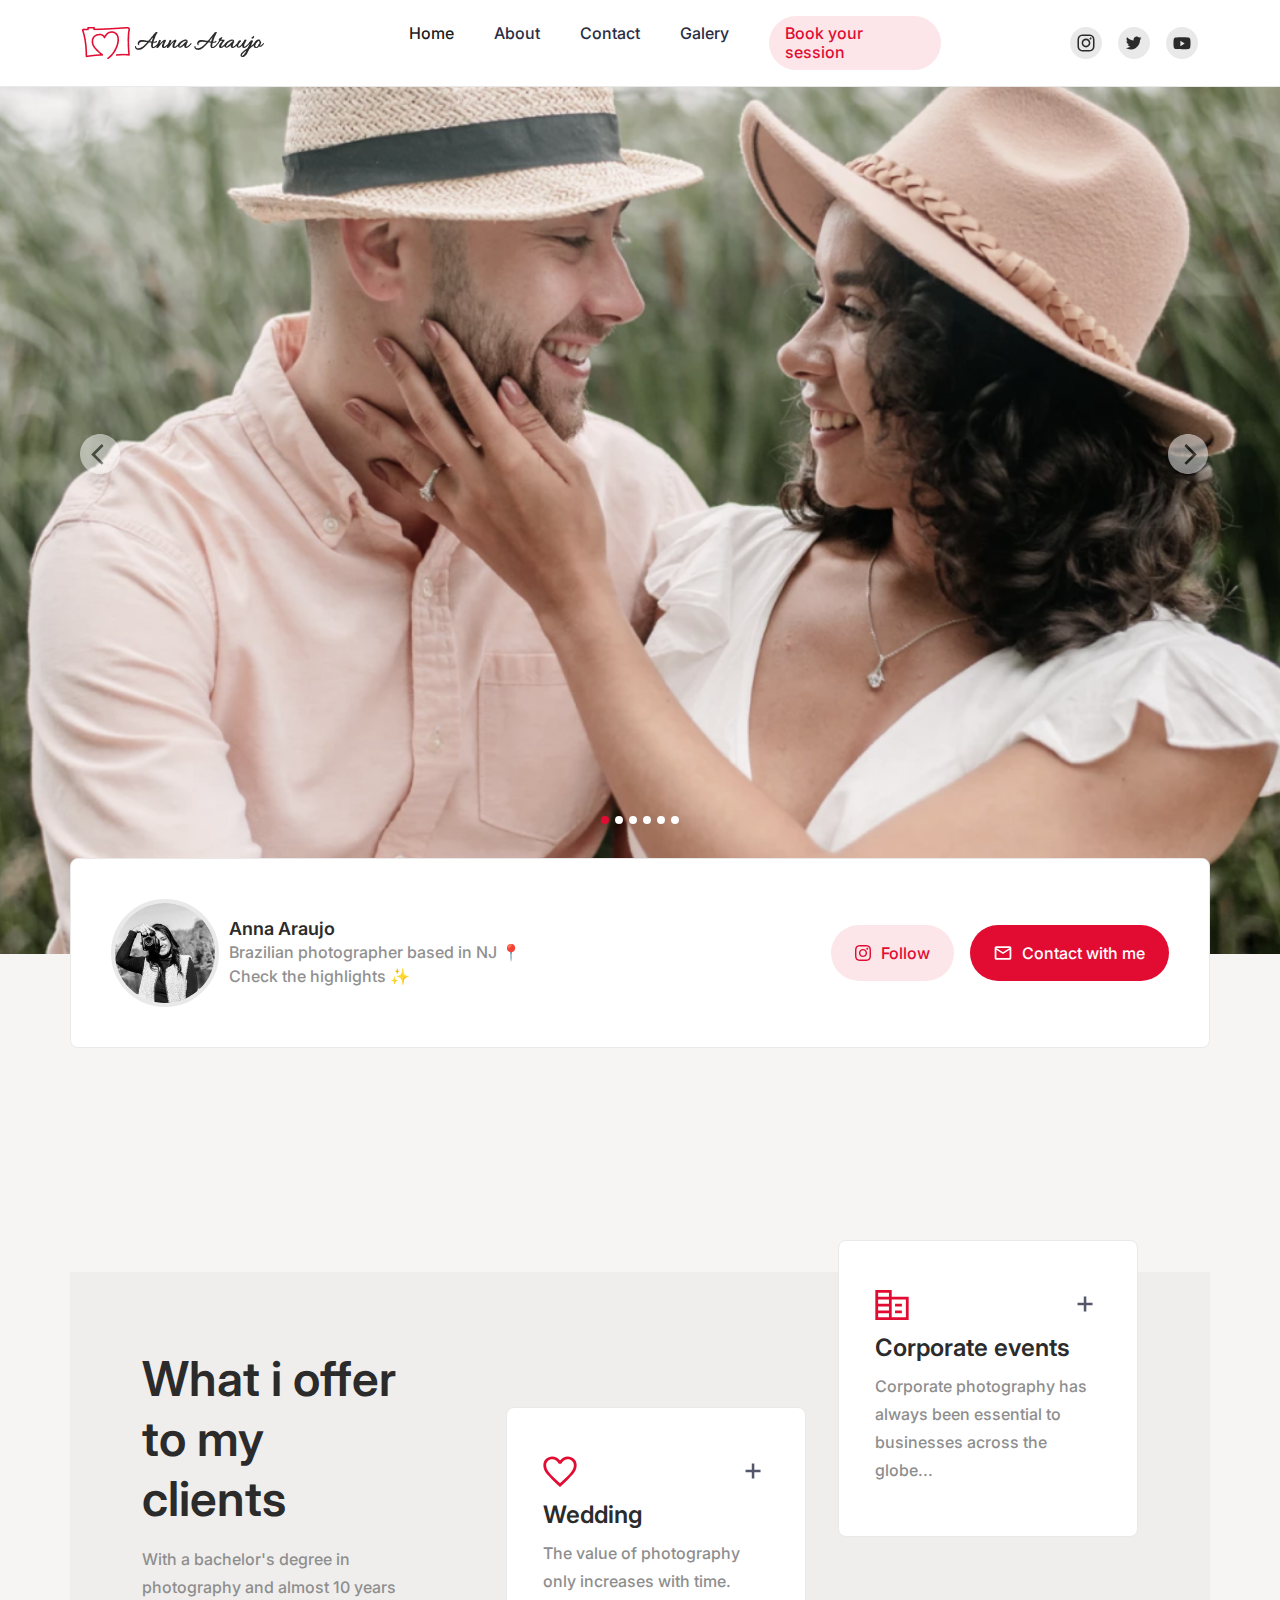
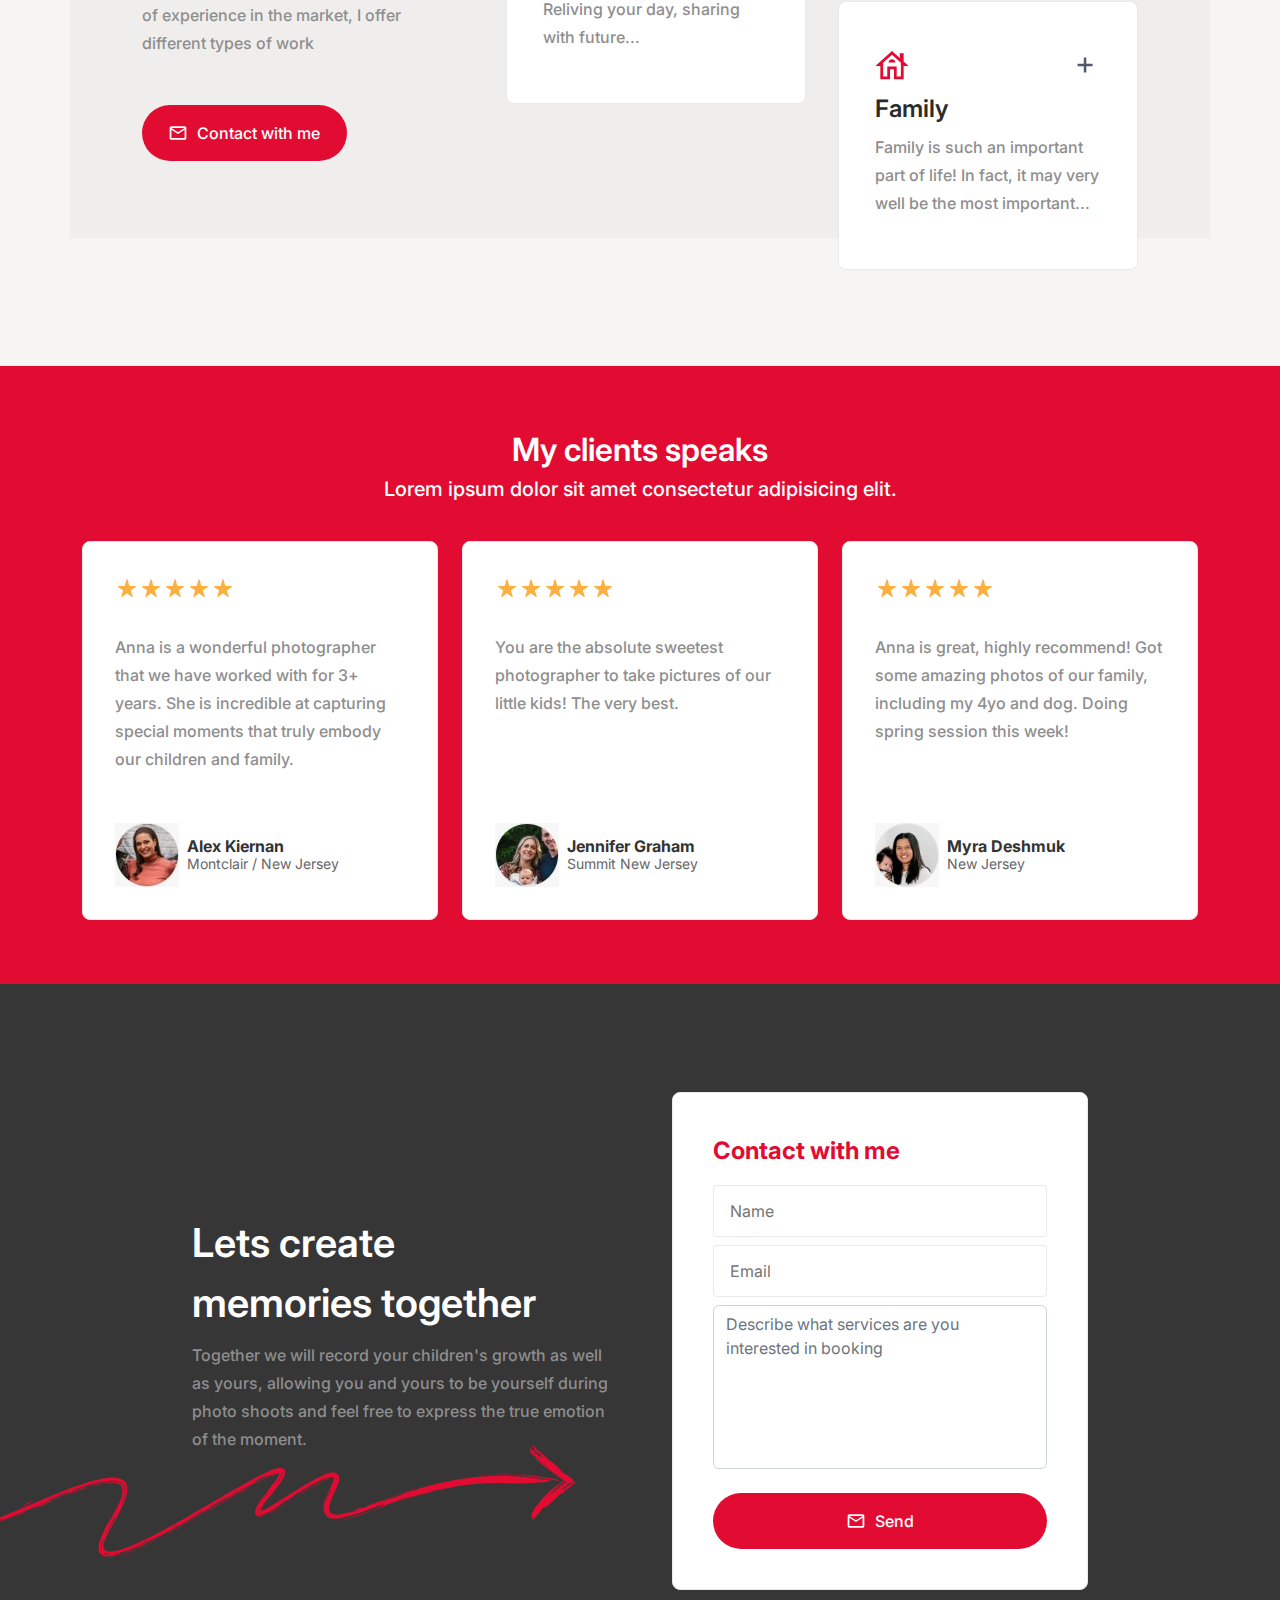
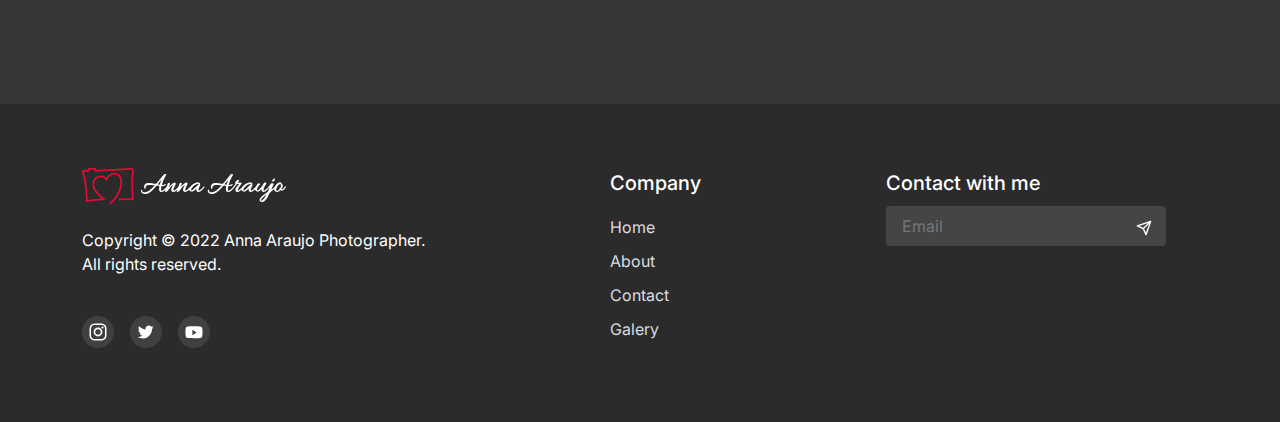
==== index.html @ fe5cb163 "página de contato criada" ====
<!DOCTYPE html>
<html lang="en">
<head>
  <meta charset="UTF-8">
  <meta http-equiv="X-UA-Compatible" content="IE=edge">
  <meta name="viewport" content="width=device-width, initial-scale=1.0">
  <link rel="stylesheet" href="css/bootstrap.min.css">
  <link rel="stylesheet" href="css/header.css">
  <link rel="stylesheet" href="css/fonts.css">
  <link rel="stylesheet" href="css/global.css">
  <link rel="stylesheet" href="css/services.css">
  <link rel="stylesheet" href="css/contactHome.css">
  <link rel="stylesheet" href="css/testimonials.css">
  <link rel="stylesheet" href="css/owl.carousel.min.css">
  <link rel="stylesheet" href="css/footer.css">
  <title>Anna Araujo</title>
</head>
<body>




<!--Header-->
<header class="desktop-menu">
  <nav class="navbar navbar-expand-lg">
    <div class="container">
      <a class="navbar-brand desktop-logo" href="index.html" title="Home page">
        <img src="images/desktop-logo.png" alt="Home page">
      </a>
        <ul class="navigation navbar-nav">
          <li class="nav-item">
            <a class="nav-link active" aria-current="page" href="#">Home</a>
          </li>
          <li class="nav-item">
            <a class="nav-link" href="about.html">About</a>
          </li>
          <li class="nav-item">
            <a class="nav-link" href="contact.html">Contact</a>
          </li>
          <li class="nav-item">
            <a class="nav-link" href="galery.html">Galery</a>
          </li>
          <li class="nav-item">
            <a class="nav-link header-button" href="contact.html">Book your session</a>
          </li>
        </ul>
        <ul class="social-links navbar-nav">
          <li class="nav-item">
            <a class="social-insta social-icon" href="#instagram">
              <svg width="32" height="32" viewBox="0 0 32 32" fill="none" xmlns="http://www.w3.org/2000/svg">
                <path opacity="0.1" fill-rule="evenodd" clip-rule="evenodd" d="M0 16C0 7.16344 7.16344 0 16 0C24.8366 0 32 7.16344 32 16C32 24.8366 24.8366 32 16 32C7.16344 32 0 24.8366 0 16Z" fill="#2B2B2B"/>
                <path fill-rule="evenodd" clip-rule="evenodd" d="M16.0007 7.4668C13.6832 7.4668 13.3923 7.47693 12.4821 7.51835C11.5736 7.55995 10.9535 7.70378 10.4109 7.9148C9.84969 8.13276 9.37359 8.42432 8.89928 8.89881C8.42461 9.37313 8.13305 9.84922 7.91438 10.4103C7.70282 10.9531 7.55882 11.5733 7.51793 12.4814C7.47722 13.3917 7.46655 13.6827 7.46655 16.0002C7.46655 18.3178 7.47686 18.6077 7.51811 19.5179C7.55989 20.4264 7.70371 21.0465 7.91456 21.5891C8.13269 22.1503 8.42425 22.6264 8.89875 23.1007C9.37288 23.5754 9.84898 23.8677 10.4099 24.0856C10.9528 24.2967 11.5731 24.4405 12.4814 24.4821C13.3916 24.5235 13.6823 24.5336 15.9996 24.5336C18.3173 24.5336 18.6073 24.5235 19.5175 24.4821C20.426 24.4405 21.0468 24.2967 21.5897 24.0856C22.1508 23.8677 22.6262 23.5754 23.1003 23.1007C23.575 22.6264 23.8665 22.1503 24.0852 21.5893C24.295 21.0465 24.439 20.4262 24.4817 19.5181C24.5226 18.6079 24.5332 18.3178 24.5332 16.0002C24.5332 13.6827 24.5226 13.3918 24.4817 12.4816C24.439 11.5732 24.295 10.9531 24.0852 10.4105C23.8665 9.84922 23.575 9.37313 23.1003 8.89881C22.6256 8.42414 22.151 8.13258 21.5892 7.9148C21.0452 7.70378 20.4247 7.55995 19.5163 7.51835C18.606 7.47693 18.3163 7.4668 15.998 7.4668H16.0007ZM15.2351 9.00457C15.4623 9.00421 15.7158 9.00457 16.0006 9.00457C18.2791 9.00457 18.5491 9.01274 19.4489 9.05363C20.2809 9.09168 20.7324 9.2307 21.0332 9.3475C21.4315 9.50217 21.7154 9.68706 22.0139 9.98573C22.3125 10.2844 22.4974 10.5688 22.6525 10.9671C22.7693 11.2675 22.9085 11.7191 22.9463 12.5511C22.9872 13.4507 22.9961 13.7209 22.9961 15.9982C22.9961 18.2756 22.9872 18.5458 22.9463 19.4454C22.9083 20.2774 22.7693 20.729 22.6525 21.0294C22.4978 21.4276 22.3125 21.7112 22.0139 22.0097C21.7152 22.3084 21.4316 22.4932 21.0332 22.6479C20.7328 22.7652 20.2809 22.9039 19.4489 22.942C18.5493 22.9828 18.2791 22.9917 16.0006 22.9917C13.722 22.9917 13.452 22.9828 12.5524 22.942C11.7204 22.9036 11.2689 22.7645 10.9679 22.6477C10.5697 22.4931 10.2852 22.3082 9.98654 22.0095C9.68787 21.7108 9.50298 21.4271 9.34796 21.0287C9.23116 20.7282 9.09196 20.2767 9.05409 19.4447C9.0132 18.5451 9.00502 18.2749 9.00502 15.9961C9.00502 13.7173 9.0132 13.4485 9.05409 12.549C9.09213 11.717 9.23116 11.2654 9.34796 10.9646C9.50263 10.5664 9.68787 10.2819 9.98654 9.98324C10.2852 9.68457 10.5697 9.49968 10.9679 9.34466C11.2687 9.22732 11.7204 9.08866 12.5524 9.05043C13.3396 9.01488 13.6447 9.00421 15.2351 9.00243V9.00457ZM20.5557 10.4215C19.9904 10.4215 19.5317 10.8796 19.5317 11.4451C19.5317 12.0105 19.9904 12.4691 20.5557 12.4691C21.1211 12.4691 21.5797 12.0105 21.5797 11.4451C21.5797 10.8798 21.1211 10.4215 20.5557 10.4215ZM16.0007 11.6179C13.5806 11.6179 11.6184 13.5801 11.6184 16.0002C11.6184 18.4203 13.5806 20.3816 16.0007 20.3816C18.4208 20.3816 20.3823 18.4203 20.3823 16.0002C20.3823 13.5801 18.4208 11.6179 16.0007 11.6179ZM16.0007 13.1557C17.5715 13.1557 18.8451 14.4292 18.8451 16.0002C18.8451 17.5711 17.5715 18.8447 16.0007 18.8447C14.4296 18.8447 13.1562 17.5711 13.1562 16.0002C13.1562 14.4292 14.4296 13.1557 16.0007 13.1557Z" fill="#2B2B2B"/>
                </svg>
                
            </a>
          </li>
          <li class="nav-item">
            <a class="social-twitter social-icon" href="#twitter">
              <svg width="32" height="32" viewBox="0 0 32 32" fill="none" xmlns="http://www.w3.org/2000/svg">
                <path opacity="0.1" fill-rule="evenodd" clip-rule="evenodd" d="M0 16C0 7.16344 7.16344 0 16 0C24.8366 0 32 7.16344 32 16C32 24.8366 24.8366 32 16 32C7.16344 32 0 24.8366 0 16Z" fill="#2B2B2B"/>
                <path fill-rule="evenodd" clip-rule="evenodd" d="M15.5208 13.0046L15.5544 13.5582L14.9948 13.4905C12.9579 13.2306 11.1784 12.3493 9.66756 10.8692L8.92891 10.1347L8.73865 10.6771C8.33575 11.886 8.59316 13.1628 9.43253 14.0215C9.8802 14.496 9.77948 14.5638 9.00725 14.2814C8.73865 14.191 8.50363 14.1232 8.48124 14.1571C8.4029 14.2362 8.6715 15.2643 8.88414 15.6711C9.17513 16.236 9.76828 16.7897 10.4174 17.1173L10.9658 17.3772L10.3167 17.3885C9.68994 17.3885 9.66756 17.3998 9.73471 17.6371C9.95854 18.3715 10.8427 19.1511 11.8276 19.4901L12.5214 19.7273L11.9171 20.0889C11.0218 20.6086 9.96973 20.9024 8.91772 20.925C8.41409 20.9363 8 20.9815 8 21.0154C8 21.1284 9.36538 21.7611 10.16 22.0097C12.5438 22.7441 15.3753 22.4277 17.5017 21.1736C19.0126 20.281 20.5235 18.5071 21.2286 16.7897C21.6091 15.8745 21.9896 14.2023 21.9896 13.4001C21.9896 12.8803 22.0232 12.8125 22.6499 12.1911C23.0192 11.8295 23.3662 11.4341 23.4333 11.3211C23.5452 11.1064 23.534 11.1064 22.9633 11.2985C22.012 11.6375 21.8777 11.5923 22.3477 11.0838C22.6947 10.7223 23.1088 10.0669 23.1088 9.87487C23.1088 9.84097 22.9409 9.89747 22.7506 9.99916C22.5492 10.1121 22.1015 10.2816 21.7658 10.3833L21.1614 10.5754L20.613 10.2025C20.3108 9.99916 19.8856 9.77318 19.6617 9.70539C19.0909 9.54721 18.218 9.56981 17.7032 9.75059C16.3042 10.259 15.4201 11.5697 15.5208 13.0046Z" fill="#2B2B2B"/>
                </svg>
                
            </a>
          </li>
          <li class="nav-item">
            <a class="social-youtube social-icon" href="#youtube">
              <svg width="32" height="32" viewBox="0 0 32 32" fill="none" xmlns="http://www.w3.org/2000/svg">
                <path opacity="0.1" fill-rule="evenodd" clip-rule="evenodd" d="M0 16C0 7.16344 7.16344 0 16 0C24.8366 0 32 7.16344 32 16C32 24.8366 24.8366 32 16 32C7.16344 32 0 24.8366 0 16Z" fill="#2B2B2B"/>
                <path fill-rule="evenodd" clip-rule="evenodd" d="M22.6679 10.5C23.4022 10.7015 23.9805 11.2953 24.1768 12.0493C24.5335 13.4158 24.5335 16.2671 24.5335 16.2671C24.5335 16.2671 24.5335 19.1183 24.1768 20.485C23.9805 21.239 23.4022 21.8327 22.6679 22.0343C21.3371 22.4005 16.0001 22.4005 16.0001 22.4005C16.0001 22.4005 10.6632 22.4005 9.3323 22.0343C8.59795 21.8327 8.01962 21.239 7.82335 20.485C7.4668 19.1183 7.4668 16.2671 7.4668 16.2671C7.4668 16.2671 7.4668 13.4158 7.82335 12.0493C8.01962 11.2953 8.59795 10.7015 9.3323 10.5C10.6632 10.1338 16.0001 10.1338 16.0001 10.1338C16.0001 10.1338 21.3371 10.1338 22.6679 10.5ZM14.4001 13.8671V19.2004L18.6668 16.5338L14.4001 13.8671Z" fill="#2B2B2B"/>
                </svg>
                
            </a>
          </li>
        </ul>
      
    </div>
  </nav>
</header>
<!--Header desktop end-->

<!--Header Mobile-->
<header class="mobile-menu">
  <nav class="navbar navbar-expand-lg">
    <div class="container">
      <a class="navbar-brand desktop-logo" href="index.html" title="Home page">
        <img src="images/desktop-logo.png" alt="Home page">
      </a>
      <a class="navbar-brand mobile-logo" href="index.html" title="Home page">
        <svg width="48" height="32" viewBox="0 0 48 32" fill="none" xmlns="http://www.w3.org/2000/svg">
          <path d="M18.1875 27.1818C16.3514 25.576 14.6966 24.0498 13.1728 22.3925C11.2643 20.3189 9.91311 18.0179 9.67152 15.1862C9.2798 10.5843 12.0011 7.37431 16.8018 6.79037C19.0641 6.51499 20.876 7.27643 22.4153 8.9171C22.9589 8.15732 23.4386 7.41744 24.0564 6.77709C26.4964 4.25056 30.2238 3.52561 33.1435 5.085C35.5025 6.34412 36.5102 8.45592 36.8364 10.9111C37.3679 14.929 36.1617 18.6284 34.4464 22.2117C32.8105 25.6291 30.6069 28.6549 27.5853 31.0869C27.2747 31.3374 26.9502 31.573 26.6155 31.7903C26.1823 32.0706 25.7182 32.1105 25.4041 31.6576C25.0986 31.218 25.2747 30.8298 25.7078 30.5212C28.3877 28.6151 30.4239 26.1682 32.0167 23.3845C33.9908 19.934 35.4352 16.3126 35.373 12.293C35.3437 10.4632 34.9175 8.72135 33.5629 7.33283C31.5629 5.28407 28.0339 5.32057 25.7423 7.37763C24.7811 8.24192 24.0288 9.24391 23.4973 10.4035C23.3161 10.8 23.2056 11.2694 22.6258 11.3192C22.0391 11.3706 21.8631 10.9261 21.6232 10.5528C20.7794 9.23893 19.6077 8.26017 17.9683 8.28671C14.0149 8.34975 10.9157 10.4715 11.2384 14.9191C11.4524 17.8786 13.109 20.1115 15.1297 22.1752C16.857 23.9386 18.7017 25.5809 20.6258 27.142C20.9916 27.4389 21.2367 27.7574 21.0486 28.2136C20.8709 28.6499 20.455 28.6782 20.0287 28.6831C15.285 28.7412 10.5947 29.3699 5.90792 29.987C3.61801 30.289 3.61974 30.3072 3.56624 28.0809C3.39195 20.921 2.8501 13.801 0.945009 6.83848C0.684439 5.88626 0.341038 4.95228 0.097724 3.99675C-0.285366 2.48547 0.475639 1.60293 2.0684 1.65435C2.93294 1.68255 3.80093 1.67924 4.66029 1.75721C5.15382 1.802 5.25563 1.64108 5.26771 1.20976C5.30222 0.116531 5.43165 0.0103619 6.54986 0.00870297C8.28239 0.00538513 10.0149 0.0252942 11.7475 0.000410402C12.5119 -0.011202 12.9657 0.221045 12.876 1.02562C12.8208 1.5233 13.0503 1.6361 13.53 1.62283C22.3135 1.35907 31.0849 0.914472 39.8476 0.277447C41.6267 0.148051 43.4093 0.0435415 45.1919 0.0203166C47.411 -0.00788501 48.3222 1.16331 47.8994 3.23364C47.3921 5.71373 47.2937 8.23694 47.2109 10.7585C47.0245 16.4303 47.3092 22.0873 47.8183 27.7375C47.8856 28.4807 47.5111 28.8689 46.795 28.7428C43.487 28.1622 40.1686 28.3729 36.8502 28.5985C36.2307 28.64 35.6129 28.7097 34.9934 28.7661C34.4654 28.8142 34.0443 28.6334 33.9736 28.1091C33.8959 27.5335 34.2773 27.2813 34.8519 27.2283C38.436 26.8882 42.0254 26.6891 45.6198 27.0358C46.2635 27.0972 46.1168 26.7521 46.0996 26.4386C45.946 23.7395 45.7096 21.0438 45.6423 18.3431C45.518 13.3779 45.3938 8.3962 46.2514 3.47584C46.6086 1.43371 46.1082 1.45196 44.3877 1.55647C35.6457 2.08235 26.9088 2.70113 18.1547 3.01466C16.1823 3.086 14.2099 3.12249 12.2358 3.15401C11.6111 3.16397 11.2574 2.83052 11.3281 2.2217C11.3989 1.61454 11.1487 1.47021 10.555 1.49675C9.52829 1.5432 8.49809 1.52993 7.46962 1.50007C6.99679 1.4868 6.80352 1.58799 6.80697 2.09562C6.81388 3.22369 6.69481 3.3 5.48687 3.27346C4.4049 3.24857 3.3212 3.25355 2.24268 3.18885C1.59557 3.1507 1.52827 3.3564 1.70773 3.89389C2.58263 6.51831 3.25217 9.19082 3.725 11.9114C4.50326 16.3806 4.89152 20.8829 5.08134 25.4051C5.11758 26.2628 5.15727 27.1204 5.16072 27.9764C5.16245 28.353 5.20904 28.5388 5.68704 28.4708C9.77333 27.9001 13.8734 27.434 18.1875 27.1818Z" fill="#E20C32"/>
          </svg>
      </a>
        <ul class="social-links navbar-nav">
          <li class="nav-item">
            <a class="social-insta social-icon" href="#instagram">
              <svg width="18" height="18" viewBox="0 0 18 18" fill="none" xmlns="http://www.w3.org/2000/svg">
                <path fill-rule="evenodd" clip-rule="evenodd" d="M9.00069 0.466797C6.68315 0.466797 6.3923 0.47693 5.48207 0.518353C4.57362 0.559953 3.95352 0.703777 3.41094 0.914802C2.84969 1.13276 2.37359 1.42432 1.89928 1.89881C1.42461 2.37313 1.13305 2.84922 0.91438 3.41029C0.702822 3.95305 0.55882 4.57333 0.517931 5.48143C0.47722 6.39166 0.466553 6.68268 0.466553 9.00022C0.466553 11.3178 0.476864 11.6077 0.518109 12.5179C0.559887 13.4264 0.703711 14.0465 0.914557 14.5891C1.13269 15.1503 1.42425 15.6264 1.89875 16.1007C2.37288 16.5754 2.84898 16.8677 3.40987 17.0856C3.95281 17.2967 4.57308 17.4405 5.48136 17.4821C6.39159 17.5235 6.68226 17.5336 8.99962 17.5336C11.3173 17.5336 11.6073 17.5235 12.5175 17.4821C13.426 17.4405 14.0468 17.2967 14.5897 17.0856C15.1508 16.8677 15.6262 16.5754 16.1003 16.1007C16.575 15.6264 16.8665 15.1503 17.0852 14.5893C17.295 14.0465 17.439 13.4262 17.4817 12.5181C17.5226 11.6079 17.5332 11.3178 17.5332 9.00022C17.5332 6.68268 17.5226 6.39184 17.4817 5.4816C17.439 4.57315 17.295 3.95306 17.0852 3.41047C16.8665 2.84922 16.575 2.37313 16.1003 1.89881C15.6256 1.42414 15.151 1.13258 14.5892 0.914802C14.0452 0.703777 13.4247 0.559953 12.5163 0.518353C11.606 0.47693 11.3163 0.466797 8.99802 0.466797H9.00069ZM8.23513 2.00457C8.46233 2.00421 8.71585 2.00457 9.00065 2.00457C11.2791 2.00457 11.5491 2.01274 12.4489 2.05363C13.2809 2.09168 13.7324 2.2307 14.0332 2.3475C14.4315 2.50217 14.7154 2.68706 15.0139 2.98573C15.3125 3.2844 15.4974 3.56885 15.6525 3.96708C15.7693 4.26752 15.9085 4.71908 15.9463 5.55109C15.9872 6.45066 15.9961 6.72088 15.9961 8.99824C15.9961 11.2756 15.9872 11.5458 15.9463 12.4454C15.9083 13.2774 15.7693 13.729 15.6525 14.0294C15.4978 14.4276 15.3125 14.7112 15.0139 15.0097C14.7152 15.3084 14.4316 15.4932 14.0332 15.6479C13.7328 15.7652 13.2809 15.9039 12.4489 15.942C11.5493 15.9828 11.2791 15.9917 9.00065 15.9917C6.72205 15.9917 6.452 15.9828 5.55244 15.942C4.72043 15.9036 4.26887 15.7645 3.96789 15.6477C3.56966 15.4931 3.28521 15.3082 2.98654 15.0095C2.68787 14.7108 2.50298 14.4271 2.34796 14.0287C2.23116 13.7282 2.09196 13.2767 2.05409 12.4447C2.0132 11.5451 2.00502 11.2749 2.00502 8.99611C2.00502 6.71733 2.0132 6.44852 2.05409 5.54896C2.09213 4.71695 2.23116 4.26539 2.34796 3.96459C2.50263 3.56636 2.68787 3.28191 2.98654 2.98324C3.28521 2.68457 3.56966 2.49968 3.96789 2.34466C4.26869 2.22732 4.72043 2.08866 5.55244 2.05043C6.33964 2.01488 6.64471 2.00421 8.23513 2.00243V2.00457ZM13.5557 3.42147C12.9904 3.42147 12.5317 3.87961 12.5317 4.44513C12.5317 5.01047 12.9904 5.46914 13.5557 5.46914C14.1211 5.46914 14.5797 5.01047 14.5797 4.44513C14.5797 3.87979 14.1211 3.42147 13.5557 3.42147ZM9.0007 4.61793C6.58059 4.61793 4.61843 6.58008 4.61843 9.0002C4.61843 11.4203 6.58059 13.3816 9.0007 13.3816C11.4208 13.3816 13.3823 11.4203 13.3823 9.0002C13.3823 6.58008 11.4208 4.61793 9.0007 4.61793ZM9.00067 6.15572C10.5715 6.15572 11.8451 7.42916 11.8451 9.0002C11.8451 10.5711 10.5715 11.8447 9.00067 11.8447C7.42963 11.8447 6.15619 10.5711 6.15619 9.0002C6.15619 7.42916 7.42963 6.15572 9.00067 6.15572Z" fill="#2B2B2B"/>
                </svg>
            </a>
          </li>
          <li class="nav-item">
            <a class="social-twitter social-icon" href="#twitter">
              <svg width="18" height="18" viewBox="0 0 16 14" fill="none" xmlns="http://www.w3.org/2000/svg">
                <path fill-rule="evenodd" clip-rule="evenodd" d="M7.5208 4.00461L7.55438 4.55825L6.99479 4.49045C4.95791 4.23058 3.17843 3.34929 1.66756 1.86916L0.928908 1.13474L0.73865 1.67708C0.33575 2.88604 0.593158 4.16279 1.43253 5.02149C1.8802 5.49604 1.77948 5.56383 1.00725 5.28136C0.73865 5.19097 0.503625 5.12318 0.481242 5.15708C0.4029 5.23617 0.6715 6.26435 0.884142 6.6711C1.17513 7.23604 1.76828 7.78967 2.4174 8.11734L2.96579 8.37721L2.31668 8.3885C1.68994 8.3885 1.66756 8.3998 1.73471 8.63708C1.95854 9.37149 2.84268 10.1511 3.82755 10.4901L4.52143 10.7273L3.91708 11.0889C3.02175 11.6086 1.96973 11.9024 0.917717 11.925C0.414092 11.9363 0 11.9815 0 12.0154C0 12.1284 1.36538 12.7611 2.15999 13.0097C4.54382 13.7441 7.37531 13.4277 9.50173 12.1736C11.0126 11.281 12.5235 9.50708 13.2286 7.78967C13.6091 6.87448 13.9896 5.20227 13.9896 4.40006C13.9896 3.88032 14.0232 3.81253 14.6499 3.1911C15.0192 2.82955 15.3662 2.43409 15.4333 2.3211C15.5452 2.10643 15.534 2.10643 14.9633 2.29851C14.012 2.63747 13.8777 2.59227 14.3477 2.08383C14.6947 1.72227 15.1088 1.06695 15.1088 0.874871C15.1088 0.840975 14.9409 0.897468 14.7506 0.999157C14.5492 1.11214 14.1015 1.28162 13.7658 1.38331L13.1614 1.57539L12.613 1.20253C12.3108 0.999157 11.8856 0.773183 11.6617 0.705391C11.0909 0.547209 10.218 0.569806 9.70318 0.750585C8.30422 1.25903 7.42008 2.56968 7.5208 4.00461Z" fill="#2B2B2B"/>
                </svg>
            </a>
          </li>
          <li class="nav-item">
            <a class="social-youtube social-icon" href="#youtube">
              <svg width="18" height="13" viewBox="0 0 18 13" fill="none" xmlns="http://www.w3.org/2000/svg">
                <path fill-rule="evenodd" clip-rule="evenodd" d="M15.6679 0.500008C16.4022 0.701518 16.9805 1.29526 17.1768 2.04927C17.5335 3.41581 17.5335 6.26712 17.5335 6.26712C17.5335 6.26712 17.5335 9.11833 17.1768 10.485C16.9805 11.239 16.4022 11.8327 15.6679 12.0343C14.3371 12.4005 9.00013 12.4005 9.00013 12.4005C9.00013 12.4005 3.66321 12.4005 2.3323 12.0343C1.59795 11.8327 1.01962 11.239 0.823354 10.485C0.466797 9.11833 0.466797 6.26712 0.466797 6.26712C0.466797 6.26712 0.466797 3.41581 0.823354 2.04927C1.01962 1.29526 1.59795 0.701518 2.3323 0.500008C3.66321 0.133789 9.00013 0.133789 9.00013 0.133789C9.00013 0.133789 14.3371 0.133789 15.6679 0.500008ZM7.40015 3.86707V9.2004L11.6668 6.53383L7.40015 3.86707Z" fill="#2B2B2B"/>
                </svg>
    
    
            </a>
          </li>
        </ul>
      
  
      <button class="navbar-toggler hamburguer" type="button" data-bs-toggle="collapse" data-bs-target="#navbarSupportedContent" aria-controls="navbarSupportedContent" aria-expanded="false" aria-label="Toggle navigation">
        
          <span class="bar"></span>
          <span class="bar"></span>
        
      </button>
      
        
    </div>
    <div class="collapse navbar-collapse" id="navbarSupportedContent">
      <ul class="navbar-nav">
        <li class="nav-item">
          <a class="nav-link active" aria-current="page" href="#">Home</a>
        </li>
        <li class="nav-item">
          <a class="nav-link" href="about.html" title="About">About</a>
        </li>
        <li class="nav-item">
          <a class="nav-link" href="contact.html" title="Contact">Contact</a>
        </li>
        <li class="nav-item">
          <a class="nav-link" href="galery.html">Galery</a>
        </li>
        <li class="nav-item">
          <a class="nav-link header-button" href="contact.html" title="click here and book your session">Book your session</a>
        </li>
      </ul>
  </div>
  </nav>
</header>
<!--Header end-->

<!--Slider-->
<section class="slider">
  <div id="carouselExampleInterval" class="carousel slide" data-bs-ride="carousel">
    <div class="carousel-indicators">
      <button type="button" data-bs-target="#carouselExampleInterval" data-bs-slide-to="0" class="active" aria-current="true" aria-label="Slide 1"></button>
      <button type="button" data-bs-target="#carouselExampleInterval" data-bs-slide-to="1" aria-label="Slide 2"></button>
      <button type="button" data-bs-target="#carouselExampleInterval" data-bs-slide-to="2" aria-label="Slide 3"></button>
      <button type="button" data-bs-target="#carouselExampleInterval" data-bs-slide-to="3" aria-label="Slide 4"></button>
      <button type="button" data-bs-target="#carouselExampleInterval" data-bs-slide-to="4" aria-label="Slide 5"></button>
      <button type="button" data-bs-target="#carouselExampleInterval" data-bs-slide-to="5" aria-label="Slide 6"></button>
    </div>
    <div class="carousel-inner">
      <div class="carousel-item active" data-bs-interval="5000">
        <div class="carousel-image carousel-image-1"></div>
      </div>
      <div class="carousel-item" data-bs-interval="5000">
        <div class="carousel-image carousel-image-2"></div>
      </div>
      <div class="carousel-item" data-bs-interval="5000">
        <div class="carousel-image carousel-image-3"></div>
        </div>
      <div class="carousel-item" data-bs-interval="5000">
        <div class="carousel-image carousel-image-4"></div>
      </div>
      <div class="carousel-item" data-bs-interval="5000">
        <div class="carousel-image carousel-image-5"></div>
      </div>
      <div class="carousel-item" data-bs-interval="5000">
        <div class="carousel-image carousel-image-6"></div>
      </div>
  
        </div>
      </div>
    </div>
    <button class="carousel-control-prev" type="button" data-bs-target="#carouselExampleInterval" data-bs-slide="prev">
      <span class="carousel-control-prev-icon" aria-hidden="true">
        <svg width="40" height="40" viewBox="0 0 40 40" fill="none" xmlns="http://www.w3.org/2000/svg">
          <path fill-rule="evenodd" clip-rule="evenodd" d="M0 20C0 8.95431 8.95431 0 20 0C31.0457 0 40 8.95431 40 20C40 31.0457 31.0457 40 20 40C8.95431 40 0 31.0457 0 20Z" fill="white"/>
          <path d="M21.6663 30.8325L11.25 20.4163L21.6663 10L23.5675 11.9262L15.0775 20.4163L23.5675 28.9062L21.6663 30.8325Z" fill="#2B2B2B"/>
          </svg>
  
      </span>
      <span class="visually-hidden">Previous</span>
    </button>
    <button class="carousel-control-next" type="button" data-bs-target="#carouselExampleInterval" data-bs-slide="next">
      <span class="carousel-control-next-icon" aria-hidden="true">
        <svg width="40" height="40" viewBox="0 0 40 40" fill="none" xmlns="http://www.w3.org/2000/svg">
          <path fill-rule="evenodd" clip-rule="evenodd" d="M40 20C40 8.95431 31.0457 0 20 0C8.9543 0 0 8.95431 0 20C0 31.0457 8.9543 40 20 40C31.0457 40 40 31.0457 40 20Z" fill="white"/>
          <path d="M18.3337 30.8325L28.75 20.4163L18.3337 10L16.4325 11.9262L24.9225 20.4163L16.4325 28.9062L18.3337 30.8325Z" fill="#2B2B2B"/>
          </svg>
  
      </span>
      <span class="visually-hidden">Next</span>
    </button>
  </div>
  <div class="carousel-menu">
    <div class="container">
      <div class="carousel-menu__profile">
        <img src="images/anna.jpg" alt="" class="img-fluid">
        <div class="carousel-menu__description">
          <h3> Anna Araujo </h3>
          <p>Brazilian photographer based in NJ 📍</p>
          <p>Check the highlights  ✨</p>
        </div>
      </div>
      <div class="carousel-menu__buttons">
        <a href="#intagram" class="primary-button"> 
          <svg width="16" height="16" viewBox="0 0 16 16" fill="none" xmlns="http://www.w3.org/2000/svg">
            <path fill-rule="evenodd" clip-rule="evenodd" d="M8.00075 0C5.82806 0 5.55539 0.0095 4.70205 0.0483333C3.85037 0.0873333 3.26903 0.222167 2.76036 0.42C2.23419 0.624333 1.78785 0.897667 1.34318 1.3425C0.898176 1.78717 0.62484 2.2335 0.419838 2.7595C0.221502 3.26833 0.0865009 3.84983 0.0481672 4.70117C0.0100001 5.5545 0 5.82733 0 8C0 10.1727 0.00966677 10.4445 0.0483338 11.2978C0.0875009 12.1495 0.222336 12.7308 0.420004 13.2395C0.624507 13.7657 0.897843 14.212 1.34268 14.6567C1.78719 15.1017 2.23352 15.3757 2.75936 15.58C3.26837 15.7778 3.84987 15.9127 4.70138 15.9517C5.55472 15.9905 5.82723 16 7.99975 16C10.1726 16 10.4444 15.9905 11.2978 15.9517C12.1495 15.9127 12.7315 15.7778 13.2405 15.58C13.7665 15.3757 14.2121 15.1017 14.6567 14.6567C15.1017 14.212 15.375 13.7657 15.58 13.2397C15.7767 12.7308 15.9117 12.1493 15.9517 11.298C15.99 10.4447 16 10.1727 16 8C16 5.82733 15.99 5.55467 15.9517 4.70133C15.9117 3.84967 15.7767 3.26833 15.58 2.75967C15.375 2.2335 15.1017 1.78717 14.6567 1.3425C14.2116 0.8975 13.7666 0.624167 13.24 0.42C12.73 0.222167 12.1483 0.0873333 11.2966 0.0483333C10.4433 0.0095 10.1716 0 7.99825 0H8.00075ZM7.28304 1.44164C7.49604 1.44131 7.73371 1.44164 8.00072 1.44164C10.1367 1.44164 10.3899 1.44931 11.2334 1.48764C12.0134 1.52331 12.4368 1.65364 12.7188 1.76314C13.0921 1.90814 13.3583 2.08148 13.6381 2.36148C13.9181 2.64148 14.0914 2.90814 14.2368 3.28148C14.3463 3.56314 14.4768 3.98648 14.5123 4.76648C14.5506 5.60981 14.5589 5.86315 14.5589 7.99815C14.5589 10.1331 14.5506 10.3865 14.5123 11.2298C14.4766 12.0098 14.3463 12.4331 14.2368 12.7148C14.0918 13.0881 13.9181 13.354 13.6381 13.6338C13.3581 13.9138 13.0923 14.0871 12.7188 14.2321C12.4371 14.3421 12.0134 14.4721 11.2334 14.5078C10.3901 14.5461 10.1367 14.5545 8.00072 14.5545C5.86453 14.5545 5.61136 14.5461 4.76801 14.5078C3.98801 14.4718 3.56467 14.3415 3.2825 14.232C2.90916 14.087 2.64249 13.9136 2.36249 13.6336C2.08249 13.3536 1.90915 13.0876 1.76382 12.7141C1.65432 12.4325 1.52381 12.0091 1.48831 11.2291C1.44998 10.3858 1.44231 10.1325 1.44231 7.99614C1.44231 5.85981 1.44998 5.60781 1.48831 4.76448C1.52398 3.98448 1.65432 3.56114 1.76382 3.27914C1.90882 2.90581 2.08249 2.63914 2.36249 2.35914C2.64249 2.07914 2.90916 1.90581 3.2825 1.76048C3.5645 1.65048 3.98801 1.52048 4.76801 1.48464C5.50602 1.45131 5.79203 1.44131 7.28304 1.43964V1.44164ZM12.2711 2.76998C11.7411 2.76998 11.3111 3.19948 11.3111 3.72965C11.3111 4.25965 11.7411 4.68965 12.2711 4.68965C12.8011 4.68965 13.2311 4.25965 13.2311 3.72965C13.2311 3.19965 12.8011 2.76998 12.2711 2.76998ZM8.00076 3.89165C5.73191 3.89165 3.89239 5.73114 3.89239 7.99998C3.89239 10.2688 5.73191 12.1075 8.00076 12.1075C10.2696 12.1075 12.1085 10.2688 12.1085 7.99998C12.1085 5.73114 10.2696 3.89165 8.00076 3.89165ZM8.00073 5.33331C9.47341 5.33331 10.6674 6.52714 10.6674 7.99998C10.6674 9.47264 9.47341 10.6666 8.00073 10.6666C6.52788 10.6666 5.33404 9.47264 5.33404 7.99998C5.33404 6.52714 6.52788 5.33331 8.00073 5.33331Z" fill="#E20C32"/>
            </svg>
            
          Follow 
        </a>
        <a href="contact.html" class="second-button" title="Click here to book your session"> 
          <svg width="18" height="14" viewBox="0 0 18 14" fill="none" xmlns="http://www.w3.org/2000/svg">
            <path d="M2.41699 13.667C1.93099 13.667 1.51766 13.4967 1.17699 13.156C0.836992 12.816 0.666992 12.403 0.666992 11.917V2.08301C0.666992 1.59701 0.836992 1.18401 1.17699 0.844008C1.51766 0.503341 1.93099 0.333008 2.41699 0.333008H15.583C16.069 0.333008 16.4823 0.503341 16.823 0.844008C17.163 1.18401 17.333 1.59701 17.333 2.08301V11.917C17.333 12.403 17.163 12.816 16.823 13.156C16.4823 13.4967 16.069 13.667 15.583 13.667H2.41699ZM8.99999 7.93801L2.41699 3.83301V11.917H15.583V3.83301L8.99999 7.93801ZM8.99999 6.20801L15.625 2.08301H2.39599L8.99999 6.20801ZM2.41699 11.917C2.43099 11.917 2.43799 11.917 2.43799 11.917H2.41699Z" fill="white"/>
            </svg>
            Contact with me
           </a>
      </div>
    </div>
  </div>
</section>
<!--Slider end-->

<!--Services-->
<section class="services">
    <div class="container services-bg">
      <div class="services__description">
        <h2> What i offer to my clients </h2>
        <p>With a bachelor's degree in photography and almost 10 years of experience in the market, I offer different types of work</p>
        <a href="contact.html" class="second-button" title="Click here to book your session">
          <svg width="18" height="14" viewBox="0 0 18 14" fill="none" xmlns="http://www.w3.org/2000/svg">
            <path d="M2.41699 13.667C1.93099 13.667 1.51766 13.4967 1.17699 13.156C0.836992 12.816 0.666992 12.403 0.666992 11.917V2.08301C0.666992 1.59701 0.836992 1.18401 1.17699 0.844008C1.51766 0.503341 1.93099 0.333008 2.41699 0.333008H15.583C16.069 0.333008 16.4823 0.503341 16.823 0.844008C17.163 1.18401 17.333 1.59701 17.333 2.08301V11.917C17.333 12.403 17.163 12.816 16.823 13.156C16.4823 13.4967 16.069 13.667 15.583 13.667H2.41699ZM8.99999 7.93801L2.41699 3.83301V11.917H15.583V3.83301L8.99999 7.93801ZM8.99999 6.20801L15.625 2.08301H2.39599L8.99999 6.20801ZM2.41699 11.917C2.43099 11.917 2.43799 11.917 2.43799 11.917H2.41699Z" fill="white"></path>
            </svg>
            Contact with me
           </a>
      </div>
      <div class="services__card-1">
        <div class="modal-card">
          <div class="modal-card__header">
            <svg width="34" height="31" viewBox="0 0 34 31" fill="none" xmlns="http://www.w3.org/2000/svg">
              <path d="M17 30.958L15.042 29.208C10.5693 25.1527 6.99967 21.618 4.33301 18.604C1.66634 15.59 0.333008 12.4997 0.333008 9.33299C0.333008 6.80566 1.18734 4.68766 2.89601 2.97899C4.60401 1.27099 6.70801 0.416992 9.20801 0.416992C10.6527 0.416992 12.0557 0.750326 13.417 1.41699C14.7777 2.08366 15.972 3.11133 17 4.49999C18.1113 3.11133 19.3197 2.08366 20.625 1.41699C21.9303 0.750326 23.3193 0.416992 24.792 0.416992C27.292 0.416992 29.396 1.27099 31.104 2.97899C32.8127 4.68766 33.667 6.80566 33.667 9.33299C33.667 12.4997 32.3337 15.59 29.667 18.604C27.0003 21.618 23.4307 25.1527 18.958 29.208L17 30.958ZM17 27.292C21.1387 23.486 24.486 20.1943 27.042 17.417C29.5973 14.639 30.875 11.9443 30.875 9.33299C30.875 7.55566 30.2987 6.09066 29.146 4.93799C27.9933 3.78466 26.542 3.20799 24.792 3.20799C23.4307 3.20799 22.1527 3.61799 20.958 4.43799C19.764 5.25733 18.8473 6.38899 18.208 7.83299H15.792C15.1527 6.38899 14.236 5.25733 13.042 4.43799C11.8473 3.61799 10.5693 3.20799 9.20801 3.20799C7.43067 3.20799 5.97234 3.78466 4.83301 4.93799C3.69434 6.09066 3.12501 7.55566 3.12501 9.33299C3.12501 11.9443 4.40267 14.639 6.95801 17.417C9.51401 20.1943 12.8613 23.486 17 27.292Z" fill="#E20C32"/>
              </svg>
              <button type="button" class="modal-btn" data-bs-toggle="modal" data-bs-target="#modal-1">
                +
              </button>
          </div>
          <div class="services__card-description">
            <h3 class="modal-card__h3"> Wedding </h3>
            <p class="modal-card__p">The value of photography only increases with time. Reliving your day, sharing with future...</p>
        </div>
        </div>
      </div>
      <div class="services-card-2">
        <div class="modal-card modal-card-top">
          <div class="modal-card__header">
            <svg width="34" height="30" viewBox="0 0 34 30" fill="none" xmlns="http://www.w3.org/2000/svg">
              <path d="M0.333008 30V0H16.708V6.792H33.667V30H0.333008ZM3.12501 27.208H13.958V23.208H3.12501V27.208ZM3.12501 20.417H13.958V16.375H3.12501V20.417ZM3.12501 13.625H13.958V9.583H3.12501V13.625ZM3.12501 6.792H13.958V2.792H3.12501V6.792ZM16.708 27.208H30.875V9.583H16.708V27.208ZM20.042 16.375V13.625H26.875V16.375H20.042ZM20.042 23.208V20.417H26.875V23.208H20.042Z" fill="#E20C32"/>
              </svg>
              
              <button type="button" class="modal-btn" data-bs-toggle="modal" data-bs-target="#modal-2">
                +
              </button>
              
          </div>
          <div class="services__card-description">
            <h3 class="modal-card__h3"> Corporate events</h3>
            <p class="modal-card__p">Corporate photography has always been essential to businesses across the globe...</p>
        </div>
        </div>

        <div class="modal-card modal-card-bottom">
          <div class="modal-card__header">
            <svg width="34" height="29" viewBox="0 0 34 29" fill="none" xmlns="http://www.w3.org/2000/svg">
              <path d="M5.33301 28.333V15H0.333008L17 0L24.792 6.917V2.208H28.667V10.458L33.667 15H28.667V28.333H18.958V18.333H15.042V28.333H5.33301ZM8.12501 25.542H12.292V15.542H21.708V25.542H25.875V11.75L17 3.708L8.12501 11.75V25.542ZM13.542 11.417H20.458C20.458 10.5003 20.111 9.75033 19.417 9.167C18.7223 8.58367 17.9167 8.292 17 8.292C16.0833 8.292 15.2777 8.58367 14.583 9.167C13.889 9.75033 13.542 10.5003 13.542 11.417Z" fill="#E20C32"/>
              </svg>
              
              <button type="button" class="modal-btn" data-bs-toggle="modal" data-bs-target="#modal-3">
                +
              </button>
          </div>
          <div class="services__card-description">
            <h3 class="modal-card__h3"> Family </h3>
            <p class="modal-card__p">Family is such an important part of life! In fact, it may very well be the most important...</p>
          </div>
    </div>

    </div>
 
</section>
<!--Services end-->
<!-- Modal -->
<div class="modal fade" id="modal-1" tabindex="-1" aria-labelledby="modal-1Label" aria-hidden="true">
  <div class="modal-dialog modal-dialog-centered">
    <div class="modal-content">
      <div class="modal-header">
        <svg width="34" height="31" viewBox="0 0 34 31" fill="none" xmlns="http://www.w3.org/2000/svg">
          <path d="M17 30.958L15.042 29.208C10.5693 25.1527 6.99967 21.618 4.33301 18.604C1.66634 15.59 0.333008 12.4997 0.333008 9.33299C0.333008 6.80566 1.18734 4.68766 2.89601 2.97899C4.60401 1.27099 6.70801 0.416992 9.20801 0.416992C10.6527 0.416992 12.0557 0.750326 13.417 1.41699C14.7777 2.08366 15.972 3.11133 17 4.49999C18.1113 3.11133 19.3197 2.08366 20.625 1.41699C21.9303 0.750326 23.3193 0.416992 24.792 0.416992C27.292 0.416992 29.396 1.27099 31.104 2.97899C32.8127 4.68766 33.667 6.80566 33.667 9.33299C33.667 12.4997 32.3337 15.59 29.667 18.604C27.0003 21.618 23.4307 25.1527 18.958 29.208L17 30.958ZM17 27.292C21.1387 23.486 24.486 20.1943 27.042 17.417C29.5973 14.639 30.875 11.9443 30.875 9.33299C30.875 7.55566 30.2987 6.09066 29.146 4.93799C27.9933 3.78466 26.542 3.20799 24.792 3.20799C23.4307 3.20799 22.1527 3.61799 20.958 4.43799C19.764 5.25733 18.8473 6.38899 18.208 7.83299H15.792C15.1527 6.38899 14.236 5.25733 13.042 4.43799C11.8473 3.61799 10.5693 3.20799 9.20801 3.20799C7.43067 3.20799 5.97234 3.78466 4.83301 4.93799C3.69434 6.09066 3.12501 7.55566 3.12501 9.33299C3.12501 11.9443 4.40267 14.639 6.95801 17.417C9.51401 20.1943 12.8613 23.486 17 27.292Z" fill="#E20C32"/>
          </svg>
          
        <button type="button" class="btn-close" data-bs-dismiss="modal" aria-label="Close"></button>
      </div>
      <div class="modal-body">
        <h3 class="modal-card__h3">Wedding</h3>
        <p class="modal-card__p">The value of photography only increases with time. Reliving your day, sharing with future generations and reminiscing about those no longer with us. Wedding  photos take you on an emotional journey long after you’ve watched the sunset on your wedding day. And catch the moments and the people who mean the most to you.  Time moves on, the memories are forever. </p>
      </div>

    </div>
  </div>
</div>

<!-- Modal -->
<div class="modal fade" id="modal-2" tabindex="-1" aria-labelledby="modal-2Label" aria-hidden="true">
  <div class="modal-dialog modal-dialog-centered">
    <div class="modal-content">
      <div class="modal-header">
        <svg width="34" height="30" viewBox="0 0 34 30" fill="none" xmlns="http://www.w3.org/2000/svg">
          <path d="M0.333008 30V0H16.708V6.792H33.667V30H0.333008ZM3.12501 27.208H13.958V23.208H3.12501V27.208ZM3.12501 20.417H13.958V16.375H3.12501V20.417ZM3.12501 13.625H13.958V9.583H3.12501V13.625ZM3.12501 6.792H13.958V2.792H3.12501V6.792ZM16.708 27.208H30.875V9.583H16.708V27.208ZM20.042 16.375V13.625H26.875V16.375H20.042ZM20.042 23.208V20.417H26.875V23.208H20.042Z" fill="#E20C32"/>
          </svg>
        <button type="button" class="btn-close" data-bs-dismiss="modal" aria-label="Close"></button>
      </div>
      <div class="modal-body">
        <h3 class="modal-card__h3">Corporate events</h3>
        <p class="modal-card__p">Corporate photography has always been essential to businesses across the globe. After all, a picture is worth a thousand words. From marketing to corporate communications, pictures can make or break a business.</p>
      </div>

    </div>
  </div>
</div>

<!-- Modal -->
<div class="modal fade" id="modal-3" tabindex="-1" aria-labelledby="modal-3Label" aria-hidden="true">
  <div class="modal-dialog modal-dialog-centered">
    <div class="modal-content">
      <div class="modal-header">
        <svg width="34" height="29" viewBox="0 0 34 29" fill="none" xmlns="http://www.w3.org/2000/svg">
          <path d="M5.33301 28.333V15H0.333008L17 0L24.792 6.917V2.208H28.667V10.458L33.667 15H28.667V28.333H18.958V18.333H15.042V28.333H5.33301ZM8.12501 25.542H12.292V15.542H21.708V25.542H25.875V11.75L17 3.708L8.12501 11.75V25.542ZM13.542 11.417H20.458C20.458 10.5003 20.111 9.75033 19.417 9.167C18.7223 8.58367 17.9167 8.292 17 8.292C16.0833 8.292 15.2777 8.58367 14.583 9.167C13.889 9.75033 13.542 10.5003 13.542 11.417Z" fill="#E20C32"/>
          </svg>
        <button type="button" class="btn-close" data-bs-dismiss="modal" aria-label="Close"></button>
      </div>
      <div class="modal-body">
        <h3 class="modal-card__h3">Family</h3>
        <p class="modal-card__p">Family is such an important part of life! In fact, it may very well be the most important aspect within one’s life. From parents to grandparents and children to cousins, you will love to create memories to relive with your beautiful family.</p>
      </div>

    </div>
  </div>
</div>
<!--  Modal end-->

<!--Testimonials desktop-->
<section class="testimonials">
  <div class="container">
    <div class="testimonials__description">
      <h2> My clients speaks </h2>
      <p>Lorem ipsum dolor sit amet consectetur adipisicing elit.</p>
    </div>
    <div class="testimonials__cards-desktop">
      <div class="testimonials__card">
        <div class="stars">
          <svg width="120" height="24" viewBox="0 0 120 24" fill="none" xmlns="http://www.w3.org/2000/svg">
            <mask id="mask0_41_229" style="mask-type:alpha" maskUnits="userSpaceOnUse" x="0" y="0" width="24" height="24">
            <rect width="24" height="24" rx="0.5" fill="#FBB040"/>
            </mask>
            <g mask="url(#mask0_41_229)">
            <path d="M7.05998 21.06C6.67354 21.3541 6.13696 20.9803 6.27902 20.5159L8.04484 14.7437C8.10767 14.5384 8.03232 14.3158 7.85764 14.1908L3.26724 10.9066C2.8718 10.6237 3.07195 10 3.55817 10H9.22799C9.44879 10 9.64345 9.85517 9.7069 9.64367L11.5211 3.59638C11.6636 3.12128 12.3364 3.12128 12.4789 3.59638L14.2931 9.64367C14.3565 9.85517 14.5512 10 14.772 10H20.4418C20.9281 10 21.1282 10.6237 20.7328 10.9066L16.1424 14.1908C15.9677 14.3158 15.8923 14.5384 15.9552 14.7437L17.721 20.5159C17.863 20.9803 17.3265 21.3541 16.94 21.06L12.3028 17.5305C12.1239 17.3943 11.8761 17.3943 11.6972 17.5305L7.05998 21.06Z" fill="#FBB040"/>
            </g>
            <mask id="mask1_41_229" style="mask-type:alpha" maskUnits="userSpaceOnUse" x="24" y="0" width="24" height="24">
            <rect x="24" width="24" height="24" rx="0.5" fill="#FBB040"/>
            </mask>
            <g mask="url(#mask1_41_229)">
            <path d="M31.06 21.06C30.6735 21.3541 30.137 20.9803 30.279 20.5159L32.0448 14.7437C32.1077 14.5384 32.0323 14.3158 31.8576 14.1908L27.2672 10.9066C26.8718 10.6237 27.0719 10 27.5582 10H33.228C33.4488 10 33.6435 9.85517 33.7069 9.64367L35.5211 3.59638C35.6636 3.12128 36.3364 3.12128 36.4789 3.59638L38.2931 9.64367C38.3565 9.85517 38.5512 10 38.772 10H44.4418C44.9281 10 45.1282 10.6237 44.7328 10.9066L40.1424 14.1908C39.9677 14.3158 39.8923 14.5384 39.9552 14.7437L41.721 20.5159C41.863 20.9803 41.3265 21.3541 40.94 21.06L36.3028 17.5305C36.1239 17.3943 35.8761 17.3943 35.6972 17.5305L31.06 21.06Z" fill="#FBB040"/>
            </g>
            <mask id="mask2_41_229" style="mask-type:alpha" maskUnits="userSpaceOnUse" x="48" y="0" width="24" height="24">
            <rect x="48" width="24" height="24" rx="0.5" fill="#FBB040"/>
            </mask>
            <g mask="url(#mask2_41_229)">
            <path d="M55.06 21.06C54.6735 21.3541 54.137 20.9803 54.279 20.5159L56.0448 14.7437C56.1077 14.5384 56.0323 14.3158 55.8576 14.1908L51.2672 10.9066C50.8718 10.6237 51.0719 10 51.5582 10H57.228C57.4488 10 57.6435 9.85517 57.7069 9.64367L59.5211 3.59638C59.6636 3.12128 60.3364 3.12128 60.4789 3.59638L62.2931 9.64367C62.3565 9.85517 62.5512 10 62.772 10H68.4418C68.9281 10 69.1282 10.6237 68.7328 10.9066L64.1424 14.1908C63.9677 14.3158 63.8923 14.5384 63.9552 14.7437L65.721 20.5159C65.863 20.9803 65.3265 21.3541 64.94 21.06L60.3028 17.5305C60.1239 17.3943 59.8761 17.3943 59.6972 17.5305L55.06 21.06Z" fill="#FBB040"/>
            </g>
            <mask id="mask3_41_229" style="mask-type:alpha" maskUnits="userSpaceOnUse" x="72" y="0" width="24" height="24">
            <rect x="72" width="24" height="24" rx="0.5" fill="#FBB040"/>
            </mask>
            <g mask="url(#mask3_41_229)">
            <path d="M79.06 21.06C78.6735 21.3541 78.137 20.9803 78.279 20.5159L80.0448 14.7437C80.1077 14.5384 80.0323 14.3158 79.8576 14.1908L75.2672 10.9066C74.8718 10.6237 75.0719 10 75.5582 10H81.228C81.4488 10 81.6435 9.85517 81.7069 9.64367L83.5211 3.59638C83.6636 3.12128 84.3364 3.12128 84.4789 3.59638L86.2931 9.64367C86.3565 9.85517 86.5512 10 86.772 10H92.4418C92.9281 10 93.1282 10.6237 92.7328 10.9066L88.1424 14.1908C87.9677 14.3158 87.8923 14.5384 87.9552 14.7437L89.721 20.5159C89.863 20.9803 89.3265 21.3541 88.94 21.06L84.3028 17.5305C84.1239 17.3943 83.8761 17.3943 83.6972 17.5305L79.06 21.06Z" fill="#FBB040"/>
            </g>
            <mask id="mask4_41_229" style="mask-type:alpha" maskUnits="userSpaceOnUse" x="96" y="0" width="24" height="24">
            <rect x="96" width="24" height="24" rx="0.5" fill="#FBB040"/>
            </mask>
            <g mask="url(#mask4_41_229)">
            <path d="M103.06 21.06C102.674 21.3541 102.137 20.9803 102.279 20.5159L104.045 14.7437C104.108 14.5384 104.032 14.3158 103.858 14.1908L99.2672 10.9066C98.8718 10.6237 99.0719 10 99.5582 10H105.228C105.449 10 105.643 9.85517 105.707 9.64367L107.521 3.59638C107.664 3.12128 108.336 3.12128 108.479 3.59638L110.293 9.64367C110.357 9.85517 110.551 10 110.772 10H116.442C116.928 10 117.128 10.6237 116.733 10.9066L112.142 14.1908C111.968 14.3158 111.892 14.5384 111.955 14.7437L113.721 20.5159C113.863 20.9803 113.326 21.3541 112.94 21.06L108.303 17.5305C108.124 17.3943 107.876 17.3943 107.697 17.5305L103.06 21.06Z" fill="#FBB040"/>
            </g>
            </svg>
        </div>
        <div class="card__description">
          <p>
            Anna is a wonderful photographer that we have worked with for 3+ years. She is incredible at capturing special moments that truly embody our children and family.
          </p>
        </div>
        <div class="card__profile">
          <div class="card__profile-picture">
            <img src="./images/alex-kiernan.jpg" alt="">
          </div>
          <div class="card__profile-description">
            <h3 class="card__profile-name"> Alex Kiernan </h3>
            <p class="card__profile-city"> Montclair / New Jersey </p>
          </div>
        </div>
      </div>
      <div class="testimonials__card">
        <div class="stars">
          <svg width="120" height="24" viewBox="0 0 120 24" fill="none" xmlns="http://www.w3.org/2000/svg">
            <mask id="mask0_41_229" style="mask-type:alpha" maskUnits="userSpaceOnUse" x="0" y="0" width="24" height="24">
            <rect width="24" height="24" rx="0.5" fill="#FBB040"/>
            </mask>
            <g mask="url(#mask0_41_229)">
            <path d="M7.05998 21.06C6.67354 21.3541 6.13696 20.9803 6.27902 20.5159L8.04484 14.7437C8.10767 14.5384 8.03232 14.3158 7.85764 14.1908L3.26724 10.9066C2.8718 10.6237 3.07195 10 3.55817 10H9.22799C9.44879 10 9.64345 9.85517 9.7069 9.64367L11.5211 3.59638C11.6636 3.12128 12.3364 3.12128 12.4789 3.59638L14.2931 9.64367C14.3565 9.85517 14.5512 10 14.772 10H20.4418C20.9281 10 21.1282 10.6237 20.7328 10.9066L16.1424 14.1908C15.9677 14.3158 15.8923 14.5384 15.9552 14.7437L17.721 20.5159C17.863 20.9803 17.3265 21.3541 16.94 21.06L12.3028 17.5305C12.1239 17.3943 11.8761 17.3943 11.6972 17.5305L7.05998 21.06Z" fill="#FBB040"/>
            </g>
            <mask id="mask1_41_229" style="mask-type:alpha" maskUnits="userSpaceOnUse" x="24" y="0" width="24" height="24">
            <rect x="24" width="24" height="24" rx="0.5" fill="#FBB040"/>
            </mask>
            <g mask="url(#mask1_41_229)">
            <path d="M31.06 21.06C30.6735 21.3541 30.137 20.9803 30.279 20.5159L32.0448 14.7437C32.1077 14.5384 32.0323 14.3158 31.8576 14.1908L27.2672 10.9066C26.8718 10.6237 27.0719 10 27.5582 10H33.228C33.4488 10 33.6435 9.85517 33.7069 9.64367L35.5211 3.59638C35.6636 3.12128 36.3364 3.12128 36.4789 3.59638L38.2931 9.64367C38.3565 9.85517 38.5512 10 38.772 10H44.4418C44.9281 10 45.1282 10.6237 44.7328 10.9066L40.1424 14.1908C39.9677 14.3158 39.8923 14.5384 39.9552 14.7437L41.721 20.5159C41.863 20.9803 41.3265 21.3541 40.94 21.06L36.3028 17.5305C36.1239 17.3943 35.8761 17.3943 35.6972 17.5305L31.06 21.06Z" fill="#FBB040"/>
            </g>
            <mask id="mask2_41_229" style="mask-type:alpha" maskUnits="userSpaceOnUse" x="48" y="0" width="24" height="24">
            <rect x="48" width="24" height="24" rx="0.5" fill="#FBB040"/>
            </mask>
            <g mask="url(#mask2_41_229)">
            <path d="M55.06 21.06C54.6735 21.3541 54.137 20.9803 54.279 20.5159L56.0448 14.7437C56.1077 14.5384 56.0323 14.3158 55.8576 14.1908L51.2672 10.9066C50.8718 10.6237 51.0719 10 51.5582 10H57.228C57.4488 10 57.6435 9.85517 57.7069 9.64367L59.5211 3.59638C59.6636 3.12128 60.3364 3.12128 60.4789 3.59638L62.2931 9.64367C62.3565 9.85517 62.5512 10 62.772 10H68.4418C68.9281 10 69.1282 10.6237 68.7328 10.9066L64.1424 14.1908C63.9677 14.3158 63.8923 14.5384 63.9552 14.7437L65.721 20.5159C65.863 20.9803 65.3265 21.3541 64.94 21.06L60.3028 17.5305C60.1239 17.3943 59.8761 17.3943 59.6972 17.5305L55.06 21.06Z" fill="#FBB040"/>
            </g>
            <mask id="mask3_41_229" style="mask-type:alpha" maskUnits="userSpaceOnUse" x="72" y="0" width="24" height="24">
            <rect x="72" width="24" height="24" rx="0.5" fill="#FBB040"/>
            </mask>
            <g mask="url(#mask3_41_229)">
            <path d="M79.06 21.06C78.6735 21.3541 78.137 20.9803 78.279 20.5159L80.0448 14.7437C80.1077 14.5384 80.0323 14.3158 79.8576 14.1908L75.2672 10.9066C74.8718 10.6237 75.0719 10 75.5582 10H81.228C81.4488 10 81.6435 9.85517 81.7069 9.64367L83.5211 3.59638C83.6636 3.12128 84.3364 3.12128 84.4789 3.59638L86.2931 9.64367C86.3565 9.85517 86.5512 10 86.772 10H92.4418C92.9281 10 93.1282 10.6237 92.7328 10.9066L88.1424 14.1908C87.9677 14.3158 87.8923 14.5384 87.9552 14.7437L89.721 20.5159C89.863 20.9803 89.3265 21.3541 88.94 21.06L84.3028 17.5305C84.1239 17.3943 83.8761 17.3943 83.6972 17.5305L79.06 21.06Z" fill="#FBB040"/>
            </g>
            <mask id="mask4_41_229" style="mask-type:alpha" maskUnits="userSpaceOnUse" x="96" y="0" width="24" height="24">
            <rect x="96" width="24" height="24" rx="0.5" fill="#FBB040"/>
            </mask>
            <g mask="url(#mask4_41_229)">
            <path d="M103.06 21.06C102.674 21.3541 102.137 20.9803 102.279 20.5159L104.045 14.7437C104.108 14.5384 104.032 14.3158 103.858 14.1908L99.2672 10.9066C98.8718 10.6237 99.0719 10 99.5582 10H105.228C105.449 10 105.643 9.85517 105.707 9.64367L107.521 3.59638C107.664 3.12128 108.336 3.12128 108.479 3.59638L110.293 9.64367C110.357 9.85517 110.551 10 110.772 10H116.442C116.928 10 117.128 10.6237 116.733 10.9066L112.142 14.1908C111.968 14.3158 111.892 14.5384 111.955 14.7437L113.721 20.5159C113.863 20.9803 113.326 21.3541 112.94 21.06L108.303 17.5305C108.124 17.3943 107.876 17.3943 107.697 17.5305L103.06 21.06Z" fill="#FBB040"/>
            </g>
            </svg>
        </div>
        <div class="card__description">
          <p>
            You are the absolute sweetest photographer to take pictures of our little kids! The very best.
          </p>
        </div>
        <div class="card__profile">
          <div class="card__profile-picture">
            <img src="./images/jennifer.jpg" alt="">
          </div>
          <div class="card__profile-description">
            <h3 class="card__profile-name"> Jennifer Graham </h3>
            <p class="card__profile-city"> Summit New Jersey</p>
          </div>
        </div>
      </div>
      <div class="testimonials__card">
        <div class="stars">
          <svg width="120" height="24" viewBox="0 0 120 24" fill="none" xmlns="http://www.w3.org/2000/svg">
            <mask id="mask0_41_229" style="mask-type:alpha" maskUnits="userSpaceOnUse" x="0" y="0" width="24" height="24">
            <rect width="24" height="24" rx="0.5" fill="#FBB040"/>
            </mask>
            <g mask="url(#mask0_41_229)">
            <path d="M7.05998 21.06C6.67354 21.3541 6.13696 20.9803 6.27902 20.5159L8.04484 14.7437C8.10767 14.5384 8.03232 14.3158 7.85764 14.1908L3.26724 10.9066C2.8718 10.6237 3.07195 10 3.55817 10H9.22799C9.44879 10 9.64345 9.85517 9.7069 9.64367L11.5211 3.59638C11.6636 3.12128 12.3364 3.12128 12.4789 3.59638L14.2931 9.64367C14.3565 9.85517 14.5512 10 14.772 10H20.4418C20.9281 10 21.1282 10.6237 20.7328 10.9066L16.1424 14.1908C15.9677 14.3158 15.8923 14.5384 15.9552 14.7437L17.721 20.5159C17.863 20.9803 17.3265 21.3541 16.94 21.06L12.3028 17.5305C12.1239 17.3943 11.8761 17.3943 11.6972 17.5305L7.05998 21.06Z" fill="#FBB040"/>
            </g>
            <mask id="mask1_41_229" style="mask-type:alpha" maskUnits="userSpaceOnUse" x="24" y="0" width="24" height="24">
            <rect x="24" width="24" height="24" rx="0.5" fill="#FBB040"/>
            </mask>
            <g mask="url(#mask1_41_229)">
            <path d="M31.06 21.06C30.6735 21.3541 30.137 20.9803 30.279 20.5159L32.0448 14.7437C32.1077 14.5384 32.0323 14.3158 31.8576 14.1908L27.2672 10.9066C26.8718 10.6237 27.0719 10 27.5582 10H33.228C33.4488 10 33.6435 9.85517 33.7069 9.64367L35.5211 3.59638C35.6636 3.12128 36.3364 3.12128 36.4789 3.59638L38.2931 9.64367C38.3565 9.85517 38.5512 10 38.772 10H44.4418C44.9281 10 45.1282 10.6237 44.7328 10.9066L40.1424 14.1908C39.9677 14.3158 39.8923 14.5384 39.9552 14.7437L41.721 20.5159C41.863 20.9803 41.3265 21.3541 40.94 21.06L36.3028 17.5305C36.1239 17.3943 35.8761 17.3943 35.6972 17.5305L31.06 21.06Z" fill="#FBB040"/>
            </g>
            <mask id="mask2_41_229" style="mask-type:alpha" maskUnits="userSpaceOnUse" x="48" y="0" width="24" height="24">
            <rect x="48" width="24" height="24" rx="0.5" fill="#FBB040"/>
            </mask>
            <g mask="url(#mask2_41_229)">
            <path d="M55.06 21.06C54.6735 21.3541 54.137 20.9803 54.279 20.5159L56.0448 14.7437C56.1077 14.5384 56.0323 14.3158 55.8576 14.1908L51.2672 10.9066C50.8718 10.6237 51.0719 10 51.5582 10H57.228C57.4488 10 57.6435 9.85517 57.7069 9.64367L59.5211 3.59638C59.6636 3.12128 60.3364 3.12128 60.4789 3.59638L62.2931 9.64367C62.3565 9.85517 62.5512 10 62.772 10H68.4418C68.9281 10 69.1282 10.6237 68.7328 10.9066L64.1424 14.1908C63.9677 14.3158 63.8923 14.5384 63.9552 14.7437L65.721 20.5159C65.863 20.9803 65.3265 21.3541 64.94 21.06L60.3028 17.5305C60.1239 17.3943 59.8761 17.3943 59.6972 17.5305L55.06 21.06Z" fill="#FBB040"/>
            </g>
            <mask id="mask3_41_229" style="mask-type:alpha" maskUnits="userSpaceOnUse" x="72" y="0" width="24" height="24">
            <rect x="72" width="24" height="24" rx="0.5" fill="#FBB040"/>
            </mask>
            <g mask="url(#mask3_41_229)">
            <path d="M79.06 21.06C78.6735 21.3541 78.137 20.9803 78.279 20.5159L80.0448 14.7437C80.1077 14.5384 80.0323 14.3158 79.8576 14.1908L75.2672 10.9066C74.8718 10.6237 75.0719 10 75.5582 10H81.228C81.4488 10 81.6435 9.85517 81.7069 9.64367L83.5211 3.59638C83.6636 3.12128 84.3364 3.12128 84.4789 3.59638L86.2931 9.64367C86.3565 9.85517 86.5512 10 86.772 10H92.4418C92.9281 10 93.1282 10.6237 92.7328 10.9066L88.1424 14.1908C87.9677 14.3158 87.8923 14.5384 87.9552 14.7437L89.721 20.5159C89.863 20.9803 89.3265 21.3541 88.94 21.06L84.3028 17.5305C84.1239 17.3943 83.8761 17.3943 83.6972 17.5305L79.06 21.06Z" fill="#FBB040"/>
            </g>
            <mask id="mask4_41_229" style="mask-type:alpha" maskUnits="userSpaceOnUse" x="96" y="0" width="24" height="24">
            <rect x="96" width="24" height="24" rx="0.5" fill="#FBB040"/>
            </mask>
            <g mask="url(#mask4_41_229)">
            <path d="M103.06 21.06C102.674 21.3541 102.137 20.9803 102.279 20.5159L104.045 14.7437C104.108 14.5384 104.032 14.3158 103.858 14.1908L99.2672 10.9066C98.8718 10.6237 99.0719 10 99.5582 10H105.228C105.449 10 105.643 9.85517 105.707 9.64367L107.521 3.59638C107.664 3.12128 108.336 3.12128 108.479 3.59638L110.293 9.64367C110.357 9.85517 110.551 10 110.772 10H116.442C116.928 10 117.128 10.6237 116.733 10.9066L112.142 14.1908C111.968 14.3158 111.892 14.5384 111.955 14.7437L113.721 20.5159C113.863 20.9803 113.326 21.3541 112.94 21.06L108.303 17.5305C108.124 17.3943 107.876 17.3943 107.697 17.5305L103.06 21.06Z" fill="#FBB040"/>
            </g>
            </svg>
        </div>
        <div class="card__description">
          <p>
            Anna is great, highly recommend! Got some amazing photos of our family, including my 4yo and dog. Doing spring session this week!
          </p>
        </div>
        <div class="card__profile">
          <div class="card__profile-picture">
            <img src="./images/myra.jpg" alt="">
          </div>
          <div class="card__profile-description">
            <h3 class="card__profile-name"> Myra Deshmuk </h3>
            <p class="card__profile-city">New Jersey </p>
          </div>
        </div>
      </div>
    </div>

    <!--Mobile slider-->
    <div id="carouselTestimonials" class="carousel slide testimonials-mobile" data-bs-ride="false">
      <div class="carousel-indicators testimonials-indicators">
        <button type="button" data-bs-target="#carouselTestimonials" data-bs-slide-to="0" class="active indicator-dark" aria-current="true" aria-label="Slide 1"></button>
        <button type="button" data-bs-target="#carouselTestimonials" data-bs-slide-to="1" aria-label="Slide 2" class="indicator-dark"></button>
        <button type="button" data-bs-target="#carouselTestimonials" data-bs-slide-to="2" aria-label="Slide 3" class="indicator-dark"></button>
      </div>
      <div class="carousel-inner">
        <div class="carousel-item active">
          <div class="testimonials__card">
            <div class="stars">
              <svg width="120" height="24" viewBox="0 0 120 24" fill="none" xmlns="http://www.w3.org/2000/svg">
                <mask id="mask0_41_229" style="mask-type:alpha" maskUnits="userSpaceOnUse" x="0" y="0" width="24" height="24">
                <rect width="24" height="24" rx="0.5" fill="#FBB040"></rect>
                </mask>
                <g mask="url(#mask0_41_229)">
                <path d="M7.05998 21.06C6.67354 21.3541 6.13696 20.9803 6.27902 20.5159L8.04484 14.7437C8.10767 14.5384 8.03232 14.3158 7.85764 14.1908L3.26724 10.9066C2.8718 10.6237 3.07195 10 3.55817 10H9.22799C9.44879 10 9.64345 9.85517 9.7069 9.64367L11.5211 3.59638C11.6636 3.12128 12.3364 3.12128 12.4789 3.59638L14.2931 9.64367C14.3565 9.85517 14.5512 10 14.772 10H20.4418C20.9281 10 21.1282 10.6237 20.7328 10.9066L16.1424 14.1908C15.9677 14.3158 15.8923 14.5384 15.9552 14.7437L17.721 20.5159C17.863 20.9803 17.3265 21.3541 16.94 21.06L12.3028 17.5305C12.1239 17.3943 11.8761 17.3943 11.6972 17.5305L7.05998 21.06Z" fill="#FBB040"></path>
                </g>
                <mask id="mask1_41_229" style="mask-type:alpha" maskUnits="userSpaceOnUse" x="24" y="0" width="24" height="24">
                <rect x="24" width="24" height="24" rx="0.5" fill="#FBB040"></rect>
                </mask>
                <g mask="url(#mask1_41_229)">
                <path d="M31.06 21.06C30.6735 21.3541 30.137 20.9803 30.279 20.5159L32.0448 14.7437C32.1077 14.5384 32.0323 14.3158 31.8576 14.1908L27.2672 10.9066C26.8718 10.6237 27.0719 10 27.5582 10H33.228C33.4488 10 33.6435 9.85517 33.7069 9.64367L35.5211 3.59638C35.6636 3.12128 36.3364 3.12128 36.4789 3.59638L38.2931 9.64367C38.3565 9.85517 38.5512 10 38.772 10H44.4418C44.9281 10 45.1282 10.6237 44.7328 10.9066L40.1424 14.1908C39.9677 14.3158 39.8923 14.5384 39.9552 14.7437L41.721 20.5159C41.863 20.9803 41.3265 21.3541 40.94 21.06L36.3028 17.5305C36.1239 17.3943 35.8761 17.3943 35.6972 17.5305L31.06 21.06Z" fill="#FBB040"></path>
                </g>
                <mask id="mask2_41_229" style="mask-type:alpha" maskUnits="userSpaceOnUse" x="48" y="0" width="24" height="24">
                <rect x="48" width="24" height="24" rx="0.5" fill="#FBB040"></rect>
                </mask>
                <g mask="url(#mask2_41_229)">
                <path d="M55.06 21.06C54.6735 21.3541 54.137 20.9803 54.279 20.5159L56.0448 14.7437C56.1077 14.5384 56.0323 14.3158 55.8576 14.1908L51.2672 10.9066C50.8718 10.6237 51.0719 10 51.5582 10H57.228C57.4488 10 57.6435 9.85517 57.7069 9.64367L59.5211 3.59638C59.6636 3.12128 60.3364 3.12128 60.4789 3.59638L62.2931 9.64367C62.3565 9.85517 62.5512 10 62.772 10H68.4418C68.9281 10 69.1282 10.6237 68.7328 10.9066L64.1424 14.1908C63.9677 14.3158 63.8923 14.5384 63.9552 14.7437L65.721 20.5159C65.863 20.9803 65.3265 21.3541 64.94 21.06L60.3028 17.5305C60.1239 17.3943 59.8761 17.3943 59.6972 17.5305L55.06 21.06Z" fill="#FBB040"></path>
                </g>
                <mask id="mask3_41_229" style="mask-type:alpha" maskUnits="userSpaceOnUse" x="72" y="0" width="24" height="24">
                <rect x="72" width="24" height="24" rx="0.5" fill="#FBB040"></rect>
                </mask>
                <g mask="url(#mask3_41_229)">
                <path d="M79.06 21.06C78.6735 21.3541 78.137 20.9803 78.279 20.5159L80.0448 14.7437C80.1077 14.5384 80.0323 14.3158 79.8576 14.1908L75.2672 10.9066C74.8718 10.6237 75.0719 10 75.5582 10H81.228C81.4488 10 81.6435 9.85517 81.7069 9.64367L83.5211 3.59638C83.6636 3.12128 84.3364 3.12128 84.4789 3.59638L86.2931 9.64367C86.3565 9.85517 86.5512 10 86.772 10H92.4418C92.9281 10 93.1282 10.6237 92.7328 10.9066L88.1424 14.1908C87.9677 14.3158 87.8923 14.5384 87.9552 14.7437L89.721 20.5159C89.863 20.9803 89.3265 21.3541 88.94 21.06L84.3028 17.5305C84.1239 17.3943 83.8761 17.3943 83.6972 17.5305L79.06 21.06Z" fill="#FBB040"></path>
                </g>
                <mask id="mask4_41_229" style="mask-type:alpha" maskUnits="userSpaceOnUse" x="96" y="0" width="24" height="24">
                <rect x="96" width="24" height="24" rx="0.5" fill="#FBB040"></rect>
                </mask>
                <g mask="url(#mask4_41_229)">
                <path d="M103.06 21.06C102.674 21.3541 102.137 20.9803 102.279 20.5159L104.045 14.7437C104.108 14.5384 104.032 14.3158 103.858 14.1908L99.2672 10.9066C98.8718 10.6237 99.0719 10 99.5582 10H105.228C105.449 10 105.643 9.85517 105.707 9.64367L107.521 3.59638C107.664 3.12128 108.336 3.12128 108.479 3.59638L110.293 9.64367C110.357 9.85517 110.551 10 110.772 10H116.442C116.928 10 117.128 10.6237 116.733 10.9066L112.142 14.1908C111.968 14.3158 111.892 14.5384 111.955 14.7437L113.721 20.5159C113.863 20.9803 113.326 21.3541 112.94 21.06L108.303 17.5305C108.124 17.3943 107.876 17.3943 107.697 17.5305L103.06 21.06Z" fill="#FBB040"></path>
                </g>
                </svg>
            </div>
            <div class="card__description">
              <p>
                Anna is a wonderful photographer that we have worked with for 3+ years. She is incredible at capturing special moments that truly embody our children and family.
              </p>
            </div>
            <div class="card__profile">
              <div class="card__profile-picture">
                <img src="./images/alex-kiernan.jpg" alt="">
              </div>
              <div class="card__profile-description">
                <h3 class="card__profile-name"> Alex Kiernan </h3>
                <p class="card__profile-city"> Montclair / New Jersey </p>
              </div>
            </div>
          </div>
        </div>
        <div class="carousel-item">
          <div class="testimonials__card">
            <div class="stars">
              <svg width="120" height="24" viewBox="0 0 120 24" fill="none" xmlns="http://www.w3.org/2000/svg">
                <mask id="mask0_41_229" style="mask-type:alpha" maskUnits="userSpaceOnUse" x="0" y="0" width="24" height="24">
                <rect width="24" height="24" rx="0.5" fill="#FBB040"></rect>
                </mask>
                <g mask="url(#mask0_41_229)">
                <path d="M7.05998 21.06C6.67354 21.3541 6.13696 20.9803 6.27902 20.5159L8.04484 14.7437C8.10767 14.5384 8.03232 14.3158 7.85764 14.1908L3.26724 10.9066C2.8718 10.6237 3.07195 10 3.55817 10H9.22799C9.44879 10 9.64345 9.85517 9.7069 9.64367L11.5211 3.59638C11.6636 3.12128 12.3364 3.12128 12.4789 3.59638L14.2931 9.64367C14.3565 9.85517 14.5512 10 14.772 10H20.4418C20.9281 10 21.1282 10.6237 20.7328 10.9066L16.1424 14.1908C15.9677 14.3158 15.8923 14.5384 15.9552 14.7437L17.721 20.5159C17.863 20.9803 17.3265 21.3541 16.94 21.06L12.3028 17.5305C12.1239 17.3943 11.8761 17.3943 11.6972 17.5305L7.05998 21.06Z" fill="#FBB040"></path>
                </g>
                <mask id="mask1_41_229" style="mask-type:alpha" maskUnits="userSpaceOnUse" x="24" y="0" width="24" height="24">
                <rect x="24" width="24" height="24" rx="0.5" fill="#FBB040"></rect>
                </mask>
                <g mask="url(#mask1_41_229)">
                <path d="M31.06 21.06C30.6735 21.3541 30.137 20.9803 30.279 20.5159L32.0448 14.7437C32.1077 14.5384 32.0323 14.3158 31.8576 14.1908L27.2672 10.9066C26.8718 10.6237 27.0719 10 27.5582 10H33.228C33.4488 10 33.6435 9.85517 33.7069 9.64367L35.5211 3.59638C35.6636 3.12128 36.3364 3.12128 36.4789 3.59638L38.2931 9.64367C38.3565 9.85517 38.5512 10 38.772 10H44.4418C44.9281 10 45.1282 10.6237 44.7328 10.9066L40.1424 14.1908C39.9677 14.3158 39.8923 14.5384 39.9552 14.7437L41.721 20.5159C41.863 20.9803 41.3265 21.3541 40.94 21.06L36.3028 17.5305C36.1239 17.3943 35.8761 17.3943 35.6972 17.5305L31.06 21.06Z" fill="#FBB040"></path>
                </g>
                <mask id="mask2_41_229" style="mask-type:alpha" maskUnits="userSpaceOnUse" x="48" y="0" width="24" height="24">
                <rect x="48" width="24" height="24" rx="0.5" fill="#FBB040"></rect>
                </mask>
                <g mask="url(#mask2_41_229)">
                <path d="M55.06 21.06C54.6735 21.3541 54.137 20.9803 54.279 20.5159L56.0448 14.7437C56.1077 14.5384 56.0323 14.3158 55.8576 14.1908L51.2672 10.9066C50.8718 10.6237 51.0719 10 51.5582 10H57.228C57.4488 10 57.6435 9.85517 57.7069 9.64367L59.5211 3.59638C59.6636 3.12128 60.3364 3.12128 60.4789 3.59638L62.2931 9.64367C62.3565 9.85517 62.5512 10 62.772 10H68.4418C68.9281 10 69.1282 10.6237 68.7328 10.9066L64.1424 14.1908C63.9677 14.3158 63.8923 14.5384 63.9552 14.7437L65.721 20.5159C65.863 20.9803 65.3265 21.3541 64.94 21.06L60.3028 17.5305C60.1239 17.3943 59.8761 17.3943 59.6972 17.5305L55.06 21.06Z" fill="#FBB040"></path>
                </g>
                <mask id="mask3_41_229" style="mask-type:alpha" maskUnits="userSpaceOnUse" x="72" y="0" width="24" height="24">
                <rect x="72" width="24" height="24" rx="0.5" fill="#FBB040"></rect>
                </mask>
                <g mask="url(#mask3_41_229)">
                <path d="M79.06 21.06C78.6735 21.3541 78.137 20.9803 78.279 20.5159L80.0448 14.7437C80.1077 14.5384 80.0323 14.3158 79.8576 14.1908L75.2672 10.9066C74.8718 10.6237 75.0719 10 75.5582 10H81.228C81.4488 10 81.6435 9.85517 81.7069 9.64367L83.5211 3.59638C83.6636 3.12128 84.3364 3.12128 84.4789 3.59638L86.2931 9.64367C86.3565 9.85517 86.5512 10 86.772 10H92.4418C92.9281 10 93.1282 10.6237 92.7328 10.9066L88.1424 14.1908C87.9677 14.3158 87.8923 14.5384 87.9552 14.7437L89.721 20.5159C89.863 20.9803 89.3265 21.3541 88.94 21.06L84.3028 17.5305C84.1239 17.3943 83.8761 17.3943 83.6972 17.5305L79.06 21.06Z" fill="#FBB040"></path>
                </g>
                <mask id="mask4_41_229" style="mask-type:alpha" maskUnits="userSpaceOnUse" x="96" y="0" width="24" height="24">
                <rect x="96" width="24" height="24" rx="0.5" fill="#FBB040"></rect>
                </mask>
                <g mask="url(#mask4_41_229)">
                <path d="M103.06 21.06C102.674 21.3541 102.137 20.9803 102.279 20.5159L104.045 14.7437C104.108 14.5384 104.032 14.3158 103.858 14.1908L99.2672 10.9066C98.8718 10.6237 99.0719 10 99.5582 10H105.228C105.449 10 105.643 9.85517 105.707 9.64367L107.521 3.59638C107.664 3.12128 108.336 3.12128 108.479 3.59638L110.293 9.64367C110.357 9.85517 110.551 10 110.772 10H116.442C116.928 10 117.128 10.6237 116.733 10.9066L112.142 14.1908C111.968 14.3158 111.892 14.5384 111.955 14.7437L113.721 20.5159C113.863 20.9803 113.326 21.3541 112.94 21.06L108.303 17.5305C108.124 17.3943 107.876 17.3943 107.697 17.5305L103.06 21.06Z" fill="#FBB040"></path>
                </g>
                </svg>
            </div>
            <div class="card__description">
              <p>
                You are the absolute sweetest photographer to take pictures of our little kids! The very best.
              </p>
            </div>
            <div class="card__profile">
              <div class="card__profile-picture">
                <img src="./images/jennifer.jpg" alt="">
              </div>
              <div class="card__profile-description">
                <h3 class="card__profile-name"> Jennifer Graham </h3>
                <p class="card__profile-city"> Summit New Jersey</p>
              </div>
            </div>
          </div>
        </div>
        <div class="carousel-item">
          <div class="testimonials__card">
            <div class="stars">
              <svg width="120" height="24" viewBox="0 0 120 24" fill="none" xmlns="http://www.w3.org/2000/svg">
                <mask id="mask0_41_229" style="mask-type:alpha" maskUnits="userSpaceOnUse" x="0" y="0" width="24" height="24">
                <rect width="24" height="24" rx="0.5" fill="#FBB040"></rect>
                </mask>
                <g mask="url(#mask0_41_229)">
                <path d="M7.05998 21.06C6.67354 21.3541 6.13696 20.9803 6.27902 20.5159L8.04484 14.7437C8.10767 14.5384 8.03232 14.3158 7.85764 14.1908L3.26724 10.9066C2.8718 10.6237 3.07195 10 3.55817 10H9.22799C9.44879 10 9.64345 9.85517 9.7069 9.64367L11.5211 3.59638C11.6636 3.12128 12.3364 3.12128 12.4789 3.59638L14.2931 9.64367C14.3565 9.85517 14.5512 10 14.772 10H20.4418C20.9281 10 21.1282 10.6237 20.7328 10.9066L16.1424 14.1908C15.9677 14.3158 15.8923 14.5384 15.9552 14.7437L17.721 20.5159C17.863 20.9803 17.3265 21.3541 16.94 21.06L12.3028 17.5305C12.1239 17.3943 11.8761 17.3943 11.6972 17.5305L7.05998 21.06Z" fill="#FBB040"></path>
                </g>
                <mask id="mask1_41_229" style="mask-type:alpha" maskUnits="userSpaceOnUse" x="24" y="0" width="24" height="24">
                <rect x="24" width="24" height="24" rx="0.5" fill="#FBB040"></rect>
                </mask>
                <g mask="url(#mask1_41_229)">
                <path d="M31.06 21.06C30.6735 21.3541 30.137 20.9803 30.279 20.5159L32.0448 14.7437C32.1077 14.5384 32.0323 14.3158 31.8576 14.1908L27.2672 10.9066C26.8718 10.6237 27.0719 10 27.5582 10H33.228C33.4488 10 33.6435 9.85517 33.7069 9.64367L35.5211 3.59638C35.6636 3.12128 36.3364 3.12128 36.4789 3.59638L38.2931 9.64367C38.3565 9.85517 38.5512 10 38.772 10H44.4418C44.9281 10 45.1282 10.6237 44.7328 10.9066L40.1424 14.1908C39.9677 14.3158 39.8923 14.5384 39.9552 14.7437L41.721 20.5159C41.863 20.9803 41.3265 21.3541 40.94 21.06L36.3028 17.5305C36.1239 17.3943 35.8761 17.3943 35.6972 17.5305L31.06 21.06Z" fill="#FBB040"></path>
                </g>
                <mask id="mask2_41_229" style="mask-type:alpha" maskUnits="userSpaceOnUse" x="48" y="0" width="24" height="24">
                <rect x="48" width="24" height="24" rx="0.5" fill="#FBB040"></rect>
                </mask>
                <g mask="url(#mask2_41_229)">
                <path d="M55.06 21.06C54.6735 21.3541 54.137 20.9803 54.279 20.5159L56.0448 14.7437C56.1077 14.5384 56.0323 14.3158 55.8576 14.1908L51.2672 10.9066C50.8718 10.6237 51.0719 10 51.5582 10H57.228C57.4488 10 57.6435 9.85517 57.7069 9.64367L59.5211 3.59638C59.6636 3.12128 60.3364 3.12128 60.4789 3.59638L62.2931 9.64367C62.3565 9.85517 62.5512 10 62.772 10H68.4418C68.9281 10 69.1282 10.6237 68.7328 10.9066L64.1424 14.1908C63.9677 14.3158 63.8923 14.5384 63.9552 14.7437L65.721 20.5159C65.863 20.9803 65.3265 21.3541 64.94 21.06L60.3028 17.5305C60.1239 17.3943 59.8761 17.3943 59.6972 17.5305L55.06 21.06Z" fill="#FBB040"></path>
                </g>
                <mask id="mask3_41_229" style="mask-type:alpha" maskUnits="userSpaceOnUse" x="72" y="0" width="24" height="24">
                <rect x="72" width="24" height="24" rx="0.5" fill="#FBB040"></rect>
                </mask>
                <g mask="url(#mask3_41_229)">
                <path d="M79.06 21.06C78.6735 21.3541 78.137 20.9803 78.279 20.5159L80.0448 14.7437C80.1077 14.5384 80.0323 14.3158 79.8576 14.1908L75.2672 10.9066C74.8718 10.6237 75.0719 10 75.5582 10H81.228C81.4488 10 81.6435 9.85517 81.7069 9.64367L83.5211 3.59638C83.6636 3.12128 84.3364 3.12128 84.4789 3.59638L86.2931 9.64367C86.3565 9.85517 86.5512 10 86.772 10H92.4418C92.9281 10 93.1282 10.6237 92.7328 10.9066L88.1424 14.1908C87.9677 14.3158 87.8923 14.5384 87.9552 14.7437L89.721 20.5159C89.863 20.9803 89.3265 21.3541 88.94 21.06L84.3028 17.5305C84.1239 17.3943 83.8761 17.3943 83.6972 17.5305L79.06 21.06Z" fill="#FBB040"></path>
                </g>
                <mask id="mask4_41_229" style="mask-type:alpha" maskUnits="userSpaceOnUse" x="96" y="0" width="24" height="24">
                <rect x="96" width="24" height="24" rx="0.5" fill="#FBB040"></rect>
                </mask>
                <g mask="url(#mask4_41_229)">
                <path d="M103.06 21.06C102.674 21.3541 102.137 20.9803 102.279 20.5159L104.045 14.7437C104.108 14.5384 104.032 14.3158 103.858 14.1908L99.2672 10.9066C98.8718 10.6237 99.0719 10 99.5582 10H105.228C105.449 10 105.643 9.85517 105.707 9.64367L107.521 3.59638C107.664 3.12128 108.336 3.12128 108.479 3.59638L110.293 9.64367C110.357 9.85517 110.551 10 110.772 10H116.442C116.928 10 117.128 10.6237 116.733 10.9066L112.142 14.1908C111.968 14.3158 111.892 14.5384 111.955 14.7437L113.721 20.5159C113.863 20.9803 113.326 21.3541 112.94 21.06L108.303 17.5305C108.124 17.3943 107.876 17.3943 107.697 17.5305L103.06 21.06Z" fill="#FBB040"></path>
                </g>
                </svg>
            </div>
            <div class="card__description">
              <p>
                Anna is great, highly recommend! Got some amazing photos of our family, including my 4yo and dog. Doing spring session this week!
              </p>
            </div>
            <div class="card__profile">
              <div class="card__profile-picture">
                <img src="./images/myra.jpg" alt="">
              </div>
              <div class="card__profile-description">
                <h3 class="card__profile-name"> Myra Deshmuk </h3>
                <p class="card__profile-city">New Jersey </p>
              </div>
            </div>
          </div>
        </div>
      </div>
      
    </div>
  </section>
<!--Testimonials desktop end-->

</section><!--Form Home-->
<section class="contact-home">
  <div class="container">
    <div class="contact-home__description">
      <h2>Lets create <br> memories together</h2>
      <p>Together we will record your children's growth
        as well as yours, allowing you and yours to be yourself during photo shoots and feel free to express the true emotion of the moment.</p>
    </div>
    <div class="contact-home__form">
      <form action="https://formsubmit.co/vitorvitorgregorio@gmail.com" method="POST">
        <h3 class="form-title"> Contact with me </h3>
        <input type="text" name="name" required placeholder="Name">
        <input type="email" name="email" required placeholder="Email">
        <textarea placeholder="Describe what services are you interested in booking" class="form-control" name="message" required></textarea>
              
                <button type="submit" class="second-button">
                  <svg width="18" height="14" viewBox="0 0 18 14" fill="none" xmlns="http://www.w3.org/2000/svg">
                    <path d="M2.41699 13.667C1.93099 13.667 1.51766 13.4967 1.17699 13.156C0.836992 12.816 0.666992 12.403 0.666992 11.917V2.08301C0.666992 1.59701 0.836992 1.18401 1.17699 0.844008C1.51766 0.503341 1.93099 0.333008 2.41699 0.333008H15.583C16.069 0.333008 16.4823 0.503341 16.823 0.844008C17.163 1.18401 17.333 1.59701 17.333 2.08301V11.917C17.333 12.403 17.163 12.816 16.823 13.156C16.4823 13.4967 16.069 13.667 15.583 13.667H2.41699ZM8.99999 7.93801L2.41699 3.83301V11.917H15.583V3.83301L8.99999 7.93801ZM8.99999 6.20801L15.625 2.08301H2.39599L8.99999 6.20801ZM2.41699 11.917C2.43099 11.917 2.43799 11.917 2.43799 11.917H2.41699Z" fill="white"/>
                    </svg>
                   Send
                  </button>
                
        
              <input type="hidden" name="_captcha" value="false">
              <input type="hidden" name="_template" value="box">
      </form>
    </div>
  </div>
  <img src="images/seta.svg" alt="" class="seta img-fluid">
</section>
<!--Forma home end-->

<!--Footer-->
<footer>
  <div class="container">
    <div class="logo-footer">
      <a href="index.html">
        <img src="images/footer-logo.png" alt="Anna Araujo">
      </a>
      <p>
        Copyright © 2022 Anna Araujo Photographer. <br> 
        All rights reserved.
      </p>
      <ul class="social-links navbar-nav">
        <li class="nav-item">
          <a class="social-insta social-icon" href="#instagram">
            <svg width="32" height="32" viewBox="0 0 32 32" fill="none" xmlns="http://www.w3.org/2000/svg">
              <path opacity="0.1" fill-rule="evenodd" clip-rule="evenodd" d="M0 16C0 7.16344 7.16344 0 16 0C24.8366 0 32 7.16344 32 16C32 24.8366 24.8366 32 16 32C7.16344 32 0 24.8366 0 16Z" fill="#FFF"/>
              <path fill-rule="evenodd" clip-rule="evenodd" d="M16.0007 7.4668C13.6832 7.4668 13.3923 7.47693 12.4821 7.51835C11.5736 7.55995 10.9535 7.70378 10.4109 7.9148C9.84969 8.13276 9.37359 8.42432 8.89928 8.89881C8.42461 9.37313 8.13305 9.84922 7.91438 10.4103C7.70282 10.9531 7.55882 11.5733 7.51793 12.4814C7.47722 13.3917 7.46655 13.6827 7.46655 16.0002C7.46655 18.3178 7.47686 18.6077 7.51811 19.5179C7.55989 20.4264 7.70371 21.0465 7.91456 21.5891C8.13269 22.1503 8.42425 22.6264 8.89875 23.1007C9.37288 23.5754 9.84898 23.8677 10.4099 24.0856C10.9528 24.2967 11.5731 24.4405 12.4814 24.4821C13.3916 24.5235 13.6823 24.5336 15.9996 24.5336C18.3173 24.5336 18.6073 24.5235 19.5175 24.4821C20.426 24.4405 21.0468 24.2967 21.5897 24.0856C22.1508 23.8677 22.6262 23.5754 23.1003 23.1007C23.575 22.6264 23.8665 22.1503 24.0852 21.5893C24.295 21.0465 24.439 20.4262 24.4817 19.5181C24.5226 18.6079 24.5332 18.3178 24.5332 16.0002C24.5332 13.6827 24.5226 13.3918 24.4817 12.4816C24.439 11.5732 24.295 10.9531 24.0852 10.4105C23.8665 9.84922 23.575 9.37313 23.1003 8.89881C22.6256 8.42414 22.151 8.13258 21.5892 7.9148C21.0452 7.70378 20.4247 7.55995 19.5163 7.51835C18.606 7.47693 18.3163 7.4668 15.998 7.4668H16.0007ZM15.2351 9.00457C15.4623 9.00421 15.7158 9.00457 16.0006 9.00457C18.2791 9.00457 18.5491 9.01274 19.4489 9.05363C20.2809 9.09168 20.7324 9.2307 21.0332 9.3475C21.4315 9.50217 21.7154 9.68706 22.0139 9.98573C22.3125 10.2844 22.4974 10.5688 22.6525 10.9671C22.7693 11.2675 22.9085 11.7191 22.9463 12.5511C22.9872 13.4507 22.9961 13.7209 22.9961 15.9982C22.9961 18.2756 22.9872 18.5458 22.9463 19.4454C22.9083 20.2774 22.7693 20.729 22.6525 21.0294C22.4978 21.4276 22.3125 21.7112 22.0139 22.0097C21.7152 22.3084 21.4316 22.4932 21.0332 22.6479C20.7328 22.7652 20.2809 22.9039 19.4489 22.942C18.5493 22.9828 18.2791 22.9917 16.0006 22.9917C13.722 22.9917 13.452 22.9828 12.5524 22.942C11.7204 22.9036 11.2689 22.7645 10.9679 22.6477C10.5697 22.4931 10.2852 22.3082 9.98654 22.0095C9.68787 21.7108 9.50298 21.4271 9.34796 21.0287C9.23116 20.7282 9.09196 20.2767 9.05409 19.4447C9.0132 18.5451 9.00502 18.2749 9.00502 15.9961C9.00502 13.7173 9.0132 13.4485 9.05409 12.549C9.09213 11.717 9.23116 11.2654 9.34796 10.9646C9.50263 10.5664 9.68787 10.2819 9.98654 9.98324C10.2852 9.68457 10.5697 9.49968 10.9679 9.34466C11.2687 9.22732 11.7204 9.08866 12.5524 9.05043C13.3396 9.01488 13.6447 9.00421 15.2351 9.00243V9.00457ZM20.5557 10.4215C19.9904 10.4215 19.5317 10.8796 19.5317 11.4451C19.5317 12.0105 19.9904 12.4691 20.5557 12.4691C21.1211 12.4691 21.5797 12.0105 21.5797 11.4451C21.5797 10.8798 21.1211 10.4215 20.5557 10.4215ZM16.0007 11.6179C13.5806 11.6179 11.6184 13.5801 11.6184 16.0002C11.6184 18.4203 13.5806 20.3816 16.0007 20.3816C18.4208 20.3816 20.3823 18.4203 20.3823 16.0002C20.3823 13.5801 18.4208 11.6179 16.0007 11.6179ZM16.0007 13.1557C17.5715 13.1557 18.8451 14.4292 18.8451 16.0002C18.8451 17.5711 17.5715 18.8447 16.0007 18.8447C14.4296 18.8447 13.1562 17.5711 13.1562 16.0002C13.1562 14.4292 14.4296 13.1557 16.0007 13.1557Z" fill="#FFF"/>
              </svg>
              
          </a>
        </li>
        <li class="nav-item">
          <a class="social-twitter social-icon" href="#twitter">
            <svg width="32" height="32" viewBox="0 0 32 32" fill="none" xmlns="http://www.w3.org/2000/svg">
              <path opacity="0.1" fill-rule="evenodd" clip-rule="evenodd" d="M0 16C0 7.16344 7.16344 0 16 0C24.8366 0 32 7.16344 32 16C32 24.8366 24.8366 32 16 32C7.16344 32 0 24.8366 0 16Z" fill="#FFF"/>
              <path fill-rule="evenodd" clip-rule="evenodd" d="M15.5208 13.0046L15.5544 13.5582L14.9948 13.4905C12.9579 13.2306 11.1784 12.3493 9.66756 10.8692L8.92891 10.1347L8.73865 10.6771C8.33575 11.886 8.59316 13.1628 9.43253 14.0215C9.8802 14.496 9.77948 14.5638 9.00725 14.2814C8.73865 14.191 8.50363 14.1232 8.48124 14.1571C8.4029 14.2362 8.6715 15.2643 8.88414 15.6711C9.17513 16.236 9.76828 16.7897 10.4174 17.1173L10.9658 17.3772L10.3167 17.3885C9.68994 17.3885 9.66756 17.3998 9.73471 17.6371C9.95854 18.3715 10.8427 19.1511 11.8276 19.4901L12.5214 19.7273L11.9171 20.0889C11.0218 20.6086 9.96973 20.9024 8.91772 20.925C8.41409 20.9363 8 20.9815 8 21.0154C8 21.1284 9.36538 21.7611 10.16 22.0097C12.5438 22.7441 15.3753 22.4277 17.5017 21.1736C19.0126 20.281 20.5235 18.5071 21.2286 16.7897C21.6091 15.8745 21.9896 14.2023 21.9896 13.4001C21.9896 12.8803 22.0232 12.8125 22.6499 12.1911C23.0192 11.8295 23.3662 11.4341 23.4333 11.3211C23.5452 11.1064 23.534 11.1064 22.9633 11.2985C22.012 11.6375 21.8777 11.5923 22.3477 11.0838C22.6947 10.7223 23.1088 10.0669 23.1088 9.87487C23.1088 9.84097 22.9409 9.89747 22.7506 9.99916C22.5492 10.1121 22.1015 10.2816 21.7658 10.3833L21.1614 10.5754L20.613 10.2025C20.3108 9.99916 19.8856 9.77318 19.6617 9.70539C19.0909 9.54721 18.218 9.56981 17.7032 9.75059C16.3042 10.259 15.4201 11.5697 15.5208 13.0046Z" fill="#FFF"/>
              </svg>
              
          </a>
        </li>
        <li class="nav-item">
          <a class="social-youtube social-icon" href="#youtube">
            <svg width="32" height="32" viewBox="0 0 32 32" fill="none" xmlns="http://www.w3.org/2000/svg">
              <path opacity="0.1" fill-rule="evenodd" clip-rule="evenodd" d="M0 16C0 7.16344 7.16344 0 16 0C24.8366 0 32 7.16344 32 16C32 24.8366 24.8366 32 16 32C7.16344 32 0 24.8366 0 16Z" fill="#FFF"/>
              <path fill-rule="evenodd" clip-rule="evenodd" d="M22.6679 10.5C23.4022 10.7015 23.9805 11.2953 24.1768 12.0493C24.5335 13.4158 24.5335 16.2671 24.5335 16.2671C24.5335 16.2671 24.5335 19.1183 24.1768 20.485C23.9805 21.239 23.4022 21.8327 22.6679 22.0343C21.3371 22.4005 16.0001 22.4005 16.0001 22.4005C16.0001 22.4005 10.6632 22.4005 9.3323 22.0343C8.59795 21.8327 8.01962 21.239 7.82335 20.485C7.4668 19.1183 7.4668 16.2671 7.4668 16.2671C7.4668 16.2671 7.4668 13.4158 7.82335 12.0493C8.01962 11.2953 8.59795 10.7015 9.3323 10.5C10.6632 10.1338 16.0001 10.1338 16.0001 10.1338C16.0001 10.1338 21.3371 10.1338 22.6679 10.5ZM14.4001 13.8671V19.2004L18.6668 16.5338L14.4001 13.8671Z" fill="#FFF"/>
              </svg>
              
          </a>
        </li>
      </ul>
    </div>

    <div class="menu-footer">
      <ul>
        <li>
          <h3 class="footer-title"> Company </h3>
        </li>
        <li>
          <a href="index.html"> Home </a>
        </li>
        <li>
          <a href="about.html"> About </a>
        </li>
        <li>
          <a href="contact.html"> Contact </a>
        </li>
        <li>
          <a href="galery.html"> Galery </a>
        </li>
      </ul>
    </div>

    <div class="form-footer">
      <ul>
        <li>
          <h3 class="footer-title">Contact with me</h3>
          <form action=""></form>
        </li>
        <li>
          <form action="https://formsubmit.co/vitorvitorgregorio@gmail.com" method="POST" class="footer-form">
            <input type="email" name="email" required placeholder="Email">
              <button type="submit" class="footer-form__button">
                <svg width="16" height="16" viewBox="0 0 16 16" fill="none" xmlns="http://www.w3.org/2000/svg">
                  <path fill-rule="evenodd" clip-rule="evenodd" d="M15.1382 0.862273C15.3192 1.04336 15.3806 1.31219 15.296 1.55391L10.6293 14.8872C10.539 15.1452 10.3004 15.322 10.0273 15.3331C9.75414 15.3443 9.50189 15.1876 9.39088 14.9378L6.82835 9.17208L1.06266 6.60955C0.812872 6.49854 0.656163 6.24629 0.667306 5.97317C0.678448 5.70005 0.855184 5.46141 1.11318 5.37111L14.4465 0.704439C14.6882 0.619835 14.9571 0.681181 15.1382 0.862273ZM8.12858 8.81466L9.92635 12.8596L13.0724 3.8708L8.12858 8.81466ZM12.1296 2.92799L3.1408 6.07408L7.18577 7.87185L12.1296 2.92799Z" fill="white"/>
                  </svg>
              </button>
            <input type="hidden" name="_captcha" value="false">
            <input type="hidden" name="_template" value="box">
        </li>
      </ul>
    </div>
  </div>
</footer>
<!--Footer end-->
<!--Script-->
<script src="js/bootstrap.min.js"></script>
<script src="js/jquery-2.1.1.min.js"></script>
<script src="js/owl.carousel.min.js"></script>
<script src="js/header.js"></script>

<script src="js/owl-carouusel.js"></script>
<!--Scripts end-->


</body>
</html>
---- css/header.css ----
header {
  background-color: #fff;
  border-bottom: 1px solid #e9e9e9;
  z-index: 999;
position: fixed;
width: 100%;
}
.mobile-menu{
  display: none;
}
.mobile-logo {
  display: none;
}
.navigation {
  gap: 40px;
}
.navbar-expand-lg .navbar-nav .nav-link {
  padding-left: 0 ;
  padding-right: 0;
}

.navigation .nav-link {
  transition: 0.3s ease-in-out;
  -webkit-transition: 0.3s ease-in-out;
  -moz-transition: 0.3s ease-in-out;
  -ms-transition: 0.3s ease-in-out;
  -o-transition: 0.3s ease-in-out;
}
.navigation .nav-link:hover {
  color: #E20C32;
}
.social-links {
  display: flex;
  flex-direction: row;
  align-items: center;
  gap: 16px;
  z-index: 2;
}
.social-icon svg path {
  transition: 0.3s ease-in-out;
  -webkit-transition: 0.3s ease-in-out;
  -moz-transition: 0.3s ease-in-out;
  -ms-transition: 0.3s ease-in-out;
  -o-transition: 0.3s ease-in-out;
}
.social-icon:hover svg path {
  fill: #E20C32;
}

@media only screen and (max-width: 992px){
  .hamburguer {
    display: block;
  }
  .bar {
    display: block;
    width: 25px;
    height: 3px;
    margin: 5px auto;
    transition: all 0.3s ease-in-out;
    -webkit-transition: all 0.3s ease-in-out;
    -moz-transition: all 0.3s ease-in-out;
    -ms-transition: all 0.3s ease-in-out;
    -o-transition: all 0.3s ease-in-out;
    background-color: #2B2B2B;
  }
  .hamburguer.active .bar:nth-child(1) {
    transform: translateY(4px) rotate(45deg);
    -webkit-transform: translateY(4px) rotate(45deg);
    -moz-transform: translateY(4px) rotate(45deg);
    -ms-transform: translateY(4px) rotate(45deg);
    -o-transform: translateY(4px) rotate(45deg);
}
  .hamburguer.active .bar:nth-child(2) {
    transform: translateY(-4px) rotate(-45deg);
    -webkit-transform: translateY(-4px) rotate(-45deg);
    -moz-transform: translateY(-4px) rotate(-45deg);
    -ms-transform: translateY(-4px) rotate(-45deg);
    -o-transform: translateY(-4px) rotate(-45deg);
}
  .desktop-menu{
    display: none;
  }
  .mobile-menu {
    display: block;
  }
  .navbar > .container {
    padding-bottom: 8px;
  }
  .navbar-collapse{
    background-color: #F0EEED;
    align-items: center;
    justify-content: center;
    text-align: center;
    gap: 40px;
    z-index: 2;
  }
.navbar-toggler {
  padding: 0;
  background-color: transparent;
  border: none;
  z-index: 2;
}
.navbar-toggler:focus {
  box-shadow: none;
}
.collapse > .navbar-nav {
  padding: 40px 0;
  display: flex;
  align-items: center;
  gap: 20px;
  height: 100vh;
 }
}
@media only screen and (max-width: 425px){
  .desktop-logo {
    display: none;
  }
  .mobile-logo {
    display: block;
    z-index: 2;
  }
}
---- css/fonts.css ----
@import url('https://fonts.googleapis.com/css2?family=Inter:wght@100;300;400;500;700;900&display=swap');

html, body {
  font-family: 'Inter'!important;
}
a {
  text-decoration: none;
}

.nav-link {
  font-family: 'Inter';
  font-weight: 500;
  font-size: 16px;
  line-height: 19px;
  color: #2A2D44;
}
---- css/global.css ----
body {
  background-color: #F7F5F4;
}
.header-button {
  padding: 8px 16px !important;
  color: #E20C32;
  background-color: #E20C321A;
  border-radius: 200px;
  -webkit-border-radius: 200px;
  -moz-border-radius: 200px;
  -ms-border-radius: 200px;
  -o-border-radius: 200px;
  max-width: 172px;
  transition:all 0.3s ease-in-out;
  -webkit-transition:all 0.3s ease-in-out;
  -moz-transition:all 0.3s ease-in-out;
  -ms-transition:all 0.3s ease-in-out;
  -o-transition:all 0.3s ease-in-out;
  display: flex;
  align-items: center;
  justify-content: center;
  font-size: 16px;
  font-weight: 500;
  gap: 10px;
}
.header-button:hover {
  background-color: #E20C32;
  color: #FFFFFF !important;
}
.header-button:hover svg path {
  transition: 0.3s ease-in-out;
  -webkit-transition: 0.3s ease-in-out;
  -moz-transition: 0.3s ease-in-out;
  -ms-transition: 0.3s ease-in-out;
  -o-transition: 0.3s ease-in-out;
}
.header-button:hover svg path {
  color: #fff;
  fill: #fff;
}

.primary-button {
  padding: 16px 24px !important;
  color: #E20C32;
  background-color: #E20C321A;
  border-radius: 200px;
  -webkit-border-radius: 200px;
  -moz-border-radius: 200px;
  -ms-border-radius: 200px;
  -o-border-radius: 200px;
  max-width: 172px;
  transition:all 0.3s ease-in-out;
  -webkit-transition:all 0.3s ease-in-out;
  -moz-transition:all 0.3s ease-in-out;
  -ms-transition:all 0.3s ease-in-out;
  -o-transition:all 0.3s ease-in-out;
  display: flex;
  align-items: center;
  justify-content: center;
  font-size: 16px;
  font-weight: 500;
  gap: 10px;
}
.primary-button:hover {
  background-color: #E20C32;
  color: #FFFFFF !important;
}
.primary-button:hover svg path {
  transition: 0.3s ease-in-out;
  -webkit-transition: 0.3s ease-in-out;
  -moz-transition: 0.3s ease-in-out;
  -ms-transition: 0.3s ease-in-out;
  -o-transition: 0.3s ease-in-out;
}
.primary-button:hover svg path {
  color: #fff;
  fill: #fff;
}
.second-button {
  background-color: #E20C32;
  color: #fff;
  font-size: 16px;
  font-weight: 500;
  padding: 16px 24px;
  border-radius: 200px;
  -webkit-border-radius: 200px;
  -moz-border-radius: 200px;
  -ms-border-radius: 200px;
  -o-border-radius: 200px;
  transition: 0.3s ease-in-out;
  -webkit-transition: 0.3s ease-in-out;
  -moz-transition: 0.3s ease-in-out;
  -ms-transition: 0.3s ease-in-out;
  -o-transition: 0.3s ease-in-out;
  display: flex;
  align-items: center;
  justify-content: center;
  max-width: 205px;
  gap: 10px;
}
.second-button:hover {
  background-color: #E20C321A;
  color: #E20C32;
}
.second-button svg path {
  transition: 0.3s ease-in-out;
  -webkit-transition: 0.3s ease-in-out;
  -moz-transition: 0.3s ease-in-out;
  -ms-transition: 0.3s ease-in-out;
  -o-transition: 0.3s ease-in-out;
}
.second-button:hover svg path {
    fill: #E20C32;
}




.carousel-image {
  width: 100%;
  height: 106vh;
  background-size: cover;
  background-position: center top;
}
.carousel-image-1 {
  background-image: url(../images/slider/image-slider-1.png);
}
.carousel-image-2 {
  background-image: url(../images/slider/image-slider-2.png);
}
.carousel-image-3 {
  background-image: url(../images/slider/image-slider-3.png);
}
.carousel-image-4 {
  background-image: url(../images/slider/image-slider-4.png);
}
.carousel-image-5 {
  background-image: url(../images/slider/image-slider-5.png);
}
.carousel-image-6 {
  background-image: url(../images/slider/image-slider-6.png);
}
.carousel-indicators {
  margin-bottom: 7.5rem;
}
.carousel-indicators [data-bs-target] {
  box-sizing: content-box;
  flex: 0 1 auto;
  width: 8px;
  height: 8px;
  padding: 0;
  margin-right: 3px;
  margin-left: 3px;
  text-indent: -999px;
  cursor: pointer;
  background-color: #fff;
  background-clip: padding-box;
  border: 0;
  border-top: 10px solid transparent;
  border-bottom: 10px solid transparent;
  opacity: 1;
  transition: opacity .6s ease;
  border-radius: 50%;
  -webkit-border-radius: 50%;
  -moz-border-radius: 50%;
  -ms-border-radius: 50%;
  -o-border-radius: 50%;
}
.carousel-indicators [data-bs-target].active {
  background-color: #E20C32;
}

.carousel-menu > .container {
  background-color: #FFFFFF;
  border: 1px solid #E9E9E9;
  padding: 40px;
  display: flex;
  align-items: center;
  justify-content: space-between;
  border-radius: 8px;
  -webkit-border-radius: 8px;
  -moz-border-radius: 8px;
  -ms-border-radius: 8px;
  -o-border-radius: 8px;
  position: relative;
  bottom: 6rem;
}
.carousel-menu__profile {
  display: flex;
  align-items: center;
  justify-content: center;
  gap: 10px;
}
.carousel-menu__profile img {
  border-radius: 50%;
  -webkit-border-radius: 50%;
  -moz-border-radius: 50%;
  -ms-border-radius: 50%;
  -o-border-radius: 50%;
  border: 4px solid  #E9E9E9;
}

.carousel-menu__description h3{
  font-size: 18px;
  font-weight: 600;
  color:#2b2b2b;
  margin: 0;
}
.carousel-menu__description p {
  font-size: 16px;
  font-weight: 500;
  color: #909090;
  margin: 0;
}
.carousel-menu__buttons {
  display: flex;
  gap: 16px;
}

@media only screen and (max-width: 992px){
  .carousel-menu > .container {
    flex-direction: column;
    padding: 24px;
    gap: 24px;
  }
  .carousel-menu__profile{
    display: grid;
    grid-template-columns: 0.76fr 2fr;
  }
  .carousel-menu__buttons{
    flex-direction: column;
    gap: 8px;
  }
  .carousel-menu__buttons a {
    max-width: 100%;
    width: 279px;
  }
}
---- css/services.css ----
.services {
  background-color: #F7F5F4;
  padding: 128px 0;
}
.services-bg {
  background-color: #2B2B2B08;
  display: flex;
  justify-content: space-between;
  align-items: center;
  padding:0 72px;
}
.services__description {
  display: flex;
  flex-direction: column;
  gap: 16px;
  margin-right: px;
}
.services__description h2{
  font-size: 48px;
  font-weight: 600;
  line-height: 60px;
  margin: 0;
  color: #2B2B2B;
}
.services__description p {
  font-weight: 500;
  font-size: 16px;
  line-height: 28px;
  color: #8e8e8e;
}
.services__description .second-button{
  margin-top: 16px;
}
.services__card-1 {
  margin-left: 10%;
}
.modal-card-top {
  position: relative;
  bottom: 32px;
  margin-left: 32px;
}
.modal-card-bottom {
  position: relative;
  top: 32px;
  margin-left: 32px;
}
.modal-card {
  background-color: #fff;
  padding: 36px;
  border: 1px solid #e9e9e9;
  border-radius: 8px;
  -webkit-border-radius: 8px;
  -moz-border-radius: 8px;
  -ms-border-radius: 8px;
  -o-border-radius: 8px;
  width: 300px;
}
.modal-card__header{
  display: flex;
  align-items: center;
  justify-content: space-between;
}
.modal-btn {
  border: none;
  background-color: transparent;
  font-size: 32px;
  margin-bottom: 5px;
  color: #2A2D44;
  opacity: 0.8;
}
.modal-btn:hover {
  opacity: 1;
}
.modal {
  background-color: #0000007c;
}
.modal-dialog {
  max-width: 676px;
}
.modal-content {
  padding: 32px;
}
.modal-header {
  border-bottom: 0;
}
.modal-card__h3{
  font-weight: 600;
  font-size: 24px;
  line-height: 32px;
  color: #2B2B2B;
}
.modal-card__p {
  font-weight: 500;
  font-size: 16px;
  line-height: 28px;
  color: #8e8e8e;
}
@media only screen and (max-width: 1200px){
.services-bg {
  background-color: transparent;
  padding: 8px;
  max-width: 95%;
}
.services__card-1,
.services-card-2 {
  width: 33%;
}
.services__description{
  width: 33%;
}
}
@media only screen and (max-width: 992px){
  .services {
    padding: 0;
  }
  .services-bg{
    flex-direction: column;
    padding: 24px;
    justify-content: center;
    align-items: center;
  }
  .modal-card-top {
    position: static;
    margin-left: 0;
  }
  .modal-card-bottom {
    position: static;
    margin-left: 0;
  }
  .services__card-1,
.services-card-2 {
  width: 100%;
  margin: 0;
}
.services__description{
  width: 100%;
  text-align: center;
  justify-content: center;
  align-items: center;
  margin-bottom: 32px;
}
.services__description .second-button {
  max-width: 100%;
  width: 100%;
}
.modal-card {
  width: 100%;
  margin: 0 0 16px 0
}
}
@media only screen and (max-width: 375px){
  .services__description .second-button {
    max-width: 100%;
  }
}
---- css/contactHome.css ----
/* Contact home */
.contact-home {
  background-color: #363636;
}
.contact-home > .container {
  display: grid;
  grid-template-columns: 1fr 1fr;
  align-items: center;
  justify-content: center;
  max-width: 70%;
  padding:108px 0 0 0;
  gap: 64px;
}
.contact-home__description h2 {
  color: #fFF;
  font-size: 40px;
  font-weight: 600;
  line-height: 60px;
}
.contact-home__description p {
  color: #8E8E8E;
  font-size: 16px;
  font-weight: 500;
  line-height: 28px;
}
.contact-home__form {
  border: 1px solid #E9E9E9;
  background-color: #FFF;
  border-radius: 8px;
  -webkit-border-radius: 8px;
  -moz-border-radius: 8px;
  -ms-border-radius: 8px;
  -o-border-radius: 8px;
  padding: 40px;
}
.form-title {
  color: #E20C32;
  font-weight: 700;
  font-size: 24px;
  line-height: 36px;
}
.contact-home__form form {
  display: flex;
  flex-direction: column;
  gap: 8px;
}
.contact-home__form .second-button {
  margin-top: 16px;
  max-width: 100%;
  border: none;
}
.contact-home__form input {
  width: 100%;
}
textarea {
  resize: none;
  height: 164px;
  border: 1px solid #e9e9e9;
}
.form-control:focus {
  color: #8E8E8E;
  background-color: #fff;
  border-color:transparent;
  outline: 0;
  box-shadow: 0 0 0 0.15rem transparent;
}
input:focus-visible {
  outline: -webkit-focus-ring-color auto 0px;
  color: #8e8e8e;
}
.contact-home__form input {
  height: 52px;
  border: 1px solid #e9e9e9;
  padding: 16px;
  border-radius: 4px;
  -webkit-border-radius: 4px;
  -moz-border-radius: 4px;
  -ms-border-radius: 4px;
  -o-border-radius: 4px;
}
.seta {
  position: relative;
  bottom: 146px; 
  max-width: 45%
}
@media only screen and (max-width: 1122px){
  .seta {
    bottom: 100px;
  }
}
@media only screen and (max-width: 992px){
  .seta {
    display: none;
  }
  .contact-home > .container {
    grid-template-columns: 1fr;
    padding: 54px 0;
    max-width: 90%;
  }
}
/* Contact home end */
---- css/testimonials.css ----
.testimonials{
  background-color: #E20C32;
  padding: 4rem 0;
}
.testimonials-mobile {
  display: none;
}
.testimonials__description{
  text-align: center;
  margin-bottom: 40px;
}
.testimonials__cards-desktop {
  display: grid;
  grid-template-columns: repeat(3, 1fr);
  justify-content: space-between;
  gap: 1.5rem;
}
.testimonials__card {
  display: flex;
  flex-direction: column;
  border: 1px solid #e9e9e9;
  background-color: #fff;
  border-radius: 8px;
  padding: 2rem;
  gap: 2.1rem;
  justify-content: space-between;
  -webkit-border-radius: 8px;
  -moz-border-radius: 8px;
  -ms-border-radius: 8px;
  -o-border-radius: 8px;

}
.card__description{
  flex-grow: 1;
}
.testimonials__description > p {
  font-size: 20px;
  font-weight: 500;
  line-height: 24px;
  color: #fff;
}
.testimonials__description > h2 {
  font-size: 32px;
  font-weight: 600;
  line-height: 39px;
  margin-bottom: 8px;
  color: #fff;
}
.card__description > p {
  font-size: 16px;
  font-weight: 500;
  color: #8E8E8E;
  line-height: 28px;
}
.card__profile {
display: flex;
align-items: center;
gap: 8px;
}

.card__profile-city {
  font-size: 14px;
  line-height: 16px;
  font-weight: 400;
  color: #666666;
  margin: 0;
}
.card__profile-name {
  margin: 0;
  font-size: 16px;
  font-weight: bold;
  line-height: 19px;
  color: #333333;
}
@media only screen and (max-width: 992px) {
  .testimonials > .container {
    max-width: 90%;
  }
}
@media only screen and (max-width: 768px){
  .testimonials-mobile {
    display: block;
  }
  .testimonials__cards-desktop {
    display: none;
  }
  .testimonials-indicators {
    top: 350px;
  }
  .indicator-dark.active {
    background-color: #333333 !important;
  }
  .indicator-dark {
    background-color: #FFF;
  }
  .testimonials__card {
    height: 340px;
    padding: 26px;
    gap: 16px;
  }
}
@media only screen and (max-width: 340px){
  .testimonials__card {
    height: 380px;
    padding: 26px;
    gap: 16px;
  }
    .testimonials-indicators {
    top: 380px;
  }
}
---- css/footer.css ----
footer{
  background-color: #2B2B2B;
  padding: 64px 0;
  color: #fff;
}
footer > .container {
  display: flex;
  justify-content: space-between;
}
footer ul {
  list-style: none;
  padding: 0;
}
.logo-footer {
  display: flex;
  flex-direction: column;
  gap: 24px;
}
.menu-footer  > ul{
  display: flex;
  flex-direction: column;
  gap: 8px;
}
.footer-title {
  font-size: 20px;
  font-weight: 500;
  margin-bottom: 8px;
  line-height: 30px;
}
.menu-footer li a {
  color: #D9DBE1;
  font-size: 16px;
  font-weight: 400;
  line-height: 26px;
}
.menu-footer li a:hover {
 opacity: 0.8;
}
.footer-form input {
  background-color: #FFFFFF20;
  border: none;
  border-radius: 4px;
  padding: 16px;
  height: 40px;
  -webkit-border-radius: 4px;
  -moz-border-radius: 4px;
  -ms-border-radius: 4px;
  -o-border-radius: 4px;
}
.footer-form__button {
  border: none;
  background-color: transparent;
  position: relative;
  right: 40px;
}
@media only screen and (max-width: 768px){
  footer > .container {
    flex-direction: column;
    gap: 40px;
  }
  .form-footer {
    order: 2;
  }
  .menu-footer {
    order: 3;
  }
}
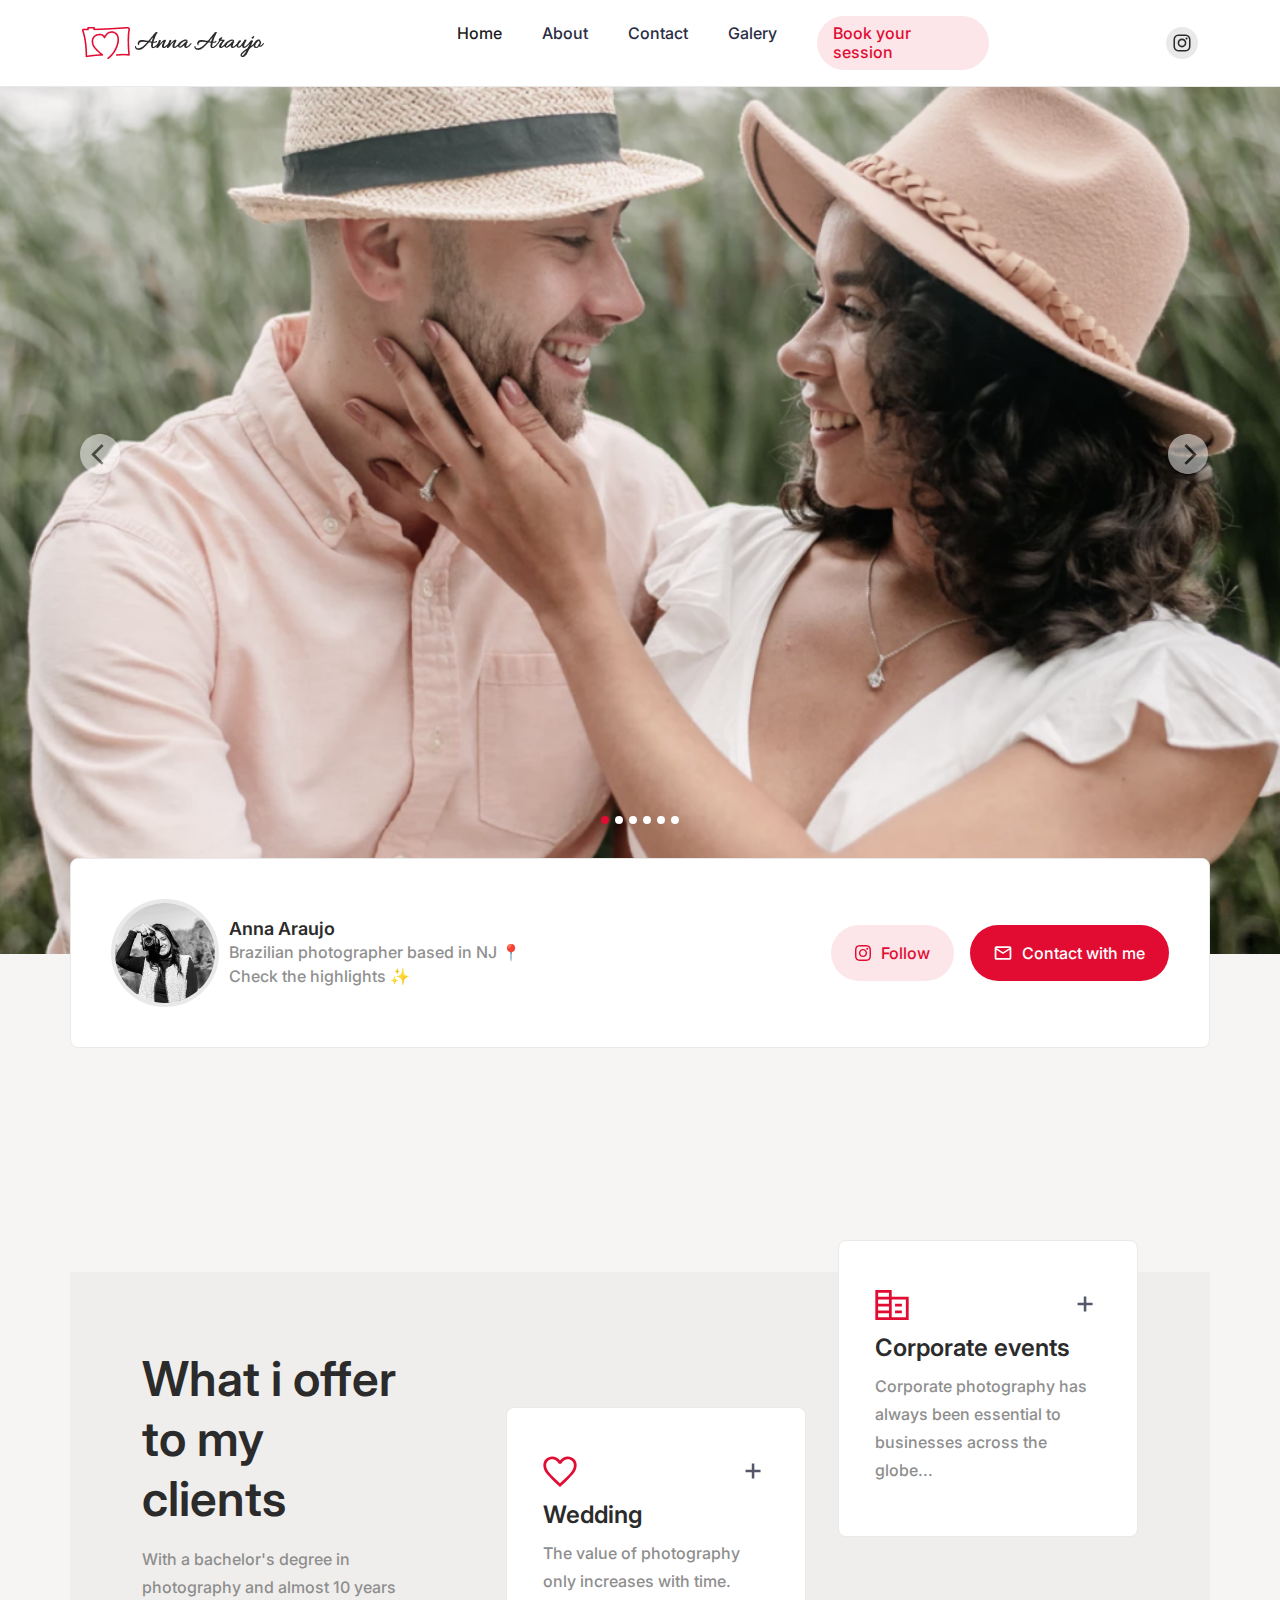
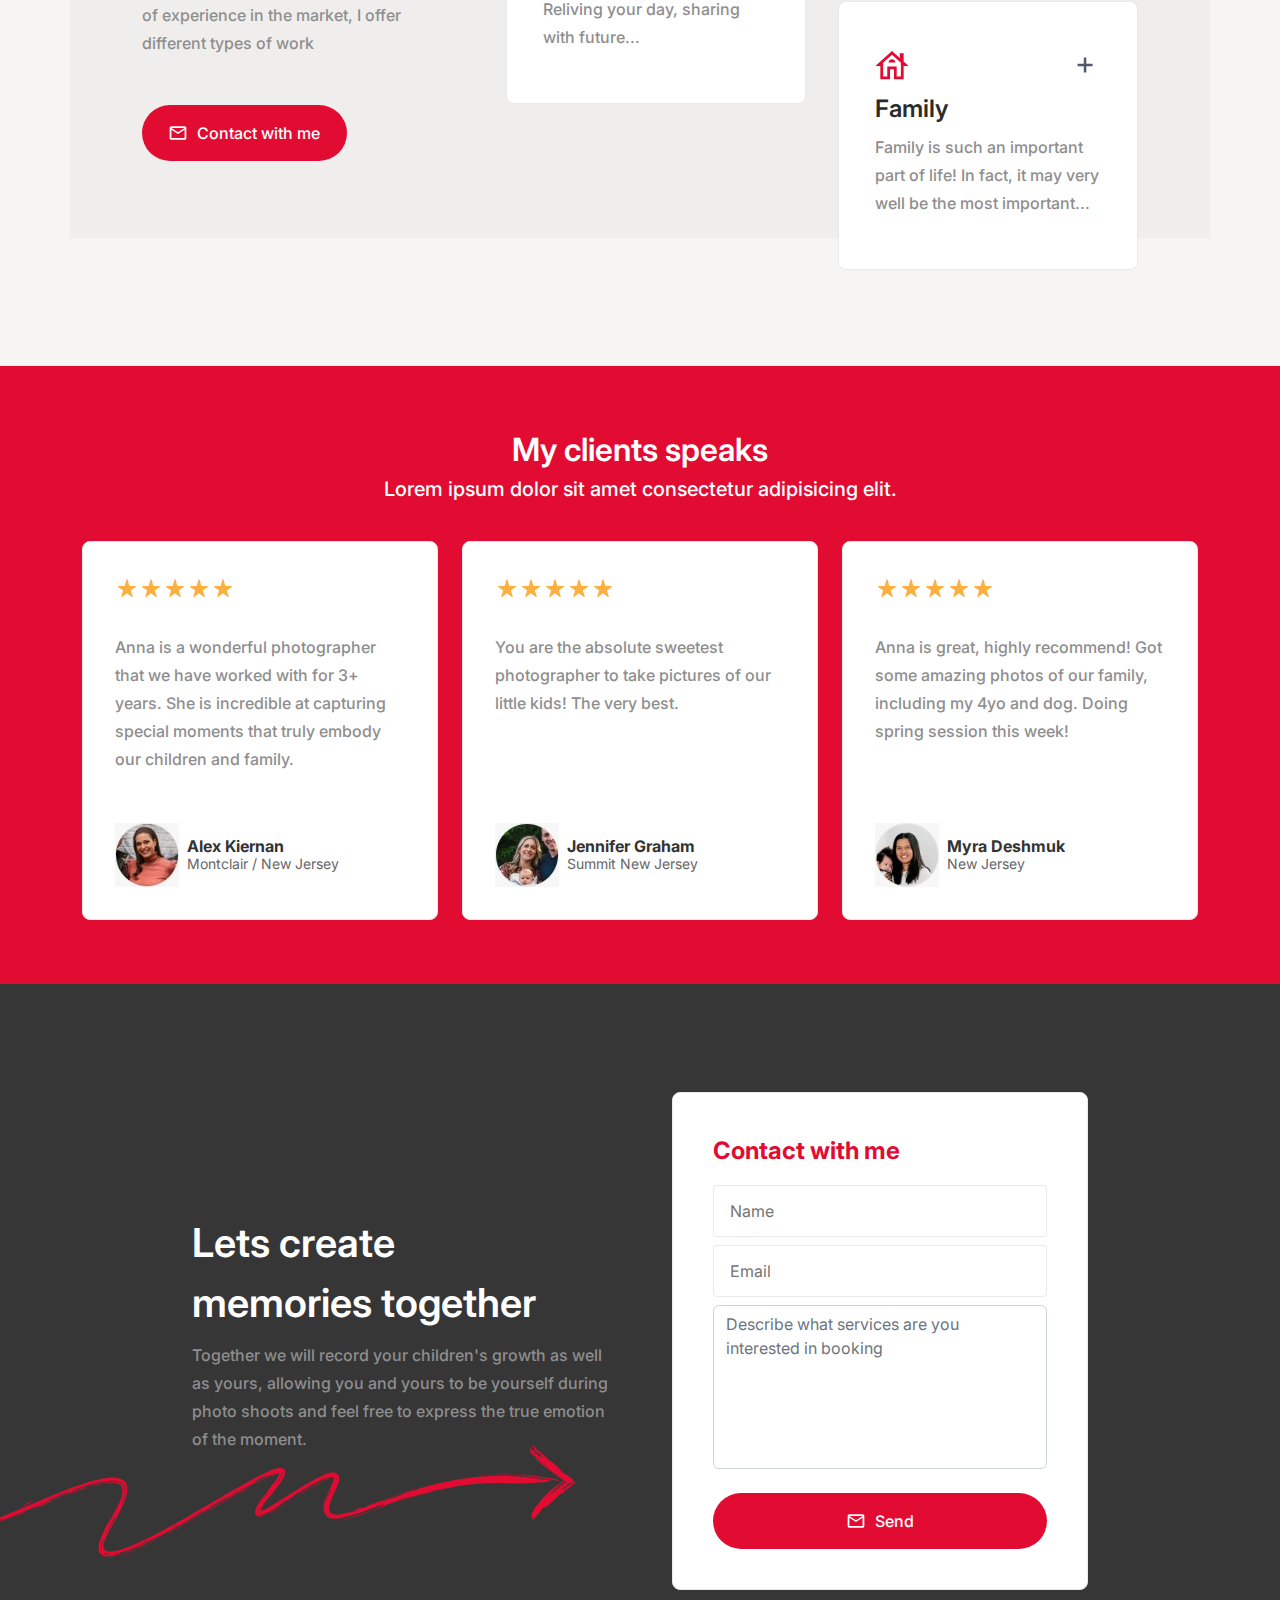
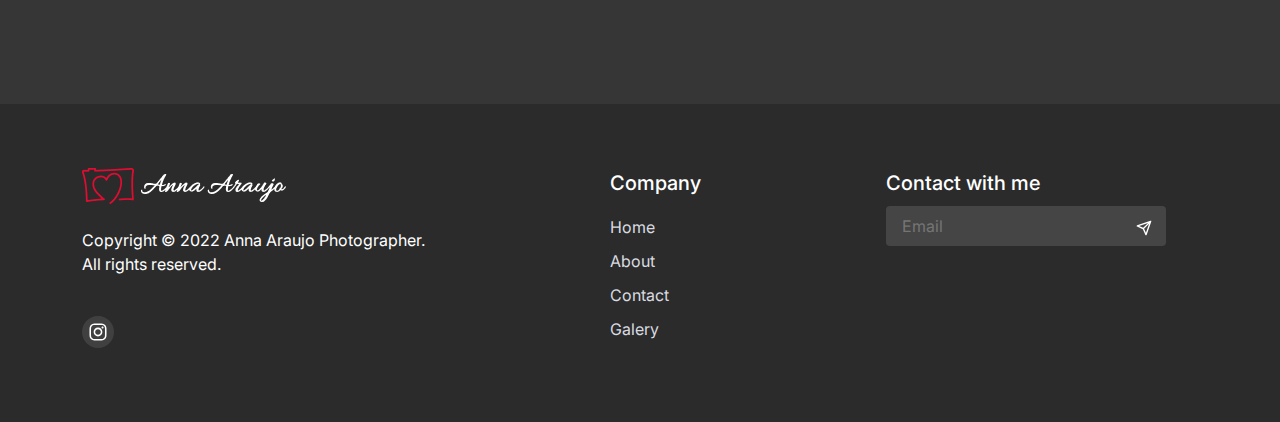
==== commit 5239f4cd: "links adicionados" ====
--- a/index.html
+++ b/index.html
@@ -46,7 +46,7 @@
         </ul>
         <ul class="social-links navbar-nav">
           <li class="nav-item">
-            <a class="social-insta social-icon" href="#instagram">
+            <a class="social-insta social-icon" href="https://www.instagram.com/photosannacaf/" target="_blank">
               <svg width="32" height="32" viewBox="0 0 32 32" fill="none" xmlns="http://www.w3.org/2000/svg">
                 <path opacity="0.1" fill-rule="evenodd" clip-rule="evenodd" d="M0 16C0 7.16344 7.16344 0 16 0C24.8366 0 32 7.16344 32 16C32 24.8366 24.8366 32 16 32C7.16344 32 0 24.8366 0 16Z" fill="#2B2B2B"/>
                 <path fill-rule="evenodd" clip-rule="evenodd" d="M16.0007 7.4668C13.6832 7.4668 13.3923 7.47693 12.4821 7.51835C11.5736 7.55995 10.9535 7.70378 10.4109 7.9148C9.84969 8.13276 9.37359 8.42432 8.89928 8.89881C8.42461 9.37313 8.13305 9.84922 7.91438 10.4103C7.70282 10.9531 7.55882 11.5733 7.51793 12.4814C7.47722 13.3917 7.46655 13.6827 7.46655 16.0002C7.46655 18.3178 7.47686 18.6077 7.51811 19.5179C7.55989 20.4264 7.70371 21.0465 7.91456 21.5891C8.13269 22.1503 8.42425 22.6264 8.89875 23.1007C9.37288 23.5754 9.84898 23.8677 10.4099 24.0856C10.9528 24.2967 11.5731 24.4405 12.4814 24.4821C13.3916 24.5235 13.6823 24.5336 15.9996 24.5336C18.3173 24.5336 18.6073 24.5235 19.5175 24.4821C20.426 24.4405 21.0468 24.2967 21.5897 24.0856C22.1508 23.8677 22.6262 23.5754 23.1003 23.1007C23.575 22.6264 23.8665 22.1503 24.0852 21.5893C24.295 21.0465 24.439 20.4262 24.4817 19.5181C24.5226 18.6079 24.5332 18.3178 24.5332 16.0002C24.5332 13.6827 24.5226 13.3918 24.4817 12.4816C24.439 11.5732 24.295 10.9531 24.0852 10.4105C23.8665 9.84922 23.575 9.37313 23.1003 8.89881C22.6256 8.42414 22.151 8.13258 21.5892 7.9148C21.0452 7.70378 20.4247 7.55995 19.5163 7.51835C18.606 7.47693 18.3163 7.4668 15.998 7.4668H16.0007ZM15.2351 9.00457C15.4623 9.00421 15.7158 9.00457 16.0006 9.00457C18.2791 9.00457 18.5491 9.01274 19.4489 9.05363C20.2809 9.09168 20.7324 9.2307 21.0332 9.3475C21.4315 9.50217 21.7154 9.68706 22.0139 9.98573C22.3125 10.2844 22.4974 10.5688 22.6525 10.9671C22.7693 11.2675 22.9085 11.7191 22.9463 12.5511C22.9872 13.4507 22.9961 13.7209 22.9961 15.9982C22.9961 18.2756 22.9872 18.5458 22.9463 19.4454C22.9083 20.2774 22.7693 20.729 22.6525 21.0294C22.4978 21.4276 22.3125 21.7112 22.0139 22.0097C21.7152 22.3084 21.4316 22.4932 21.0332 22.6479C20.7328 22.7652 20.2809 22.9039 19.4489 22.942C18.5493 22.9828 18.2791 22.9917 16.0006 22.9917C13.722 22.9917 13.452 22.9828 12.5524 22.942C11.7204 22.9036 11.2689 22.7645 10.9679 22.6477C10.5697 22.4931 10.2852 22.3082 9.98654 22.0095C9.68787 21.7108 9.50298 21.4271 9.34796 21.0287C9.23116 20.7282 9.09196 20.2767 9.05409 19.4447C9.0132 18.5451 9.00502 18.2749 9.00502 15.9961C9.00502 13.7173 9.0132 13.4485 9.05409 12.549C9.09213 11.717 9.23116 11.2654 9.34796 10.9646C9.50263 10.5664 9.68787 10.2819 9.98654 9.98324C10.2852 9.68457 10.5697 9.49968 10.9679 9.34466C11.2687 9.22732 11.7204 9.08866 12.5524 9.05043C13.3396 9.01488 13.6447 9.00421 15.2351 9.00243V9.00457ZM20.5557 10.4215C19.9904 10.4215 19.5317 10.8796 19.5317 11.4451C19.5317 12.0105 19.9904 12.4691 20.5557 12.4691C21.1211 12.4691 21.5797 12.0105 21.5797 11.4451C21.5797 10.8798 21.1211 10.4215 20.5557 10.4215ZM16.0007 11.6179C13.5806 11.6179 11.6184 13.5801 11.6184 16.0002C11.6184 18.4203 13.5806 20.3816 16.0007 20.3816C18.4208 20.3816 20.3823 18.4203 20.3823 16.0002C20.3823 13.5801 18.4208 11.6179 16.0007 11.6179ZM16.0007 13.1557C17.5715 13.1557 18.8451 14.4292 18.8451 16.0002C18.8451 17.5711 17.5715 18.8447 16.0007 18.8447C14.4296 18.8447 13.1562 17.5711 13.1562 16.0002C13.1562 14.4292 14.4296 13.1557 16.0007 13.1557Z" fill="#2B2B2B"/>
@@ -54,24 +54,7 @@
                 
             </a>
           </li>
-          <li class="nav-item">
-            <a class="social-twitter social-icon" href="#twitter">
-              <svg width="32" height="32" viewBox="0 0 32 32" fill="none" xmlns="http://www.w3.org/2000/svg">
-                <path opacity="0.1" fill-rule="evenodd" clip-rule="evenodd" d="M0 16C0 7.16344 7.16344 0 16 0C24.8366 0 32 7.16344 32 16C32 24.8366 24.8366 32 16 32C7.16344 32 0 24.8366 0 16Z" fill="#2B2B2B"/>
-                <path fill-rule="evenodd" clip-rule="evenodd" d="M15.5208 13.0046L15.5544 13.5582L14.9948 13.4905C12.9579 13.2306 11.1784 12.3493 9.66756 10.8692L8.92891 10.1347L8.73865 10.6771C8.33575 11.886 8.59316 13.1628 9.43253 14.0215C9.8802 14.496 9.77948 14.5638 9.00725 14.2814C8.73865 14.191 8.50363 14.1232 8.48124 14.1571C8.4029 14.2362 8.6715 15.2643 8.88414 15.6711C9.17513 16.236 9.76828 16.7897 10.4174 17.1173L10.9658 17.3772L10.3167 17.3885C9.68994 17.3885 9.66756 17.3998 9.73471 17.6371C9.95854 18.3715 10.8427 19.1511 11.8276 19.4901L12.5214 19.7273L11.9171 20.0889C11.0218 20.6086 9.96973 20.9024 8.91772 20.925C8.41409 20.9363 8 20.9815 8 21.0154C8 21.1284 9.36538 21.7611 10.16 22.0097C12.5438 22.7441 15.3753 22.4277 17.5017 21.1736C19.0126 20.281 20.5235 18.5071 21.2286 16.7897C21.6091 15.8745 21.9896 14.2023 21.9896 13.4001C21.9896 12.8803 22.0232 12.8125 22.6499 12.1911C23.0192 11.8295 23.3662 11.4341 23.4333 11.3211C23.5452 11.1064 23.534 11.1064 22.9633 11.2985C22.012 11.6375 21.8777 11.5923 22.3477 11.0838C22.6947 10.7223 23.1088 10.0669 23.1088 9.87487C23.1088 9.84097 22.9409 9.89747 22.7506 9.99916C22.5492 10.1121 22.1015 10.2816 21.7658 10.3833L21.1614 10.5754L20.613 10.2025C20.3108 9.99916 19.8856 9.77318 19.6617 9.70539C19.0909 9.54721 18.218 9.56981 17.7032 9.75059C16.3042 10.259 15.4201 11.5697 15.5208 13.0046Z" fill="#2B2B2B"/>
-                </svg>
-                
-            </a>
-          </li>
-          <li class="nav-item">
-            <a class="social-youtube social-icon" href="#youtube">
-              <svg width="32" height="32" viewBox="0 0 32 32" fill="none" xmlns="http://www.w3.org/2000/svg">
-                <path opacity="0.1" fill-rule="evenodd" clip-rule="evenodd" d="M0 16C0 7.16344 7.16344 0 16 0C24.8366 0 32 7.16344 32 16C32 24.8366 24.8366 32 16 32C7.16344 32 0 24.8366 0 16Z" fill="#2B2B2B"/>
-                <path fill-rule="evenodd" clip-rule="evenodd" d="M22.6679 10.5C23.4022 10.7015 23.9805 11.2953 24.1768 12.0493C24.5335 13.4158 24.5335 16.2671 24.5335 16.2671C24.5335 16.2671 24.5335 19.1183 24.1768 20.485C23.9805 21.239 23.4022 21.8327 22.6679 22.0343C21.3371 22.4005 16.0001 22.4005 16.0001 22.4005C16.0001 22.4005 10.6632 22.4005 9.3323 22.0343C8.59795 21.8327 8.01962 21.239 7.82335 20.485C7.4668 19.1183 7.4668 16.2671 7.4668 16.2671C7.4668 16.2671 7.4668 13.4158 7.82335 12.0493C8.01962 11.2953 8.59795 10.7015 9.3323 10.5C10.6632 10.1338 16.0001 10.1338 16.0001 10.1338C16.0001 10.1338 21.3371 10.1338 22.6679 10.5ZM14.4001 13.8671V19.2004L18.6668 16.5338L14.4001 13.8671Z" fill="#2B2B2B"/>
-                </svg>
-                
-            </a>
-          </li>
+          
         </ul>
       
     </div>
@@ -93,28 +76,14 @@
       </a>
         <ul class="social-links navbar-nav">
           <li class="nav-item">
-            <a class="social-insta social-icon" href="#instagram">
+            <a class="social-insta social-icon" href="https://www.instagram.com/photosannacaf/" target="_blank">
               <svg width="18" height="18" viewBox="0 0 18 18" fill="none" xmlns="http://www.w3.org/2000/svg">
                 <path fill-rule="evenodd" clip-rule="evenodd" d="M9.00069 0.466797C6.68315 0.466797 6.3923 0.47693 5.48207 0.518353C4.57362 0.559953 3.95352 0.703777 3.41094 0.914802C2.84969 1.13276 2.37359 1.42432 1.89928 1.89881C1.42461 2.37313 1.13305 2.84922 0.91438 3.41029C0.702822 3.95305 0.55882 4.57333 0.517931 5.48143C0.47722 6.39166 0.466553 6.68268 0.466553 9.00022C0.466553 11.3178 0.476864 11.6077 0.518109 12.5179C0.559887 13.4264 0.703711 14.0465 0.914557 14.5891C1.13269 15.1503 1.42425 15.6264 1.89875 16.1007C2.37288 16.5754 2.84898 16.8677 3.40987 17.0856C3.95281 17.2967 4.57308 17.4405 5.48136 17.4821C6.39159 17.5235 6.68226 17.5336 8.99962 17.5336C11.3173 17.5336 11.6073 17.5235 12.5175 17.4821C13.426 17.4405 14.0468 17.2967 14.5897 17.0856C15.1508 16.8677 15.6262 16.5754 16.1003 16.1007C16.575 15.6264 16.8665 15.1503 17.0852 14.5893C17.295 14.0465 17.439 13.4262 17.4817 12.5181C17.5226 11.6079 17.5332 11.3178 17.5332 9.00022C17.5332 6.68268 17.5226 6.39184 17.4817 5.4816C17.439 4.57315 17.295 3.95306 17.0852 3.41047C16.8665 2.84922 16.575 2.37313 16.1003 1.89881C15.6256 1.42414 15.151 1.13258 14.5892 0.914802C14.0452 0.703777 13.4247 0.559953 12.5163 0.518353C11.606 0.47693 11.3163 0.466797 8.99802 0.466797H9.00069ZM8.23513 2.00457C8.46233 2.00421 8.71585 2.00457 9.00065 2.00457C11.2791 2.00457 11.5491 2.01274 12.4489 2.05363C13.2809 2.09168 13.7324 2.2307 14.0332 2.3475C14.4315 2.50217 14.7154 2.68706 15.0139 2.98573C15.3125 3.2844 15.4974 3.56885 15.6525 3.96708C15.7693 4.26752 15.9085 4.71908 15.9463 5.55109C15.9872 6.45066 15.9961 6.72088 15.9961 8.99824C15.9961 11.2756 15.9872 11.5458 15.9463 12.4454C15.9083 13.2774 15.7693 13.729 15.6525 14.0294C15.4978 14.4276 15.3125 14.7112 15.0139 15.0097C14.7152 15.3084 14.4316 15.4932 14.0332 15.6479C13.7328 15.7652 13.2809 15.9039 12.4489 15.942C11.5493 15.9828 11.2791 15.9917 9.00065 15.9917C6.72205 15.9917 6.452 15.9828 5.55244 15.942C4.72043 15.9036 4.26887 15.7645 3.96789 15.6477C3.56966 15.4931 3.28521 15.3082 2.98654 15.0095C2.68787 14.7108 2.50298 14.4271 2.34796 14.0287C2.23116 13.7282 2.09196 13.2767 2.05409 12.4447C2.0132 11.5451 2.00502 11.2749 2.00502 8.99611C2.00502 6.71733 2.0132 6.44852 2.05409 5.54896C2.09213 4.71695 2.23116 4.26539 2.34796 3.96459C2.50263 3.56636 2.68787 3.28191 2.98654 2.98324C3.28521 2.68457 3.56966 2.49968 3.96789 2.34466C4.26869 2.22732 4.72043 2.08866 5.55244 2.05043C6.33964 2.01488 6.64471 2.00421 8.23513 2.00243V2.00457ZM13.5557 3.42147C12.9904 3.42147 12.5317 3.87961 12.5317 4.44513C12.5317 5.01047 12.9904 5.46914 13.5557 5.46914C14.1211 5.46914 14.5797 5.01047 14.5797 4.44513C14.5797 3.87979 14.1211 3.42147 13.5557 3.42147ZM9.0007 4.61793C6.58059 4.61793 4.61843 6.58008 4.61843 9.0002C4.61843 11.4203 6.58059 13.3816 9.0007 13.3816C11.4208 13.3816 13.3823 11.4203 13.3823 9.0002C13.3823 6.58008 11.4208 4.61793 9.0007 4.61793ZM9.00067 6.15572C10.5715 6.15572 11.8451 7.42916 11.8451 9.0002C11.8451 10.5711 10.5715 11.8447 9.00067 11.8447C7.42963 11.8447 6.15619 10.5711 6.15619 9.0002C6.15619 7.42916 7.42963 6.15572 9.00067 6.15572Z" fill="#2B2B2B"/>
                 </svg>
             </a>
           </li>
-          <li class="nav-item">
-            <a class="social-twitter social-icon" href="#twitter">
-              <svg width="18" height="18" viewBox="0 0 16 14" fill="none" xmlns="http://www.w3.org/2000/svg">
-                <path fill-rule="evenodd" clip-rule="evenodd" d="M7.5208 4.00461L7.55438 4.55825L6.99479 4.49045C4.95791 4.23058 3.17843 3.34929 1.66756 1.86916L0.928908 1.13474L0.73865 1.67708C0.33575 2.88604 0.593158 4.16279 1.43253 5.02149C1.8802 5.49604 1.77948 5.56383 1.00725 5.28136C0.73865 5.19097 0.503625 5.12318 0.481242 5.15708C0.4029 5.23617 0.6715 6.26435 0.884142 6.6711C1.17513 7.23604 1.76828 7.78967 2.4174 8.11734L2.96579 8.37721L2.31668 8.3885C1.68994 8.3885 1.66756 8.3998 1.73471 8.63708C1.95854 9.37149 2.84268 10.1511 3.82755 10.4901L4.52143 10.7273L3.91708 11.0889C3.02175 11.6086 1.96973 11.9024 0.917717 11.925C0.414092 11.9363 0 11.9815 0 12.0154C0 12.1284 1.36538 12.7611 2.15999 13.0097C4.54382 13.7441 7.37531 13.4277 9.50173 12.1736C11.0126 11.281 12.5235 9.50708 13.2286 7.78967C13.6091 6.87448 13.9896 5.20227 13.9896 4.40006C13.9896 3.88032 14.0232 3.81253 14.6499 3.1911C15.0192 2.82955 15.3662 2.43409 15.4333 2.3211C15.5452 2.10643 15.534 2.10643 14.9633 2.29851C14.012 2.63747 13.8777 2.59227 14.3477 2.08383C14.6947 1.72227 15.1088 1.06695 15.1088 0.874871C15.1088 0.840975 14.9409 0.897468 14.7506 0.999157C14.5492 1.11214 14.1015 1.28162 13.7658 1.38331L13.1614 1.57539L12.613 1.20253C12.3108 0.999157 11.8856 0.773183 11.6617 0.705391C11.0909 0.547209 10.218 0.569806 9.70318 0.750585C8.30422 1.25903 7.42008 2.56968 7.5208 4.00461Z" fill="#2B2B2B"/>
-                </svg>
-            </a>
-          </li>
-          <li class="nav-item">
-            <a class="social-youtube social-icon" href="#youtube">
-              <svg width="18" height="13" viewBox="0 0 18 13" fill="none" xmlns="http://www.w3.org/2000/svg">
-                <path fill-rule="evenodd" clip-rule="evenodd" d="M15.6679 0.500008C16.4022 0.701518 16.9805 1.29526 17.1768 2.04927C17.5335 3.41581 17.5335 6.26712 17.5335 6.26712C17.5335 6.26712 17.5335 9.11833 17.1768 10.485C16.9805 11.239 16.4022 11.8327 15.6679 12.0343C14.3371 12.4005 9.00013 12.4005 9.00013 12.4005C9.00013 12.4005 3.66321 12.4005 2.3323 12.0343C1.59795 11.8327 1.01962 11.239 0.823354 10.485C0.466797 9.11833 0.466797 6.26712 0.466797 6.26712C0.466797 6.26712 0.466797 3.41581 0.823354 2.04927C1.01962 1.29526 1.59795 0.701518 2.3323 0.500008C3.66321 0.133789 9.00013 0.133789 9.00013 0.133789C9.00013 0.133789 14.3371 0.133789 15.6679 0.500008ZM7.40015 3.86707V9.2004L11.6668 6.53383L7.40015 3.86707Z" fill="#2B2B2B"/>
-                </svg>
-    
-    
-            </a>
-          </li>
+          
+        
         </ul>
       
   
@@ -736,7 +705,7 @@
       </p>
       <ul class="social-links navbar-nav">
         <li class="nav-item">
-          <a class="social-insta social-icon" href="#instagram">
+          <a class="social-insta social-icon" href="https://www.instagram.com/photosannacaf/" target="_blank">
             <svg width="32" height="32" viewBox="0 0 32 32" fill="none" xmlns="http://www.w3.org/2000/svg">
               <path opacity="0.1" fill-rule="evenodd" clip-rule="evenodd" d="M0 16C0 7.16344 7.16344 0 16 0C24.8366 0 32 7.16344 32 16C32 24.8366 24.8366 32 16 32C7.16344 32 0 24.8366 0 16Z" fill="#FFF"/>
               <path fill-rule="evenodd" clip-rule="evenodd" d="M16.0007 7.4668C13.6832 7.4668 13.3923 7.47693 12.4821 7.51835C11.5736 7.55995 10.9535 7.70378 10.4109 7.9148C9.84969 8.13276 9.37359 8.42432 8.89928 8.89881C8.42461 9.37313 8.13305 9.84922 7.91438 10.4103C7.70282 10.9531 7.55882 11.5733 7.51793 12.4814C7.47722 13.3917 7.46655 13.6827 7.46655 16.0002C7.46655 18.3178 7.47686 18.6077 7.51811 19.5179C7.55989 20.4264 7.70371 21.0465 7.91456 21.5891C8.13269 22.1503 8.42425 22.6264 8.89875 23.1007C9.37288 23.5754 9.84898 23.8677 10.4099 24.0856C10.9528 24.2967 11.5731 24.4405 12.4814 24.4821C13.3916 24.5235 13.6823 24.5336 15.9996 24.5336C18.3173 24.5336 18.6073 24.5235 19.5175 24.4821C20.426 24.4405 21.0468 24.2967 21.5897 24.0856C22.1508 23.8677 22.6262 23.5754 23.1003 23.1007C23.575 22.6264 23.8665 22.1503 24.0852 21.5893C24.295 21.0465 24.439 20.4262 24.4817 19.5181C24.5226 18.6079 24.5332 18.3178 24.5332 16.0002C24.5332 13.6827 24.5226 13.3918 24.4817 12.4816C24.439 11.5732 24.295 10.9531 24.0852 10.4105C23.8665 9.84922 23.575 9.37313 23.1003 8.89881C22.6256 8.42414 22.151 8.13258 21.5892 7.9148C21.0452 7.70378 20.4247 7.55995 19.5163 7.51835C18.606 7.47693 18.3163 7.4668 15.998 7.4668H16.0007ZM15.2351 9.00457C15.4623 9.00421 15.7158 9.00457 16.0006 9.00457C18.2791 9.00457 18.5491 9.01274 19.4489 9.05363C20.2809 9.09168 20.7324 9.2307 21.0332 9.3475C21.4315 9.50217 21.7154 9.68706 22.0139 9.98573C22.3125 10.2844 22.4974 10.5688 22.6525 10.9671C22.7693 11.2675 22.9085 11.7191 22.9463 12.5511C22.9872 13.4507 22.9961 13.7209 22.9961 15.9982C22.9961 18.2756 22.9872 18.5458 22.9463 19.4454C22.9083 20.2774 22.7693 20.729 22.6525 21.0294C22.4978 21.4276 22.3125 21.7112 22.0139 22.0097C21.7152 22.3084 21.4316 22.4932 21.0332 22.6479C20.7328 22.7652 20.2809 22.9039 19.4489 22.942C18.5493 22.9828 18.2791 22.9917 16.0006 22.9917C13.722 22.9917 13.452 22.9828 12.5524 22.942C11.7204 22.9036 11.2689 22.7645 10.9679 22.6477C10.5697 22.4931 10.2852 22.3082 9.98654 22.0095C9.68787 21.7108 9.50298 21.4271 9.34796 21.0287C9.23116 20.7282 9.09196 20.2767 9.05409 19.4447C9.0132 18.5451 9.00502 18.2749 9.00502 15.9961C9.00502 13.7173 9.0132 13.4485 9.05409 12.549C9.09213 11.717 9.23116 11.2654 9.34796 10.9646C9.50263 10.5664 9.68787 10.2819 9.98654 9.98324C10.2852 9.68457 10.5697 9.49968 10.9679 9.34466C11.2687 9.22732 11.7204 9.08866 12.5524 9.05043C13.3396 9.01488 13.6447 9.00421 15.2351 9.00243V9.00457ZM20.5557 10.4215C19.9904 10.4215 19.5317 10.8796 19.5317 11.4451C19.5317 12.0105 19.9904 12.4691 20.5557 12.4691C21.1211 12.4691 21.5797 12.0105 21.5797 11.4451C21.5797 10.8798 21.1211 10.4215 20.5557 10.4215ZM16.0007 11.6179C13.5806 11.6179 11.6184 13.5801 11.6184 16.0002C11.6184 18.4203 13.5806 20.3816 16.0007 20.3816C18.4208 20.3816 20.3823 18.4203 20.3823 16.0002C20.3823 13.5801 18.4208 11.6179 16.0007 11.6179ZM16.0007 13.1557C17.5715 13.1557 18.8451 14.4292 18.8451 16.0002C18.8451 17.5711 17.5715 18.8447 16.0007 18.8447C14.4296 18.8447 13.1562 17.5711 13.1562 16.0002C13.1562 14.4292 14.4296 13.1557 16.0007 13.1557Z" fill="#FFF"/>
@@ -744,24 +713,7 @@
               
           </a>
         </li>
-        <li class="nav-item">
-          <a class="social-twitter social-icon" href="#twitter">
-            <svg width="32" height="32" viewBox="0 0 32 32" fill="none" xmlns="http://www.w3.org/2000/svg">
-              <path opacity="0.1" fill-rule="evenodd" clip-rule="evenodd" d="M0 16C0 7.16344 7.16344 0 16 0C24.8366 0 32 7.16344 32 16C32 24.8366 24.8366 32 16 32C7.16344 32 0 24.8366 0 16Z" fill="#FFF"/>
-              <path fill-rule="evenodd" clip-rule="evenodd" d="M15.5208 13.0046L15.5544 13.5582L14.9948 13.4905C12.9579 13.2306 11.1784 12.3493 9.66756 10.8692L8.92891 10.1347L8.73865 10.6771C8.33575 11.886 8.59316 13.1628 9.43253 14.0215C9.8802 14.496 9.77948 14.5638 9.00725 14.2814C8.73865 14.191 8.50363 14.1232 8.48124 14.1571C8.4029 14.2362 8.6715 15.2643 8.88414 15.6711C9.17513 16.236 9.76828 16.7897 10.4174 17.1173L10.9658 17.3772L10.3167 17.3885C9.68994 17.3885 9.66756 17.3998 9.73471 17.6371C9.95854 18.3715 10.8427 19.1511 11.8276 19.4901L12.5214 19.7273L11.9171 20.0889C11.0218 20.6086 9.96973 20.9024 8.91772 20.925C8.41409 20.9363 8 20.9815 8 21.0154C8 21.1284 9.36538 21.7611 10.16 22.0097C12.5438 22.7441 15.3753 22.4277 17.5017 21.1736C19.0126 20.281 20.5235 18.5071 21.2286 16.7897C21.6091 15.8745 21.9896 14.2023 21.9896 13.4001C21.9896 12.8803 22.0232 12.8125 22.6499 12.1911C23.0192 11.8295 23.3662 11.4341 23.4333 11.3211C23.5452 11.1064 23.534 11.1064 22.9633 11.2985C22.012 11.6375 21.8777 11.5923 22.3477 11.0838C22.6947 10.7223 23.1088 10.0669 23.1088 9.87487C23.1088 9.84097 22.9409 9.89747 22.7506 9.99916C22.5492 10.1121 22.1015 10.2816 21.7658 10.3833L21.1614 10.5754L20.613 10.2025C20.3108 9.99916 19.8856 9.77318 19.6617 9.70539C19.0909 9.54721 18.218 9.56981 17.7032 9.75059C16.3042 10.259 15.4201 11.5697 15.5208 13.0046Z" fill="#FFF"/>
-              </svg>
-              
-          </a>
-        </li>
-        <li class="nav-item">
-          <a class="social-youtube social-icon" href="#youtube">
-            <svg width="32" height="32" viewBox="0 0 32 32" fill="none" xmlns="http://www.w3.org/2000/svg">
-              <path opacity="0.1" fill-rule="evenodd" clip-rule="evenodd" d="M0 16C0 7.16344 7.16344 0 16 0C24.8366 0 32 7.16344 32 16C32 24.8366 24.8366 32 16 32C7.16344 32 0 24.8366 0 16Z" fill="#FFF"/>
-              <path fill-rule="evenodd" clip-rule="evenodd" d="M22.6679 10.5C23.4022 10.7015 23.9805 11.2953 24.1768 12.0493C24.5335 13.4158 24.5335 16.2671 24.5335 16.2671C24.5335 16.2671 24.5335 19.1183 24.1768 20.485C23.9805 21.239 23.4022 21.8327 22.6679 22.0343C21.3371 22.4005 16.0001 22.4005 16.0001 22.4005C16.0001 22.4005 10.6632 22.4005 9.3323 22.0343C8.59795 21.8327 8.01962 21.239 7.82335 20.485C7.4668 19.1183 7.4668 16.2671 7.4668 16.2671C7.4668 16.2671 7.4668 13.4158 7.82335 12.0493C8.01962 11.2953 8.59795 10.7015 9.3323 10.5C10.6632 10.1338 16.0001 10.1338 16.0001 10.1338C16.0001 10.1338 21.3371 10.1338 22.6679 10.5ZM14.4001 13.8671V19.2004L18.6668 16.5338L14.4001 13.8671Z" fill="#FFF"/>
-              </svg>
-              
-          </a>
-        </li>
+        
       </ul>
     </div>
 
@@ -771,16 +723,16 @@
           <h3 class="footer-title"> Company </h3>
         </li>
         <li>
-          <a href="index.html"> Home </a>
+          <a href="index.html" class="footer-link"> Home </a>
         </li>
         <li>
-          <a href="about.html"> About </a>
+          <a href="about.html" class="footer-link"> About </a>
         </li>
         <li>
-          <a href="contact.html"> Contact </a>
+          <a href="contact.html" class="footer-link"> Contact </a>
         </li>
         <li>
-          <a href="galery.html"> Galery </a>
+          <a href="galery.html" class="footer-link"> Galery </a>
         </li>
       </ul>
     </div>
--- a/css/footer.css
+++ b/css/footer.css
@@ -26,6 +26,16 @@
   font-weight: 500;
   margin-bottom: 8px;
   line-height: 30px;
+}
+.footer-link {
+  transition: 0.3s ease-in-out;
+  -webkit-transition: 0.3s ease-in-out;
+  -moz-transition: 0.3s ease-in-out;
+  -ms-transition: 0.3s ease-in-out;
+  -o-transition: 0.3s ease-in-out;
+}
+.footer-link:hover {
+  color: #E20C32;
 }
 .menu-footer li a {
   color: #D9DBE1;
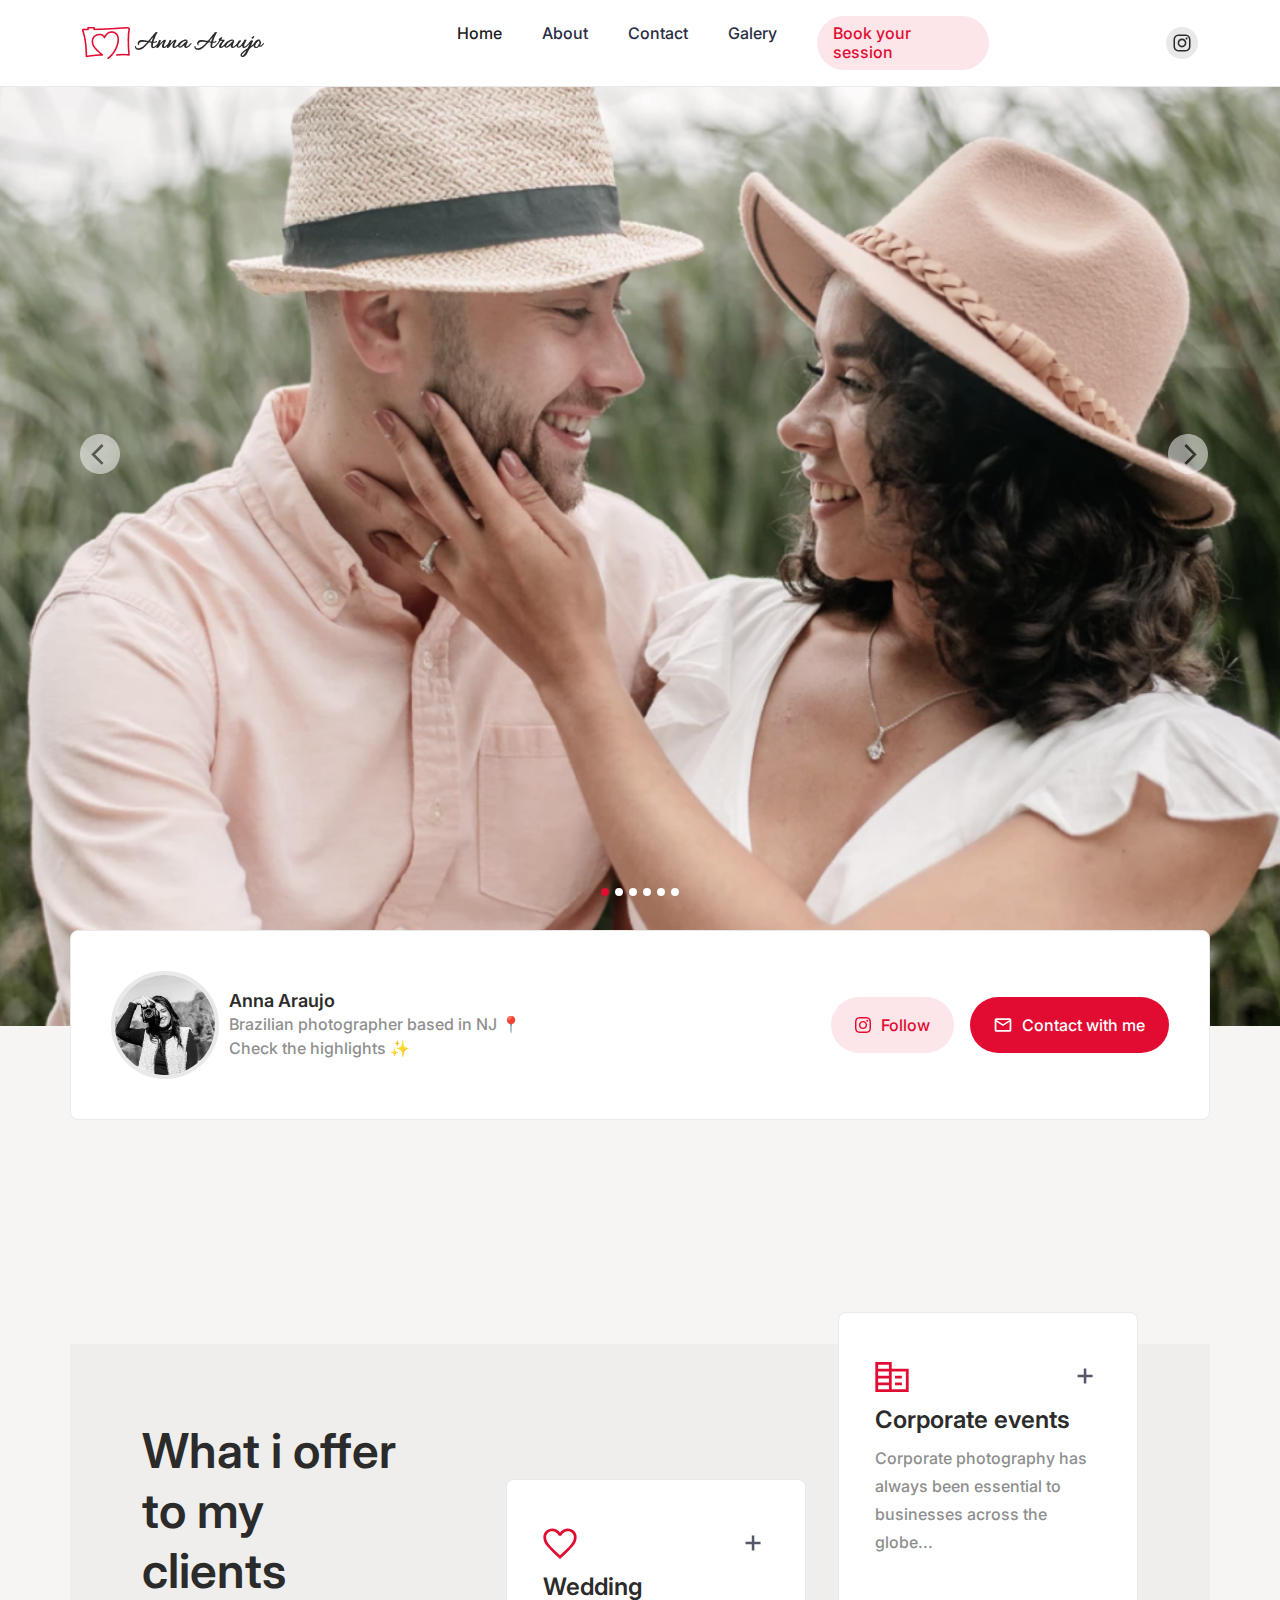
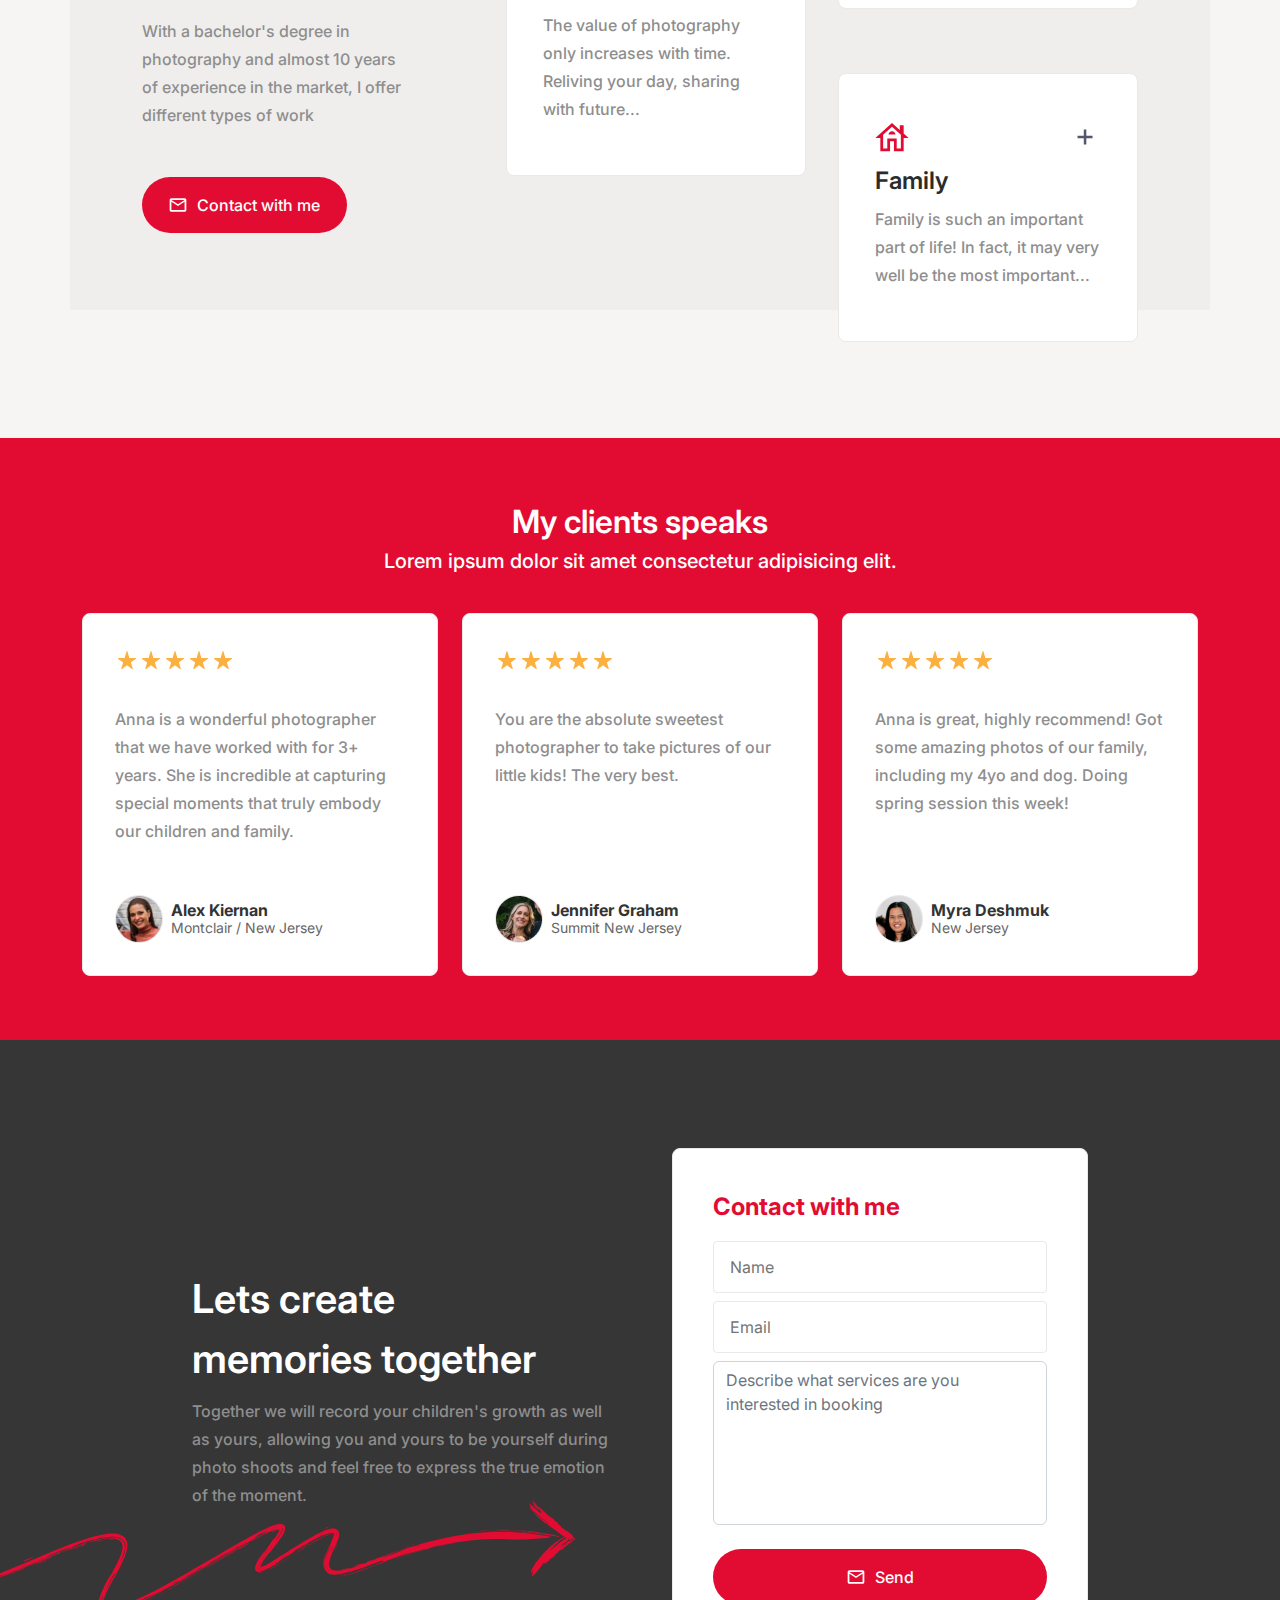
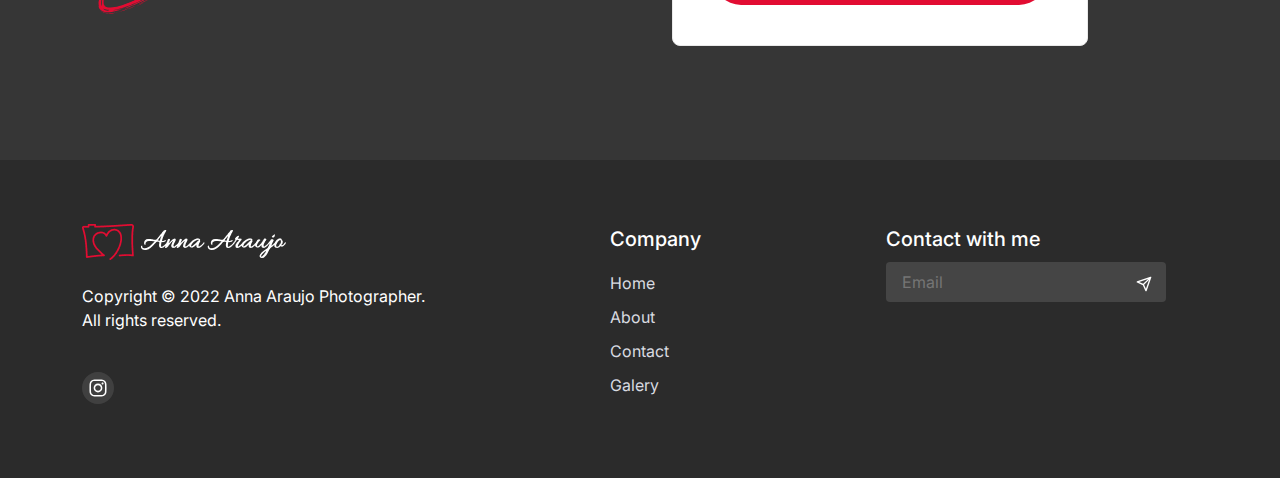
==== commit b6e2653c: "links adicionados" ====
--- a/index.html
+++ b/index.html
@@ -6,6 +6,7 @@
   <meta name="viewport" content="width=device-width, initial-scale=1.0">
   <link rel="stylesheet" href="css/bootstrap.min.css">
   <link rel="stylesheet" href="css/header.css">
+  <link rel="stylesheet" href="css/carousel.css">
   <link rel="stylesheet" href="css/fonts.css">
   <link rel="stylesheet" href="css/global.css">
   <link rel="stylesheet" href="css/services.css">
@@ -185,7 +186,7 @@
         </div>
       </div>
       <div class="carousel-menu__buttons">
-        <a href="#intagram" class="primary-button"> 
+        <a href="https://www.instagram.com/photosannacaf/" target="_blank" class="primary-button"> 
           <svg width="16" height="16" viewBox="0 0 16 16" fill="none" xmlns="http://www.w3.org/2000/svg">
             <path fill-rule="evenodd" clip-rule="evenodd" d="M8.00075 0C5.82806 0 5.55539 0.0095 4.70205 0.0483333C3.85037 0.0873333 3.26903 0.222167 2.76036 0.42C2.23419 0.624333 1.78785 0.897667 1.34318 1.3425C0.898176 1.78717 0.62484 2.2335 0.419838 2.7595C0.221502 3.26833 0.0865009 3.84983 0.0481672 4.70117C0.0100001 5.5545 0 5.82733 0 8C0 10.1727 0.00966677 10.4445 0.0483338 11.2978C0.0875009 12.1495 0.222336 12.7308 0.420004 13.2395C0.624507 13.7657 0.897843 14.212 1.34268 14.6567C1.78719 15.1017 2.23352 15.3757 2.75936 15.58C3.26837 15.7778 3.84987 15.9127 4.70138 15.9517C5.55472 15.9905 5.82723 16 7.99975 16C10.1726 16 10.4444 15.9905 11.2978 15.9517C12.1495 15.9127 12.7315 15.7778 13.2405 15.58C13.7665 15.3757 14.2121 15.1017 14.6567 14.6567C15.1017 14.212 15.375 13.7657 15.58 13.2397C15.7767 12.7308 15.9117 12.1493 15.9517 11.298C15.99 10.4447 16 10.1727 16 8C16 5.82733 15.99 5.55467 15.9517 4.70133C15.9117 3.84967 15.7767 3.26833 15.58 2.75967C15.375 2.2335 15.1017 1.78717 14.6567 1.3425C14.2116 0.8975 13.7666 0.624167 13.24 0.42C12.73 0.222167 12.1483 0.0873333 11.2966 0.0483333C10.4433 0.0095 10.1716 0 7.99825 0H8.00075ZM7.28304 1.44164C7.49604 1.44131 7.73371 1.44164 8.00072 1.44164C10.1367 1.44164 10.3899 1.44931 11.2334 1.48764C12.0134 1.52331 12.4368 1.65364 12.7188 1.76314C13.0921 1.90814 13.3583 2.08148 13.6381 2.36148C13.9181 2.64148 14.0914 2.90814 14.2368 3.28148C14.3463 3.56314 14.4768 3.98648 14.5123 4.76648C14.5506 5.60981 14.5589 5.86315 14.5589 7.99815C14.5589 10.1331 14.5506 10.3865 14.5123 11.2298C14.4766 12.0098 14.3463 12.4331 14.2368 12.7148C14.0918 13.0881 13.9181 13.354 13.6381 13.6338C13.3581 13.9138 13.0923 14.0871 12.7188 14.2321C12.4371 14.3421 12.0134 14.4721 11.2334 14.5078C10.3901 14.5461 10.1367 14.5545 8.00072 14.5545C5.86453 14.5545 5.61136 14.5461 4.76801 14.5078C3.98801 14.4718 3.56467 14.3415 3.2825 14.232C2.90916 14.087 2.64249 13.9136 2.36249 13.6336C2.08249 13.3536 1.90915 13.0876 1.76382 12.7141C1.65432 12.4325 1.52381 12.0091 1.48831 11.2291C1.44998 10.3858 1.44231 10.1325 1.44231 7.99614C1.44231 5.85981 1.44998 5.60781 1.48831 4.76448C1.52398 3.98448 1.65432 3.56114 1.76382 3.27914C1.90882 2.90581 2.08249 2.63914 2.36249 2.35914C2.64249 2.07914 2.90916 1.90581 3.2825 1.76048C3.5645 1.65048 3.98801 1.52048 4.76801 1.48464C5.50602 1.45131 5.79203 1.44131 7.28304 1.43964V1.44164ZM12.2711 2.76998C11.7411 2.76998 11.3111 3.19948 11.3111 3.72965C11.3111 4.25965 11.7411 4.68965 12.2711 4.68965C12.8011 4.68965 13.2311 4.25965 13.2311 3.72965C13.2311 3.19965 12.8011 2.76998 12.2711 2.76998ZM8.00076 3.89165C5.73191 3.89165 3.89239 5.73114 3.89239 7.99998C3.89239 10.2688 5.73191 12.1075 8.00076 12.1075C10.2696 12.1075 12.1085 10.2688 12.1085 7.99998C12.1085 5.73114 10.2696 3.89165 8.00076 3.89165ZM8.00073 5.33331C9.47341 5.33331 10.6674 6.52714 10.6674 7.99998C10.6674 9.47264 9.47341 10.6666 8.00073 10.6666C6.52788 10.6666 5.33404 9.47264 5.33404 7.99998C5.33404 6.52714 6.52788 5.33331 8.00073 5.33331Z" fill="#E20C32"/>
             </svg>
@@ -380,7 +381,7 @@
         </div>
         <div class="card__profile">
           <div class="card__profile-picture">
-            <img src="./images/alex-kiernan.jpg" alt="">
+            <img src="./images/alex.png" alt="">
           </div>
           <div class="card__profile-description">
             <h3 class="card__profile-name"> Alex Kiernan </h3>
@@ -430,7 +431,7 @@
         </div>
         <div class="card__profile">
           <div class="card__profile-picture">
-            <img src="./images/jennifer.jpg" alt="">
+            <img src="./images/jennifer.png" alt="">
           </div>
           <div class="card__profile-description">
             <h3 class="card__profile-name"> Jennifer Graham </h3>
@@ -480,7 +481,7 @@
         </div>
         <div class="card__profile">
           <div class="card__profile-picture">
-            <img src="./images/myra.jpg" alt="">
+            <img src="./images/myra.png" alt="">
           </div>
           <div class="card__profile-description">
             <h3 class="card__profile-name"> Myra Deshmuk </h3>
@@ -541,7 +542,7 @@
             </div>
             <div class="card__profile">
               <div class="card__profile-picture">
-                <img src="./images/alex-kiernan.jpg" alt="">
+                <img src="./images/alex.png" alt="">
               </div>
               <div class="card__profile-description">
                 <h3 class="card__profile-name"> Alex Kiernan </h3>
@@ -593,7 +594,7 @@
             </div>
             <div class="card__profile">
               <div class="card__profile-picture">
-                <img src="./images/jennifer.jpg" alt="">
+                <img src="./images/jennifer.png" alt="">
               </div>
               <div class="card__profile-description">
                 <h3 class="card__profile-name"> Jennifer Graham </h3>
@@ -645,7 +646,7 @@
             </div>
             <div class="card__profile">
               <div class="card__profile-picture">
-                <img src="./images/myra.jpg" alt="">
+                <img src="./images/myra.png" alt="">
               </div>
               <div class="card__profile-description">
                 <h3 class="card__profile-name"> Myra Deshmuk </h3>
--- a/css/header.css
+++ b/css/header.css
@@ -4,6 +4,7 @@
   z-index: 999;
 position: fixed;
 width: 100%;
+top: 0;
 }
 .mobile-menu{
   display: none;
--- a/css/carousel.css
+++ b/css/carousel.css
@@ -0,0 +1,186 @@
+.slider {
+  margin-top: 72px;
+}
+.carousel-image {
+  width: 100%;
+  height: 106vh;
+  background-size: cover;
+  background-position: center top;
+}
+.carousel-image-1 {
+  background-image: url(../images/slider/image-slider-1.png);
+}
+.carousel-image-2 {
+  background-image: url(../images/slider/image-slider-2.png);
+}
+.carousel-image-3 {
+  background-image: url(../images/slider/image-slider-3.png);
+}
+.carousel-image-4 {
+  background-image: url(../images/slider/image-slider-4.png);
+}
+.carousel-image-5 {
+  background-image: url(../images/slider/image-slider-5.png);
+}
+.carousel-image-6 {
+  background-image: url(../images/slider/image-slider-6.png);
+}
+.carousel-indicators {
+  margin-bottom: 7.5rem;
+}
+.carousel-indicators [data-bs-target] {
+  box-sizing: content-box;
+  flex: 0 1 auto;
+  width: 8px;
+  height: 8px;
+  padding: 0;
+  margin-right: 3px;
+  margin-left: 3px;
+  text-indent: -999px;
+  cursor: pointer;
+  background-color: #fff;
+  background-clip: padding-box;
+  border: 0;
+  border-top: 10px solid transparent;
+  border-bottom: 10px solid transparent;
+  opacity: 1;
+  transition: opacity .6s ease;
+  border-radius: 50%;
+  -webkit-border-radius: 50%;
+  -moz-border-radius: 50%;
+  -ms-border-radius: 50%;
+  -o-border-radius: 50%;
+}
+.carousel-indicators [data-bs-target].active {
+  background-color: #E20C32;
+}
+
+.carousel-menu > .container {
+  background-color: #FFFFFF;
+  border: 1px solid #E9E9E9;
+  padding: 40px;
+  display: flex;
+  align-items: center;
+  justify-content: space-between;
+  border-radius: 8px;
+  -webkit-border-radius: 8px;
+  -moz-border-radius: 8px;
+  -ms-border-radius: 8px;
+  -o-border-radius: 8px;
+  position: relative;
+  bottom: 6rem;
+}
+.carousel-menu__profile {
+  display: flex;
+  align-items: center;
+  justify-content: center;
+  gap: 10px;
+}
+.carousel-menu__profile img {
+  border-radius: 50%;
+  -webkit-border-radius: 50%;
+  -moz-border-radius: 50%;
+  -ms-border-radius: 50%;
+  -o-border-radius: 50%;
+  border: 4px solid  #E9E9E9;
+}
+
+.carousel-menu__description h3{
+  font-size: 18px;
+  font-weight: 600;
+  color:#2b2b2b;
+  margin: 0;
+}
+.carousel-menu__description p {
+  font-size: 16px;
+  font-weight: 500;
+  color: #909090;
+  margin: 0;
+}
+.carousel-menu__buttons {
+  display: flex;
+  gap: 16px;
+}
+
+@media only screen and (max-width: 992px){
+  .carousel-menu > .container {
+    flex-direction: column;
+    padding: 24px;
+    gap: 24px;
+  }
+  .carousel-menu__profile{
+    display: grid;
+    grid-template-columns: 0.76fr 2fr;
+  }
+  .carousel-menu__buttons{
+    flex-direction: column;
+    gap: 8px;
+  }
+  .carousel-menu__buttons a {
+    max-width: 100%;
+    width: 279px;
+  }
+}
+@media only screen and (max-width: 768px){
+  .carousel-image-1 {
+    background-image: url(../images/slider/image-slider-1-tablet.png);
+  }
+  .carousel-image-2 {
+    background-image: url(../images/slider/image-slider-2-tablet.png);
+  }
+  .carousel-image-3 {
+    background-image: url(../images/slider/image-slider-3-tablet.png);
+  }
+  .carousel-image-4 {
+    background-image: url(../images/slider/image-slider-4-tablet.png);
+  }
+  .carousel-image-5 {
+    background-image: url(../images/slider/image-slider-5-tablet.png);
+  }
+  .carousel-image-6 {
+    background-image: url(../images/slider/image-slider-6-tablet.png);
+  }
+}
+@media only screen and (max-width: 768px){
+  .carousel-image-1 {
+    background-image: url(../images/slider/image-slider-1-tablet.png);
+  }
+  .carousel-image-2 {
+    background-image: url(../images/slider/image-slider-2-tablet.png);
+  }
+  .carousel-image-3 {
+    background-image: url(../images/slider/image-slider-3-tablet.png);
+  }
+  .carousel-image-4 {
+    background-image: url(../images/slider/image-slider-4-tablet.png);
+  }
+  .carousel-image-5 {
+    background-image: url(../images/slider/image-slider-5-tablet.png);
+  }
+  .carousel-image-6 {
+    background-image: url(../images/slider/image-slider-6-tablet.png);
+  }
+}
+
+@media only screen and (max-width: 425px){
+  @media only screen and (max-width: 768px){
+    .carousel-image-1 {
+      background-image: url(../images/slider/image-slider-1-mobile.png);
+    }
+    .carousel-image-2 {
+      background-image: url(../images/slider/image-slider-2-mobile.png);
+    }
+    .carousel-image-3 {
+      background-image: url(../images/slider/image-slider-3-mobile.png);
+    }
+    .carousel-image-4 {
+      background-image: url(../images/slider/image-slider-4-mobile.png);
+    }
+    .carousel-image-5 {
+      background-image: url(../images/slider/image-slider-5-mobile.png);
+    }
+    .carousel-image-6 {
+      background-image: url(../images/slider/image-slider-6-mobile.png);
+    }
+  }
+}--- a/css/global.css
+++ b/css/global.css
@@ -116,123 +116,3 @@
 
 
 
-.carousel-image {
-  width: 100%;
-  height: 106vh;
-  background-size: cover;
-  background-position: center top;
-}
-.carousel-image-1 {
-  background-image: url(../images/slider/image-slider-1.png);
-}
-.carousel-image-2 {
-  background-image: url(../images/slider/image-slider-2.png);
-}
-.carousel-image-3 {
-  background-image: url(../images/slider/image-slider-3.png);
-}
-.carousel-image-4 {
-  background-image: url(../images/slider/image-slider-4.png);
-}
-.carousel-image-5 {
-  background-image: url(../images/slider/image-slider-5.png);
-}
-.carousel-image-6 {
-  background-image: url(../images/slider/image-slider-6.png);
-}
-.carousel-indicators {
-  margin-bottom: 7.5rem;
-}
-.carousel-indicators [data-bs-target] {
-  box-sizing: content-box;
-  flex: 0 1 auto;
-  width: 8px;
-  height: 8px;
-  padding: 0;
-  margin-right: 3px;
-  margin-left: 3px;
-  text-indent: -999px;
-  cursor: pointer;
-  background-color: #fff;
-  background-clip: padding-box;
-  border: 0;
-  border-top: 10px solid transparent;
-  border-bottom: 10px solid transparent;
-  opacity: 1;
-  transition: opacity .6s ease;
-  border-radius: 50%;
-  -webkit-border-radius: 50%;
-  -moz-border-radius: 50%;
-  -ms-border-radius: 50%;
-  -o-border-radius: 50%;
-}
-.carousel-indicators [data-bs-target].active {
-  background-color: #E20C32;
-}
-
-.carousel-menu > .container {
-  background-color: #FFFFFF;
-  border: 1px solid #E9E9E9;
-  padding: 40px;
-  display: flex;
-  align-items: center;
-  justify-content: space-between;
-  border-radius: 8px;
-  -webkit-border-radius: 8px;
-  -moz-border-radius: 8px;
-  -ms-border-radius: 8px;
-  -o-border-radius: 8px;
-  position: relative;
-  bottom: 6rem;
-}
-.carousel-menu__profile {
-  display: flex;
-  align-items: center;
-  justify-content: center;
-  gap: 10px;
-}
-.carousel-menu__profile img {
-  border-radius: 50%;
-  -webkit-border-radius: 50%;
-  -moz-border-radius: 50%;
-  -ms-border-radius: 50%;
-  -o-border-radius: 50%;
-  border: 4px solid  #E9E9E9;
-}
-
-.carousel-menu__description h3{
-  font-size: 18px;
-  font-weight: 600;
-  color:#2b2b2b;
-  margin: 0;
-}
-.carousel-menu__description p {
-  font-size: 16px;
-  font-weight: 500;
-  color: #909090;
-  margin: 0;
-}
-.carousel-menu__buttons {
-  display: flex;
-  gap: 16px;
-}
-
-@media only screen and (max-width: 992px){
-  .carousel-menu > .container {
-    flex-direction: column;
-    padding: 24px;
-    gap: 24px;
-  }
-  .carousel-menu__profile{
-    display: grid;
-    grid-template-columns: 0.76fr 2fr;
-  }
-  .carousel-menu__buttons{
-    flex-direction: column;
-    gap: 8px;
-  }
-  .carousel-menu__buttons a {
-    max-width: 100%;
-    width: 279px;
-  }
-}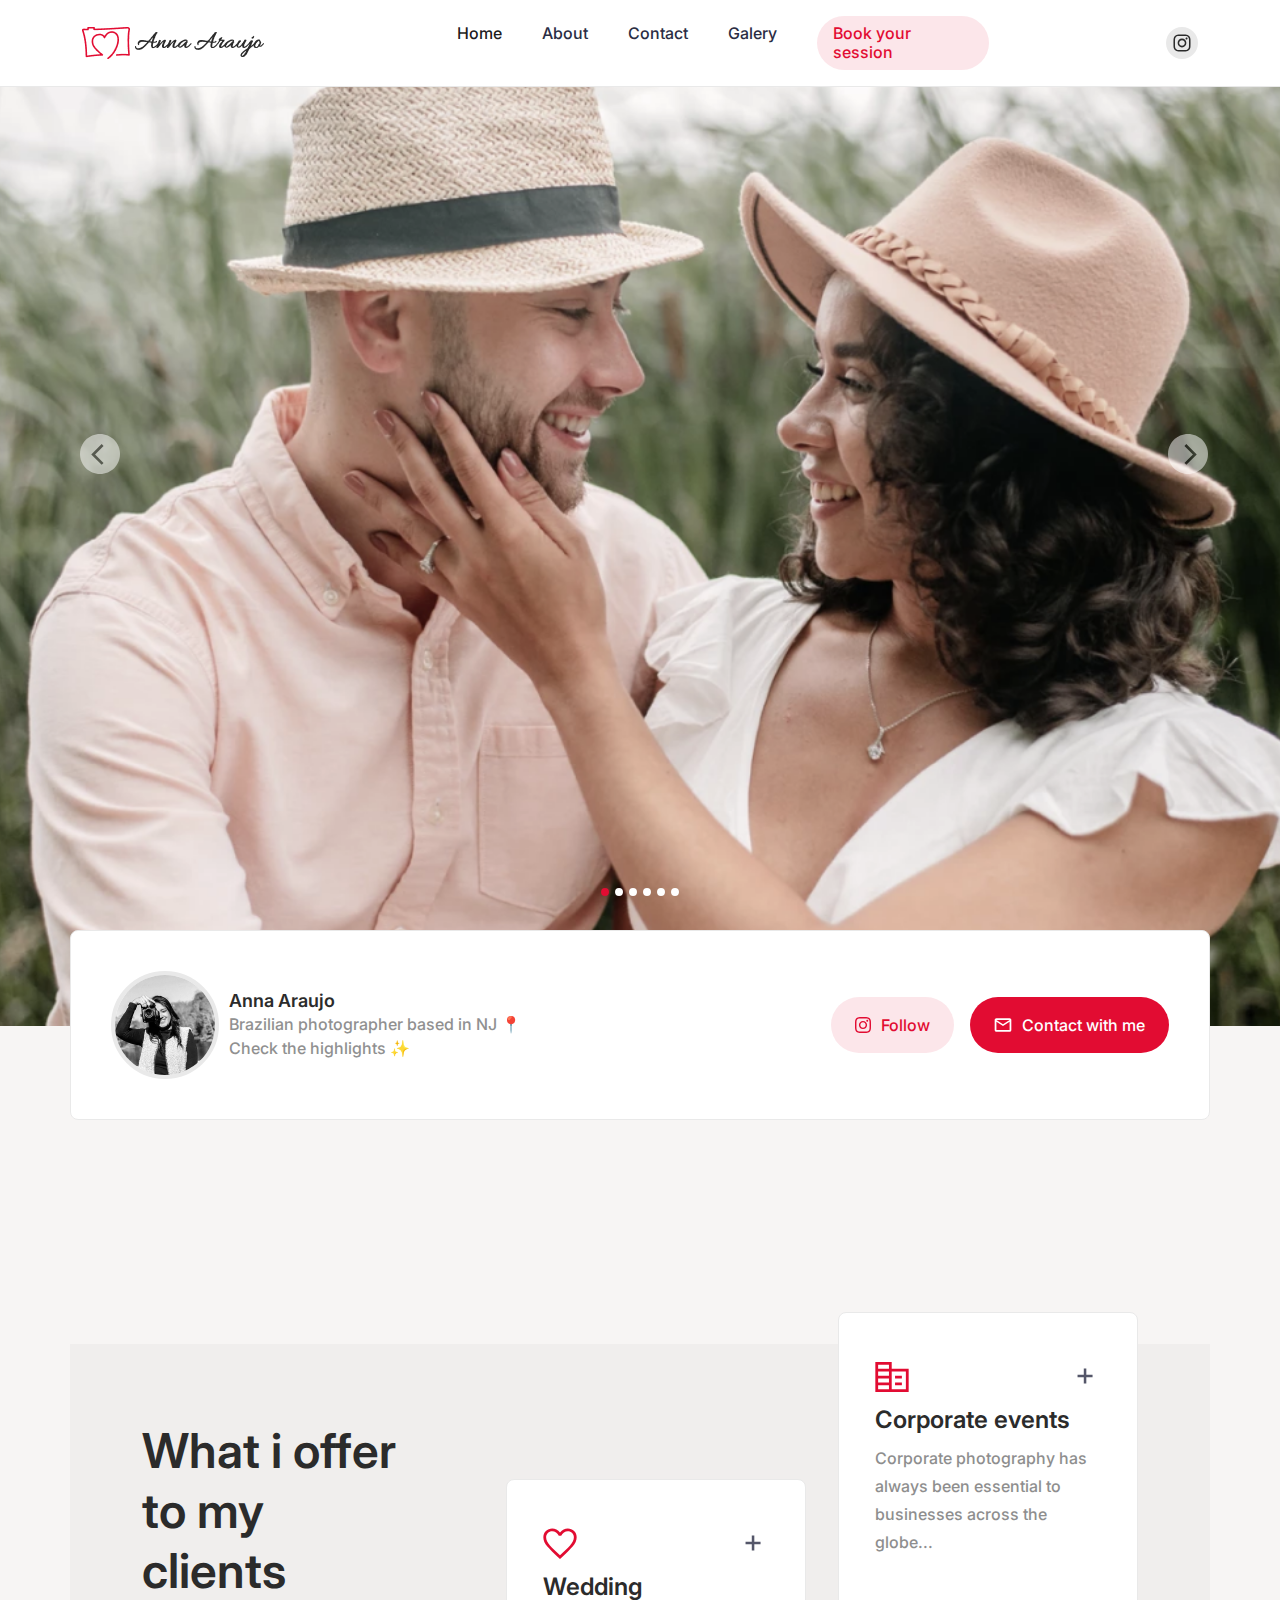
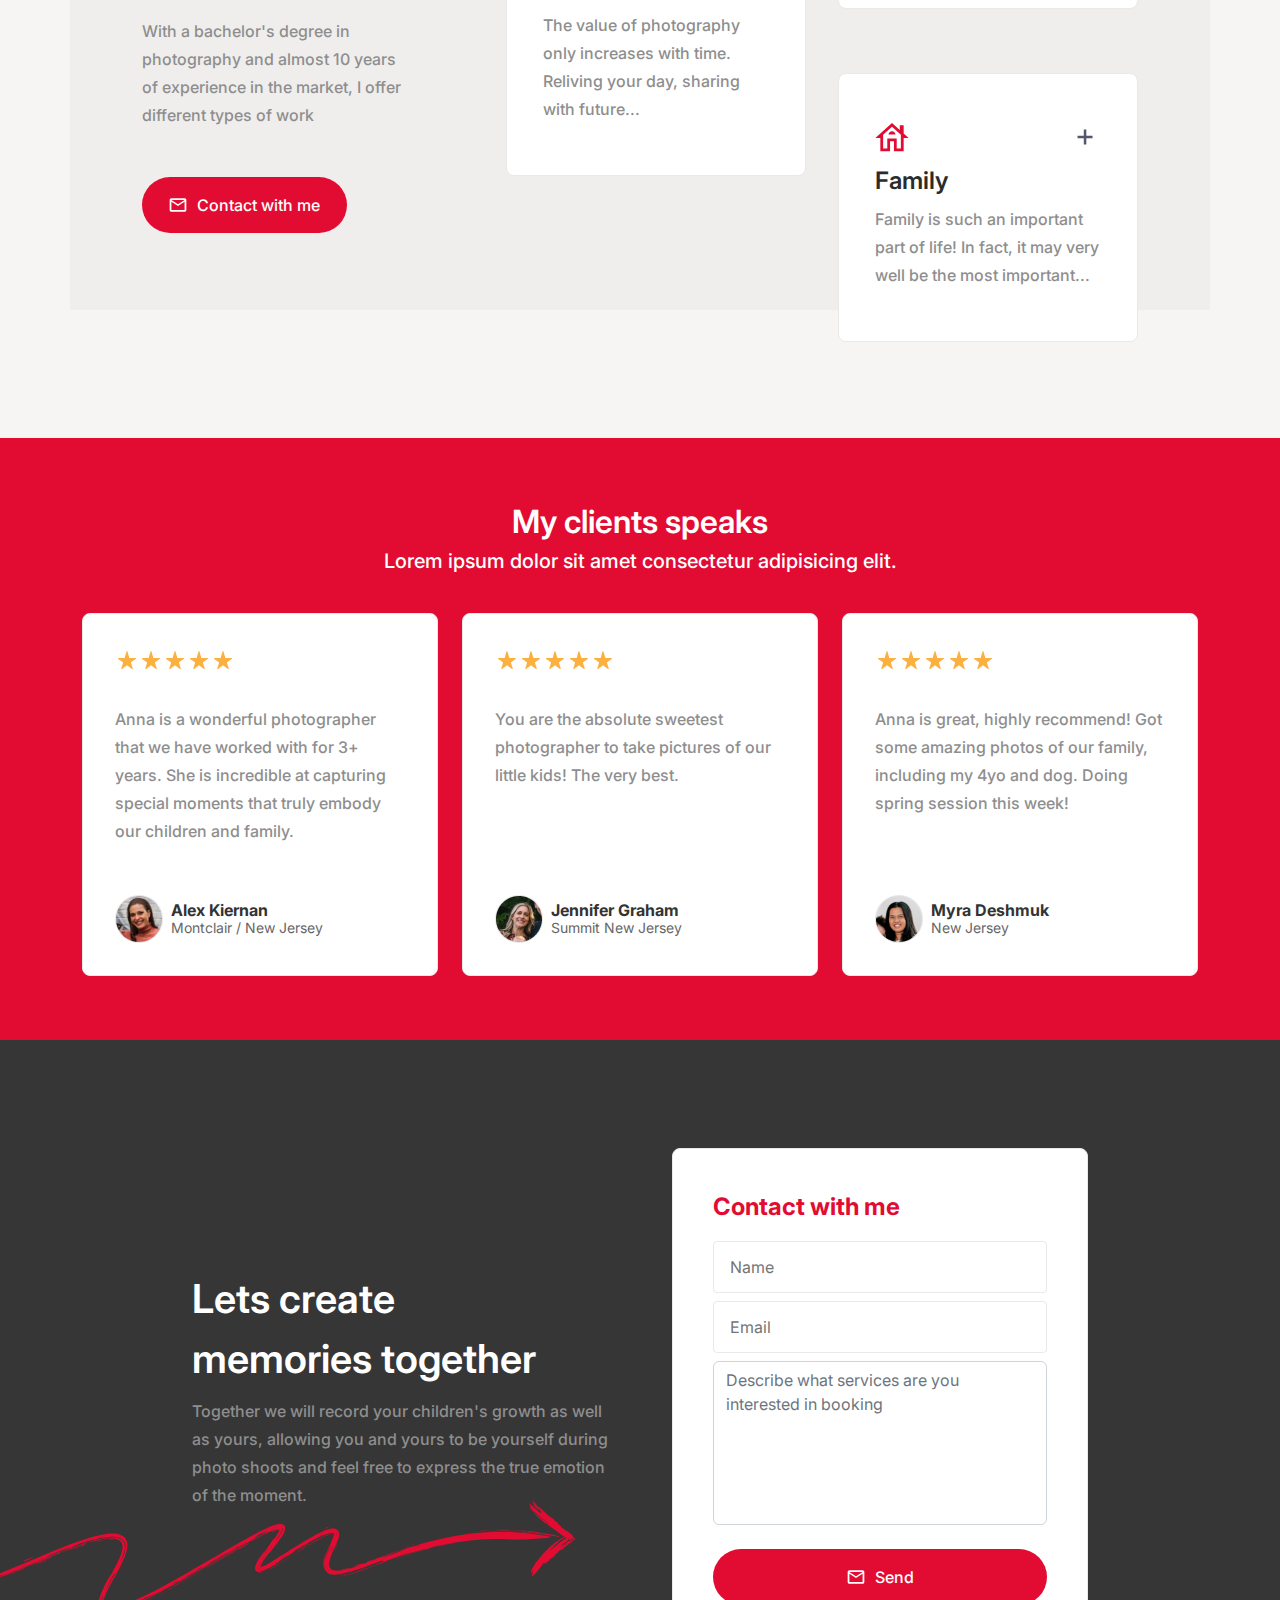
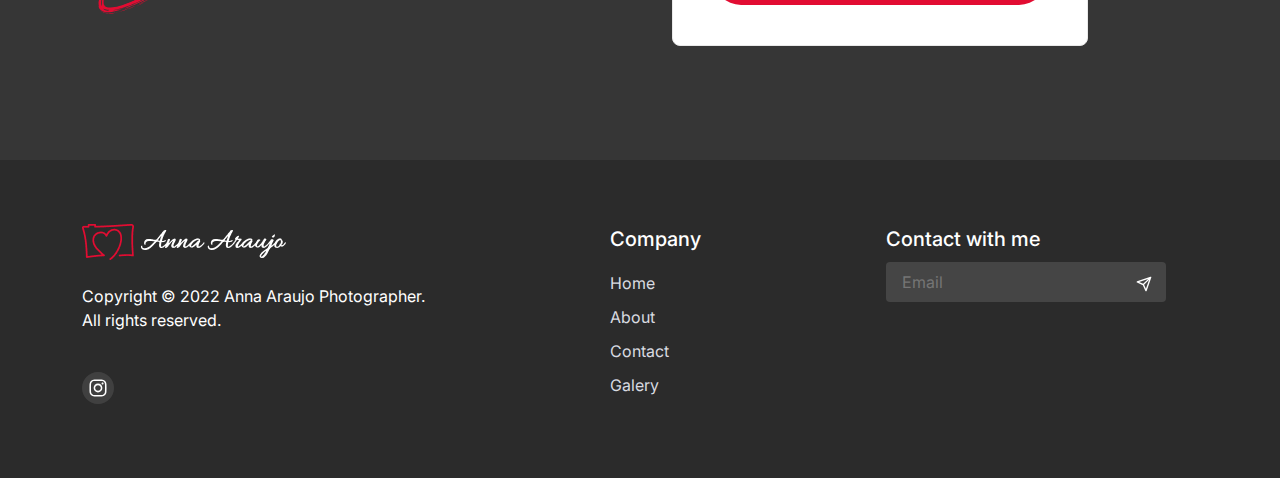
==== commit 9cb1f337: "teste galeria" ====
--- a/index.html
+++ b/index.html
@@ -670,7 +670,7 @@
         as well as yours, allowing you and yours to be yourself during photo shoots and feel free to express the true emotion of the moment.</p>
     </div>
     <div class="contact-home__form">
-      <form action="https://formsubmit.co/vitorvitorgregorio@gmail.com" method="POST">
+      <form action="https://formsubmit.co/annacaf@outlook.com" method="POST">
         <h3 class="form-title"> Contact with me </h3>
         <input type="text" name="name" required placeholder="Name">
         <input type="email" name="email" required placeholder="Email">
@@ -745,7 +745,7 @@
           <form action=""></form>
         </li>
         <li>
-          <form action="https://formsubmit.co/vitorvitorgregorio@gmail.com" method="POST" class="footer-form">
+          <form action="https://formsubmit.co/annacaf@outlook.com" method="POST" class="footer-form">
             <input type="email" name="email" required placeholder="Email">
               <button type="submit" class="footer-form__button">
                 <svg width="16" height="16" viewBox="0 0 16 16" fill="none" xmlns="http://www.w3.org/2000/svg">
@@ -762,13 +762,7 @@
 <!--Footer end-->
 <!--Script-->
 <script src="js/bootstrap.min.js"></script>
-<script src="js/jquery-2.1.1.min.js"></script>
-<script src="js/owl.carousel.min.js"></script>
 <script src="js/header.js"></script>
-
-<script src="js/owl-carouusel.js"></script>
 <!--Scripts end-->
-
-
 </body>
 </html>--- a/css/carousel.css
+++ b/css/carousel.css
@@ -142,6 +142,12 @@
   }
 }
 @media only screen and (max-width: 768px){
+  .slider {
+    margin-top: 48px;
+  }
+  .carousel-image {
+    height: 100vh;
+  }
   .carousel-image-1 {
     background-image: url(../images/slider/image-slider-1-tablet.png);
   }
@@ -163,7 +169,7 @@
 }
 
 @media only screen and (max-width: 425px){
-  @media only screen and (max-width: 768px){
+
     .carousel-image-1 {
       background-image: url(../images/slider/image-slider-1-mobile.png);
     }
@@ -183,4 +189,3 @@
       background-image: url(../images/slider/image-slider-6-mobile.png);
     }
   }
-}